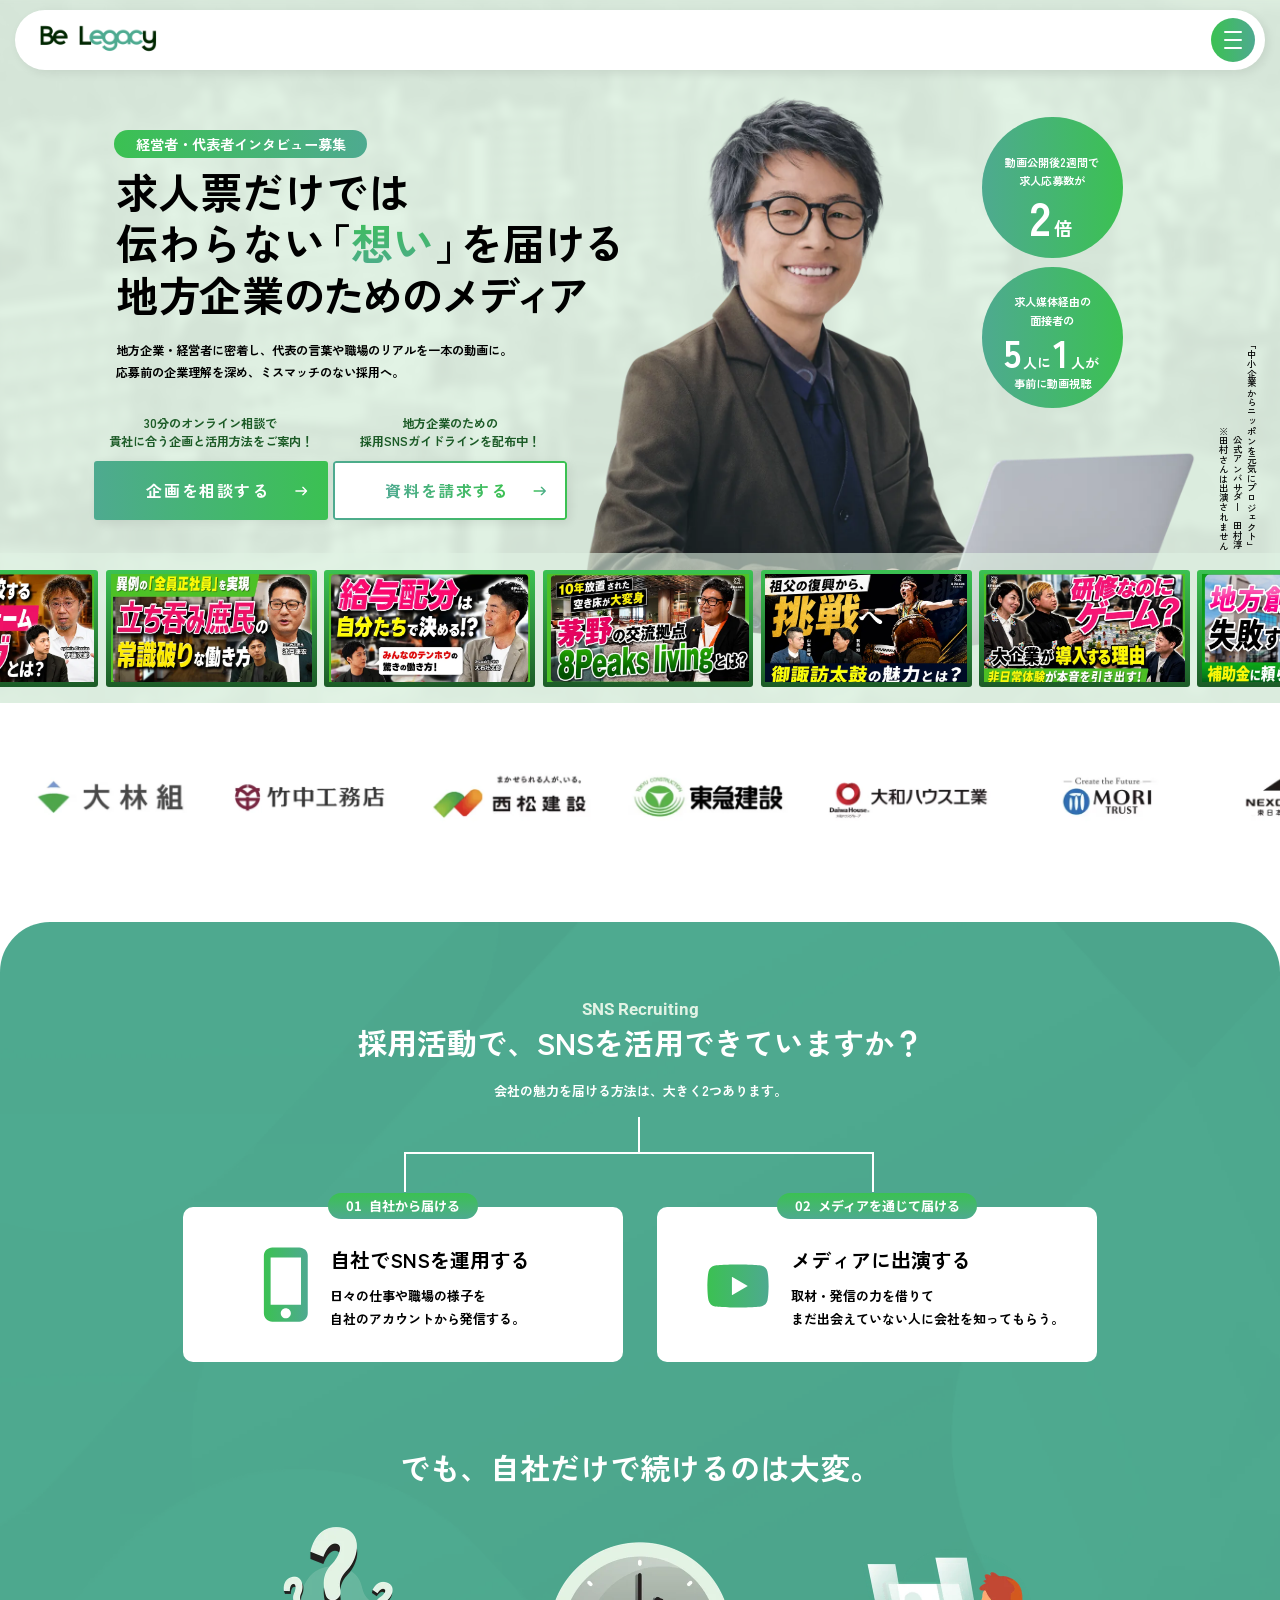
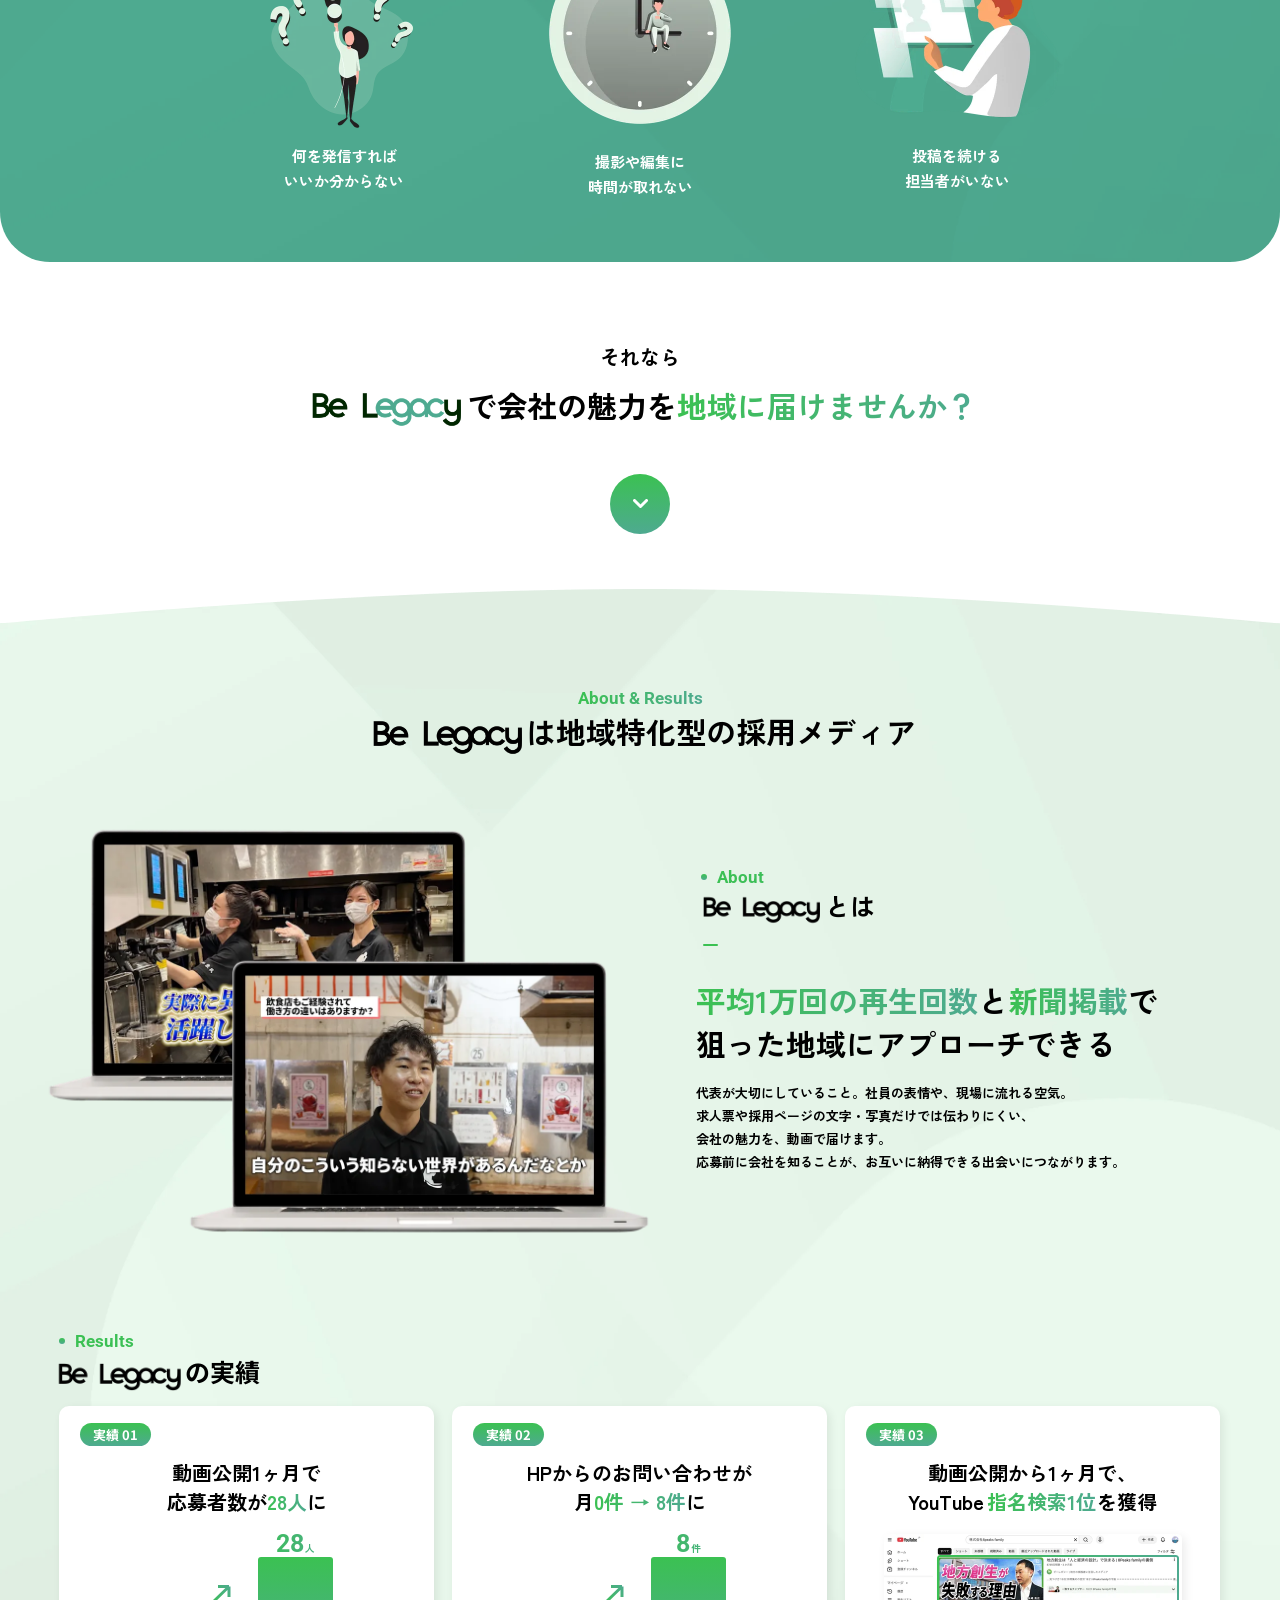
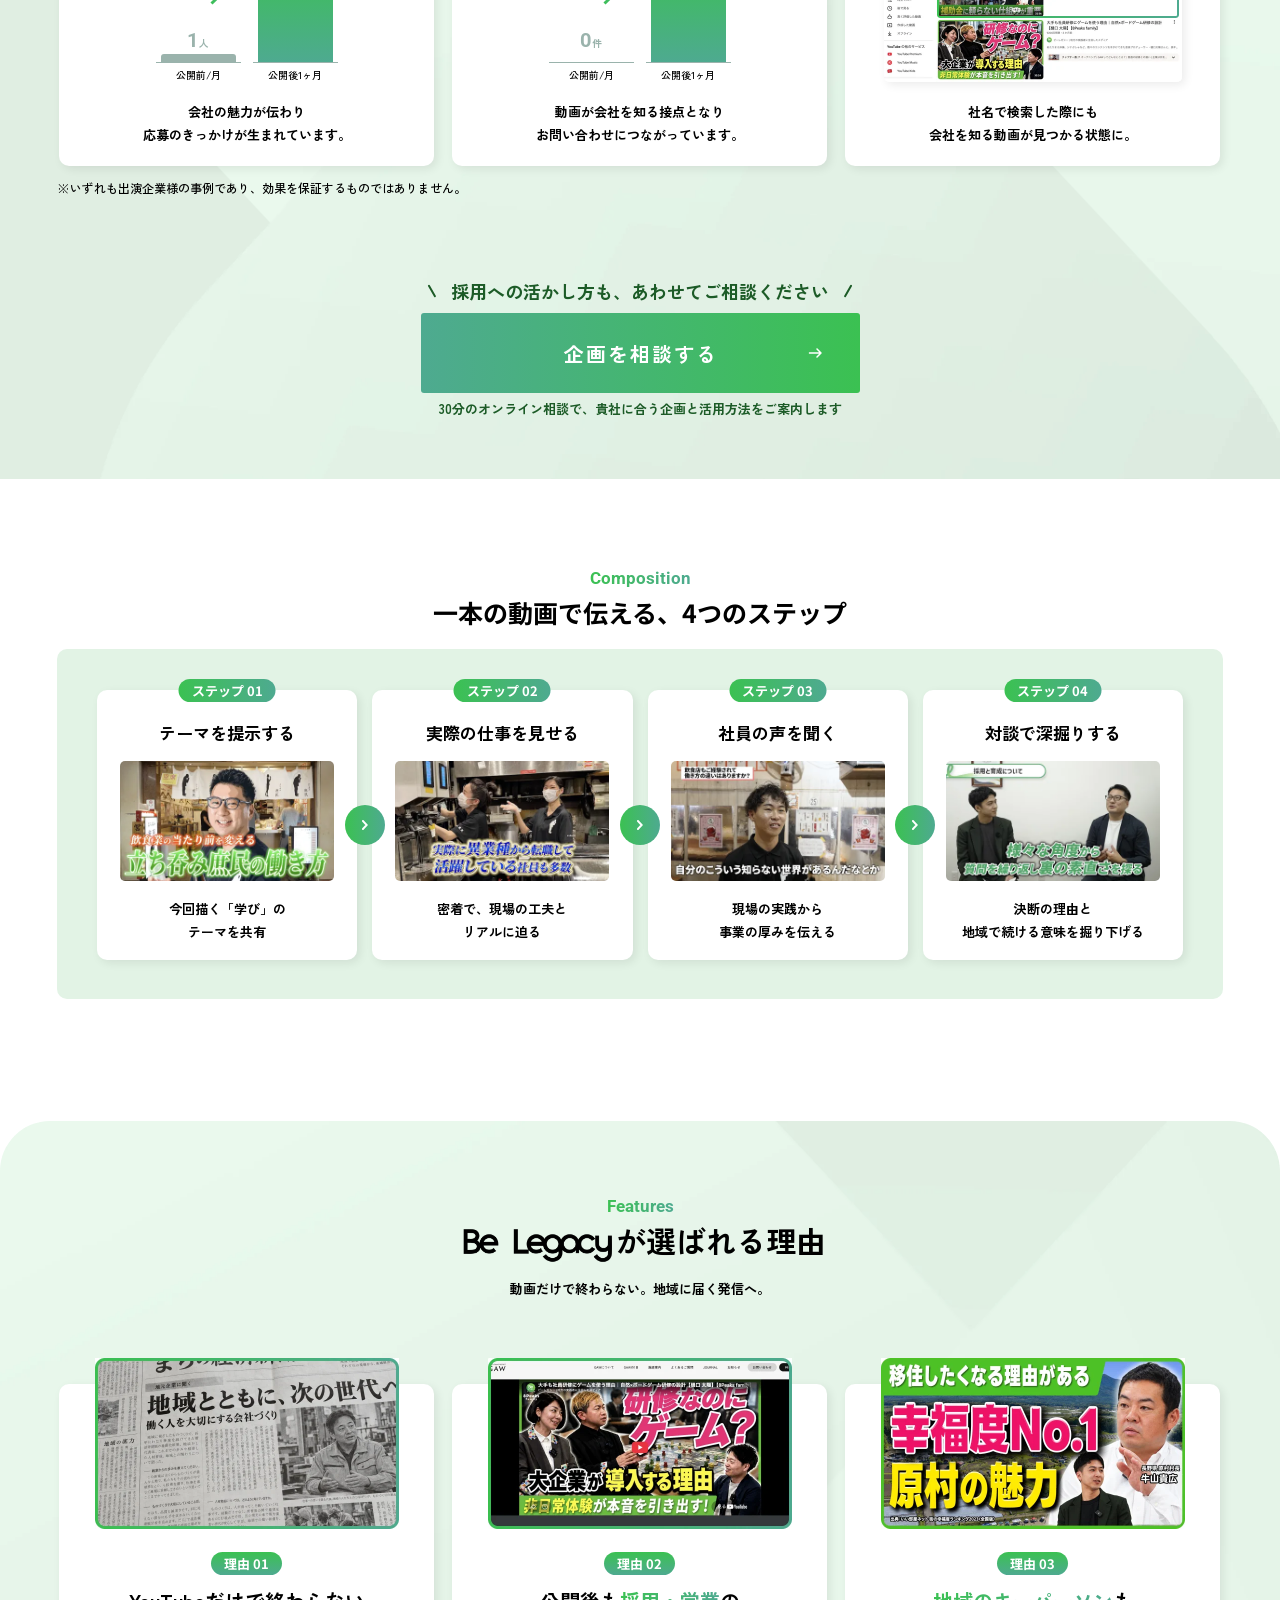
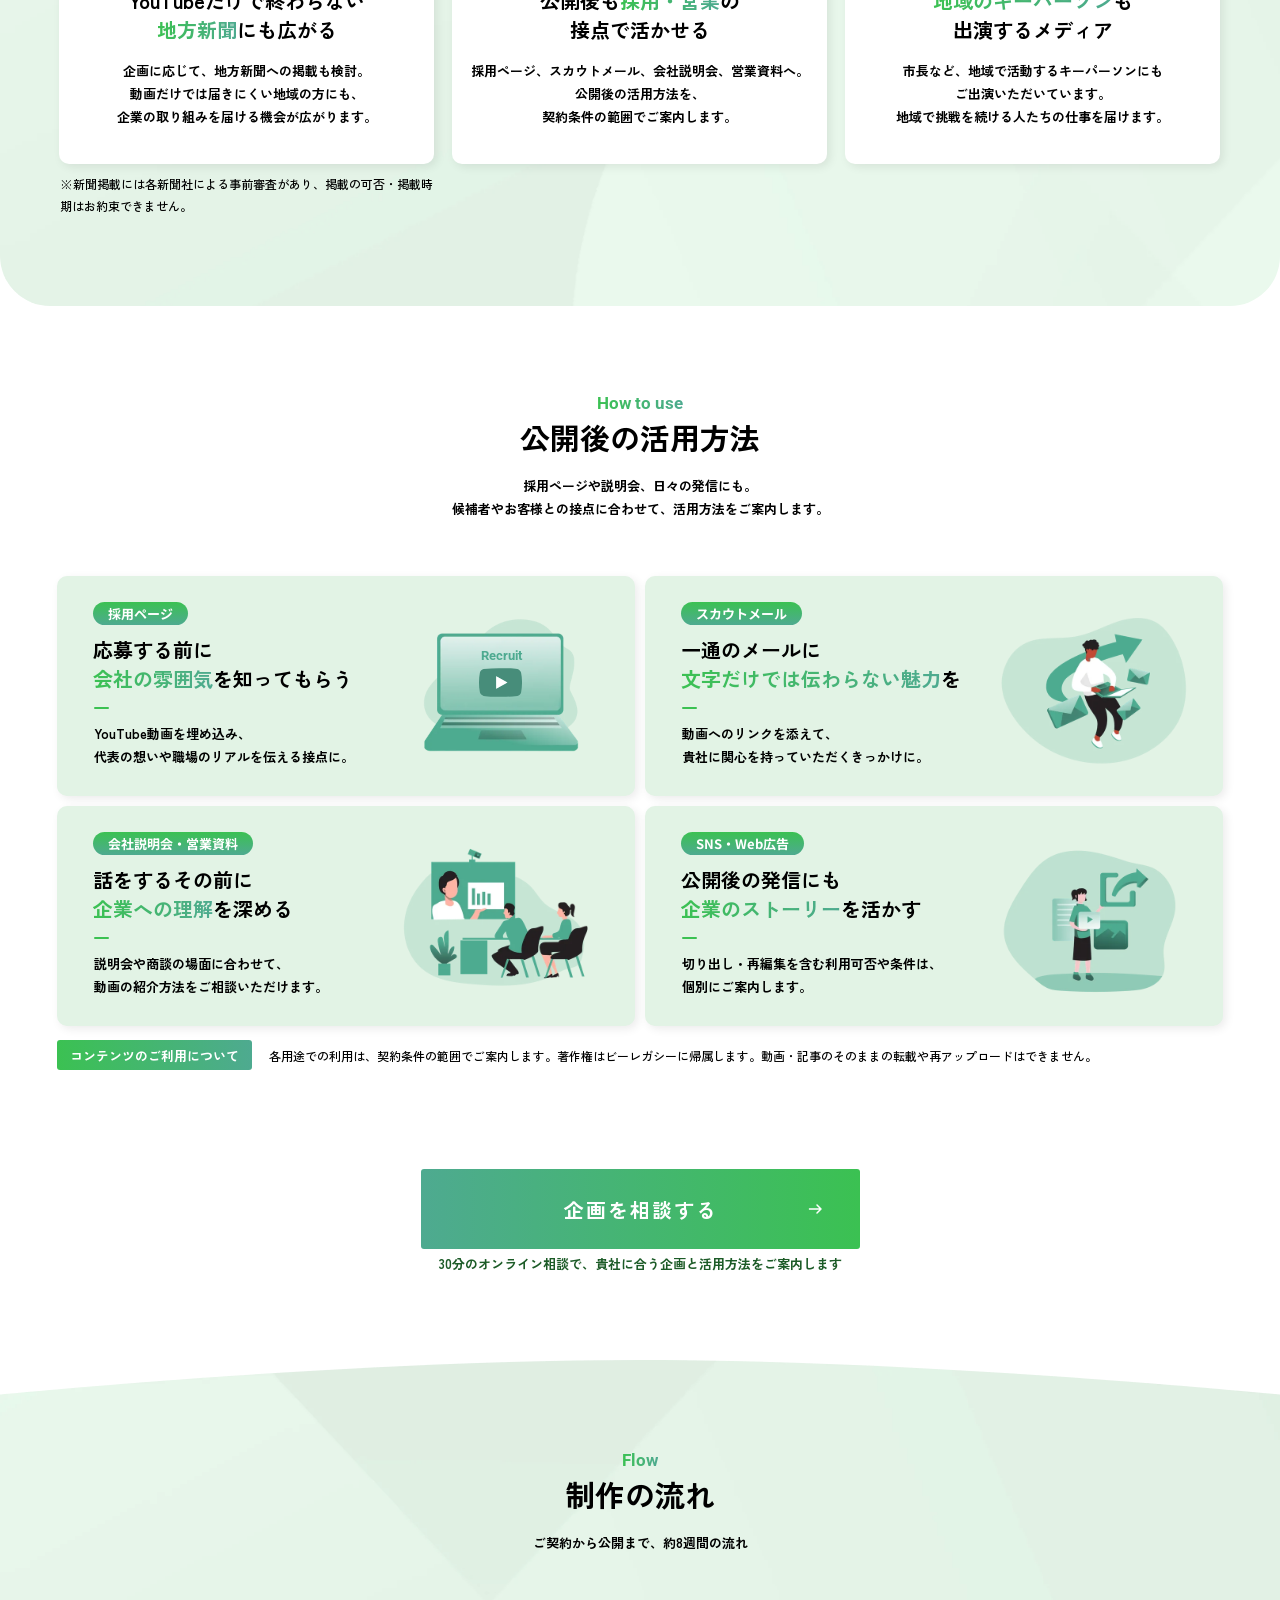
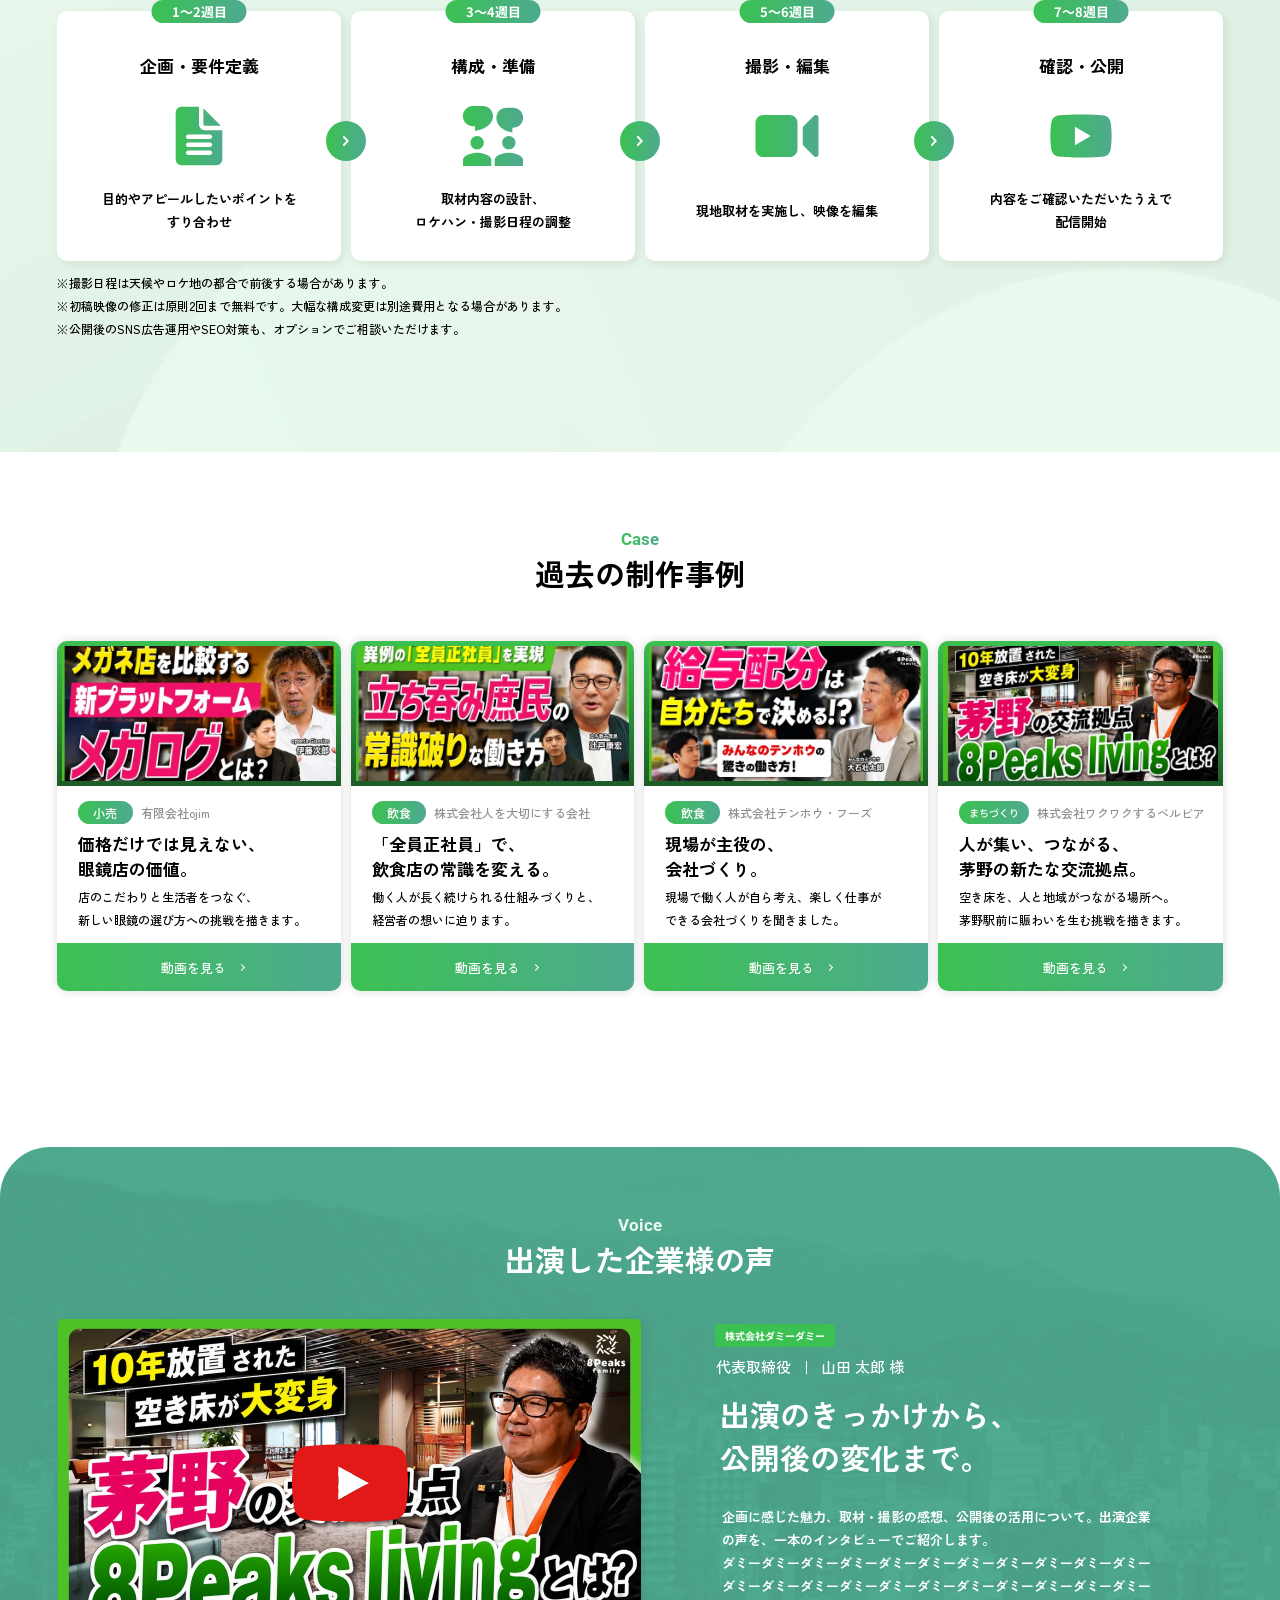
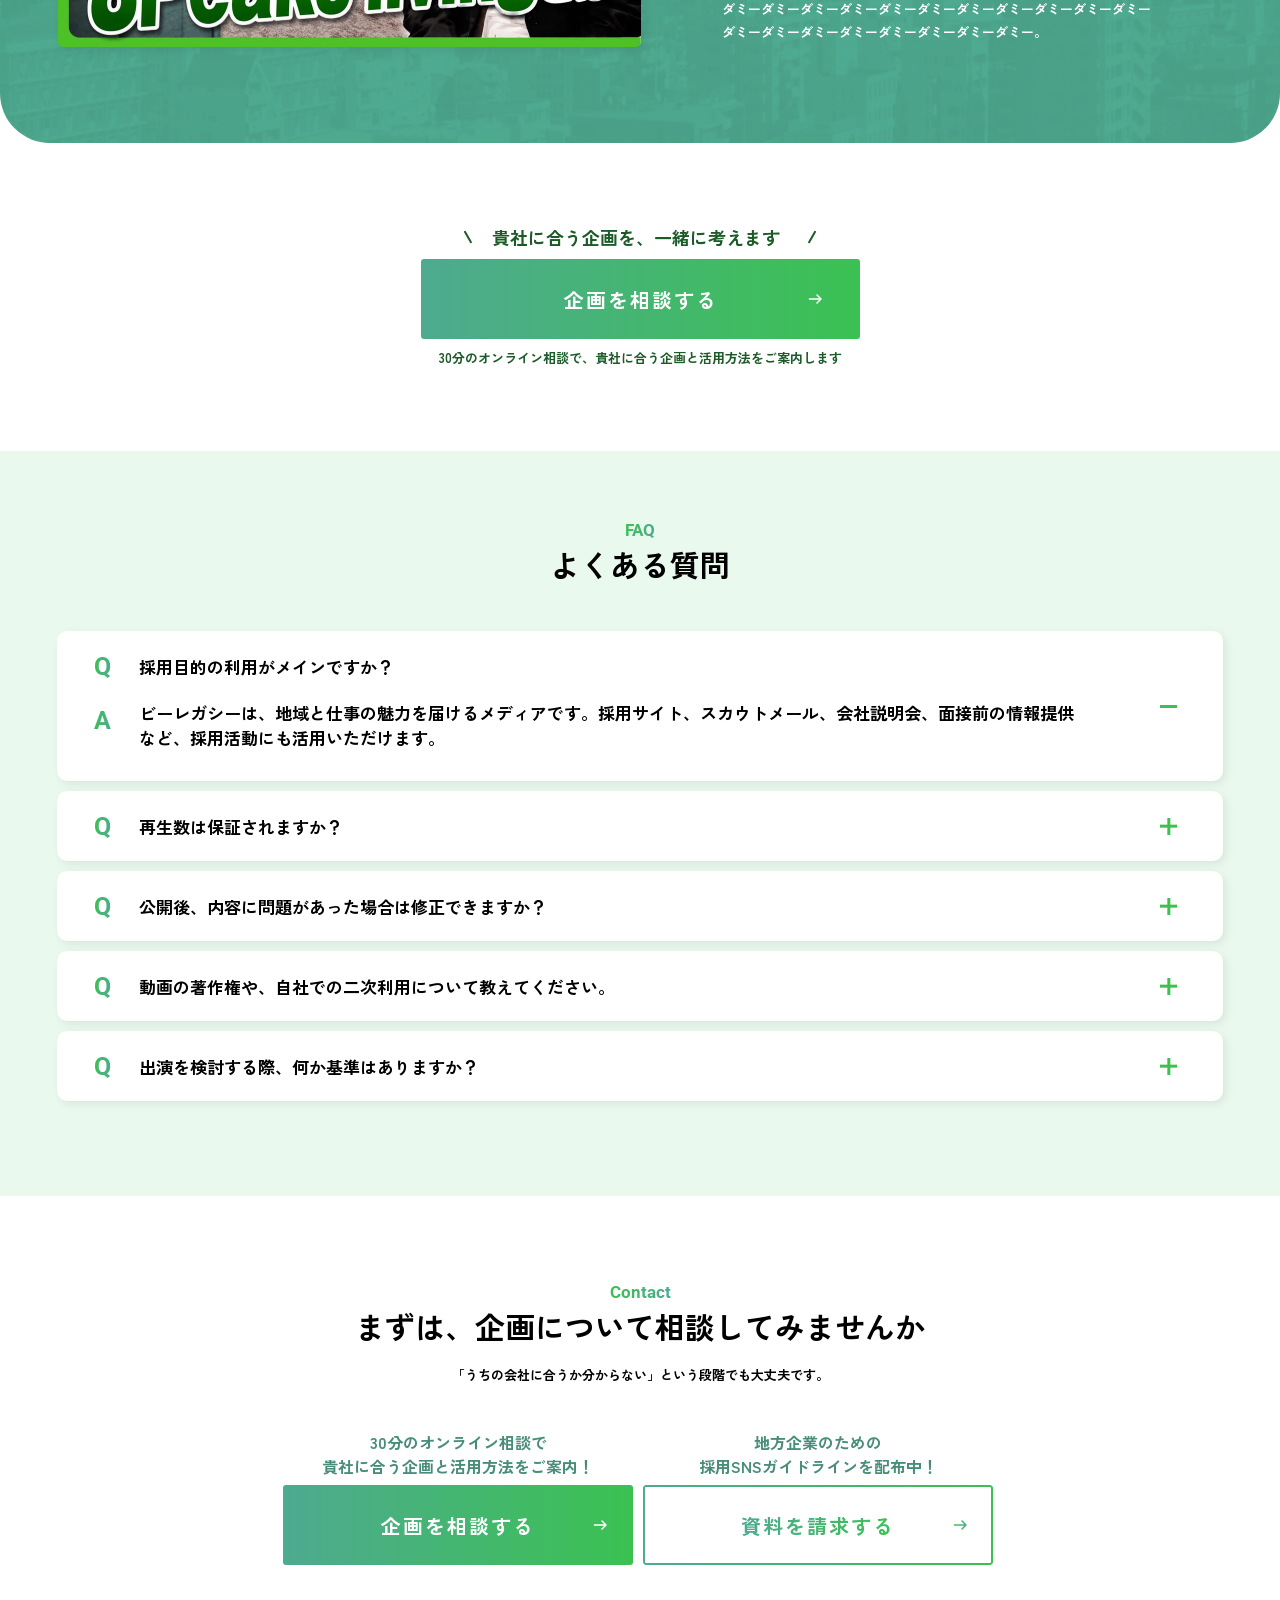
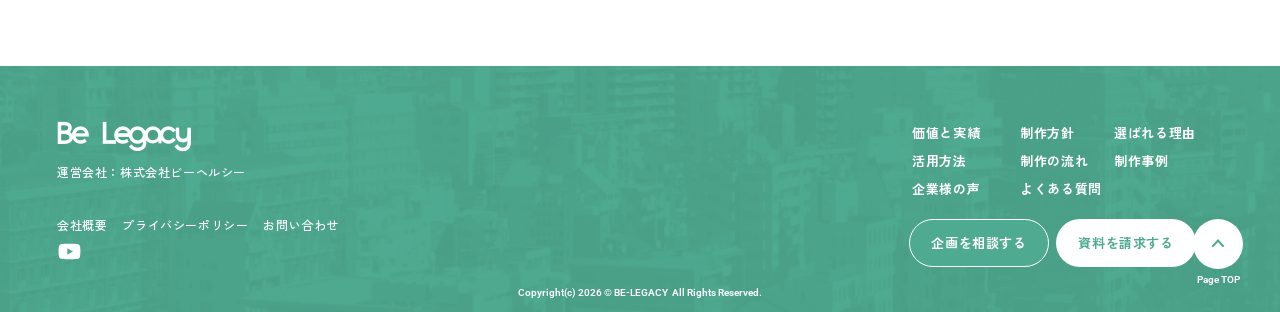
==== preview-sp/index.html @ a3092f94 "スマホ表示の修正案ページ（preview-sp）を追加" ====
<!DOCTYPE html>
<html lang="ja">
<head>
<meta charset="UTF-8">
<meta name="viewport" content="width=device-width, initial-scale=1">
<meta name="robots" content="noindex, nofollow">
<title>【修正案】Be Legacy｜求人票だけでは伝わらない「想い」を届けるメディア</title>
<meta name="description" content="地方企業・経営者に密着し、代表の言葉や職場のリアルを一本の動画に。応募前の企業理解を深め、ミスマッチのない採用へ。Be Legacy（ビーレガシー）は地域特化型の採用メディアです。">
<link rel="preconnect" href="https://fonts.googleapis.com">
<link rel="preconnect" href="https://fonts.gstatic.com" crossorigin>
<link href="https://fonts.googleapis.com/css2?family=Noto+Sans+JP:wght@500;700&family=Roboto:wght@600;700&family=Zen+Kaku+Gothic+New:wght@500;700&display=swap" rel="stylesheet">
<link rel="stylesheet" href="../css/style.css">
<link rel="stylesheet" href="../css/sp-v2.css">
</head>
<body>

<!-- ============ Header ============ -->
<header class="header" id="top">
  <div class="header__inner">
    <a href="#top" class="header__logo"><img src="../img/logo.png" alt="Be Legacy" width="150" height="53"></a>
    <nav class="header__nav" id="gnav" aria-label="メインメニュー">
      <ul class="header__list">
        <li><a href="#about">ビーレガシーについて</a></li>
        <li><a href="#features">選ばれる理由</a></li>
        <li><a href="#use">活用方法</a></li>
        <li><a href="#flow">制作の流れ</a></li>
        <li><a href="#case">制作事例</a></li>
        <li><a href="#voice">企業様の声</a></li>
        <li><a href="#faq">よくある質問</a></li>
      </ul>
      <div class="header__btns">
        <a href="#contact" class="header__btn header__btn--doc" data-modal="document"><span>資料を請求する</span></a>
        <a href="https://calendar.google.com/calendar/appointments/schedules/AcZssZ1OQm_tpwHusVsD6zyC4J0I1R89GBWl7EatyoEaY0Zpk8MtUeYvqrLIhOOW6YD-E1v710WiqlVc?gv=true" class="header__btn header__btn--consult" data-modal="consult" target="_blank" rel="noopener"><span>企画を相談する</span></a>
      </div>
    </nav>
    <button class="header__toggle" type="button" aria-controls="gnav" aria-expanded="false" aria-label="メニューを開く">
      <span></span><span></span><span></span>
    </button>
  </div>
</header>

<main>

<!-- ============ Hero ============ -->
<section class="hero">
  <div class="hero__bg" aria-hidden="true"></div>
  <div class="hero__inner">
    <div class="hero__body">
      <p class="hero__tag">経営者・代表者インタビュー募集</p>
      <h1 class="hero__title">
        <span class="hero__line">求人票だけでは</span>
        <span class="hero__line">伝わらな<span class="t-kern1">い</span>「<span class="grad-v">想い</span><span class="t-kern2">」</span>を<span class="k-01">届</span><span class="k-08">ける</span></span>
        <span class="hero__line"><span class="k-p01">地</span><span class="k-03">方</span><span class="k-p01">企</span><span class="k-02">業</span><span class="k-05">の</span><span class="k-06">た</span><span class="k-08">めのメ</span><span class="k-19">デ</span><span class="k-17">ィ</span>ア</span>
      </h1>
      <p class="hero__lead">地方企業・経営者に密着し、代表の言葉や職場のリアルを一本の動画に。<br>応募前の企業理解を深め、ミスマッチのない採用へ。</p>
      <div class="hero__cta">
        <div class="hero__cta-item">
          <p class="hero__cta-note">30分のオンライン相談で<br>貴社に合う企画と活用方法をご案内！</p>
          <a href="https://calendar.google.com/calendar/appointments/schedules/AcZssZ1OQm_tpwHusVsD6zyC4J0I1R89GBWl7EatyoEaY0Zpk8MtUeYvqrLIhOOW6YD-E1v710WiqlVc?gv=true" class="btn btn--hero" data-modal="consult" target="_blank" rel="noopener"><span class="btn__label">企画を相談する</span><img class="btn__arrow" src="../img/arrow-right.svg" alt="" width="24" height="24"></a>
        </div>
        <div class="hero__cta-item">
          <p class="hero__cta-note">地方企業のための<br>採用SNSガイドラインを配布中！</p>
          <a href="#contact" class="btn btn--hero btn--outline" data-modal="document"><span class="btn__label">資料を請求する</span><img class="btn__arrow" src="../img/arrow-right-green.svg" alt="" width="24" height="24"></a>
        </div>
      </div>
    </div>

    <div class="hero__visual">
      <img class="hero__person" src="../img/hero-person.webp" alt="" width="732" height="655">
      <div class="hero__badges">
        <div class="badge badge--1">
          <span class="badge__s">動画公開後2週間で</span>
          <span class="badge__s">求人応募数が</span>
          <span class="badge__num"><b>2</b><small>倍</small></span>
        </div>
        <div class="badge badge--2">
          <span class="badge__s">求人媒体経由の</span>
          <span class="badge__s">面接者の</span>
          <span class="badge__num badge__num--sm"><b>5</b><small>人に</small><b>1</b><small>人が</small></span>
          <span class="badge__s">事前に動画視聴</span>
        </div>
      </div>
      <p class="hero__note">「中小企業からニッポンを元気にプロジェクト」<br>公式アンバサダー　田村淳<br>※田村さんは出演されません</p>
    </div>
  </div>

  <div class="hero__strip">
    <div class="marquee marquee--thumbs">
      <ul class="marquee__track">
        <li><img src="../img/thumb-01.webp" alt="" width="215" height="115"></li>
        <li><img src="../img/thumb-02.webp" alt="" width="215" height="115"></li>
        <li><img src="../img/thumb-03.webp" alt="" width="215" height="115"></li>
        <li><img src="../img/thumb-04.webp" alt="" width="215" height="115"></li>
        <li><img src="../img/thumb-05.webp" alt="" width="215" height="115"></li>
        <li><img src="../img/thumb-06.webp" alt="" width="215" height="115"></li>
        <li><img src="../img/thumb-07.webp" alt="" width="215" height="115"></li>
      </ul>
    </div>
  </div>
</section>

<!-- ============ Logos ============ -->
<section class="logos" aria-label="出演企業">
  <div class="marquee marquee--logos">
    <div class="marquee__track">
      <img src="../img/logos.webp" alt="出演企業ロゴ" width="1346" height="92">
    </div>
  </div>
</section>

<!-- ============ SNS Recruiting ============ -->
<section class="sec sns" id="sns">
  <div class="sns__bg" aria-hidden="true"></div>
  <div class="inner">
    <div class="sec-head sec-head--white">
      <p class="sec-head__en">SNS Recruiting</p>
      <h2 class="sec-head__ttl">採用活動で、SNSを活用できていますか？</h2>
      <p class="sec-head__lead">会社の魅力を届ける方法は、大きく2つあります。</p>
    </div>
    <div class="sns__diagram">
      <span class="sns__tree" aria-hidden="true"></span>
      <ul class="sns__ways">
        <li class="way way--1">
          <span class="way__pill"><b>01</b>自社から届ける</span>
          <img class="way__icon" src="../img/icon-phone.svg" alt="" width="81" height="81">
          <div class="way__body">
            <h3 class="way__ttl">自社でSNSを運用する</h3>
            <p class="way__txt">日々の仕事や職場の様子を<br>自社のアカウントから発信する。</p>
          </div>
        </li>
        <li class="way way--2">
          <span class="way__pill"><b>02</b>メディアを通じて届ける</span>
          <img class="way__icon" src="../img/icon-youtube.svg" alt="" width="70" height="70">
          <div class="way__body">
            <h3 class="way__ttl">メディアに出演する</h3>
            <p class="way__txt">取材・発信の力を借りて<br>まだ出会えていない人に会社を知ってもらう。</p>
          </div>
        </li>
      </ul>
    </div>
    <p class="sns__but">でも、自社だけで続けるのは大変。</p>
    <ul class="sns__worries">
      <li class="worry worry--1"><img src="../img/sns-worry-01.webp" alt="" width="210" height="210" loading="lazy"><p>何を発信すれば<br>いいか分からない</p></li>
      <li class="worry worry--2"><img src="../img/sns-worry-02.webp" alt="" width="200" height="200" loading="lazy"><p>撮影や編集に<br>時間が取れない</p></li>
      <li class="worry worry--3"><img src="../img/sns-worry-03.webp" alt="" width="210" height="210" loading="lazy"><p>投稿を続ける<br>担当者がいない</p></li>
    </ul>
  </div>
</section>

<!-- ============ Bridge ============ -->
<section class="bridge">
  <p class="bridge__pre">それなら</p>
  <h2 class="bridge__ttl"><img src="../img/logo.png" alt="Be Legacy" width="167" height="59"><span>で会社の魅力を<br class="sp-only"><span class="grad">地域に届けませんか？</span></span></h2>
  <a href="#about" class="bridge__next" aria-label="ビーレガシーについて"><img src="../img/chevron-down.svg" alt="" width="15" height="9"></a>
</section>

<!-- ============ About & Results ============ -->
<section class="sec value" id="about">
  <div class="value__bg" aria-hidden="true"></div>
  <div class="inner">
    <div class="sec-head">
      <p class="sec-head__en">About &amp; Results</p>
      <h2 class="sec-head__ttl sec-head__ttl--logo"><img src="../img/logo-heading.png" alt="Be Legacy" width="167" height="59">は地域特化型の採用メディア</h2>
    </div>

    <div class="about">
      <div class="about__mock" aria-hidden="true">
        <img class="about__mock1" src="../img/mock-01.webp" alt="" width="494" height="328">
        <img class="about__mock2" src="../img/mock-02.webp" alt="" width="494" height="328">
      </div>
      <div class="about__body">
        <p class="label">About</p>
        <h3 class="sub-ttl sub-ttl--logo"><img src="../img/logo-heading.png" alt="Be Legacy" width="131" height="46">とは</h3>
        <span class="bar" aria-hidden="true"></span>
        <p class="about__catch"><span class="grad">平均1万回の再生回数</span>と<span class="grad">新聞掲載</span>で<br>狙った地域にアプローチできる</p>
        <p class="about__text">代表が大切にしていること。社員の表情や、現場に流れる空気。<br>求人票や採用ページの文字・写真だけでは伝わりにくい、<br>会社の魅力を、動画で届けます。<br>応募前に会社を知ることが、お互いに納得できる出会いにつながります。</p>
      </div>
    </div>

    <div class="results">
      <p class="label">Results</p>
      <h3 class="sub-ttl sub-ttl--logo sub-ttl--noto"><img src="../img/logo-heading.png" alt="Be Legacy" width="137" height="48">の実績</h3>
      <ul class="results__list">
        <li class="rcard">
          <span class="pill">実績 01</span>
          <p class="rcard__ttl">動画公開1ヶ月で<br>応募者数が<span class="grad">28人</span>に</p>
          <div class="chart" aria-hidden="true">
            <div class="chart__col chart__col--before"><span class="chart__val">1<small>人</small></span><span class="chart__bar chart__bar--before"></span><span class="chart__x">公開前/月</span></div>
            <div class="chart__col chart__col--after"><span class="chart__val">28<small>人</small></span><span class="chart__bar chart__bar--after"></span><span class="chart__x">公開後1ヶ月</span></div>
            <svg class="chart__arrow" width="21" height="20" viewBox="0 0 21 20" fill="none"><defs><linearGradient id="ga28" x1="0" y1="20" x2="21" y2="0" gradientUnits="userSpaceOnUse"><stop stop-color="#3BC152"/><stop offset="1" stop-color="#4EAA90"/></linearGradient></defs><path d="M1.5 18.5L19 1.5M19 1.5H8M19 1.5V12" stroke="url(#ga28)" stroke-width="3"/></svg>
          </div>
          <p class="rcard__txt">会社の魅力が伝わり<br>応募のきっかけが生まれています。</p>
        </li>
        <li class="rcard">
          <span class="pill">実績 02</span>
          <p class="rcard__ttl">HPからのお問い合わせが<br>月<span class="grad">0件 → 8件</span>に</p>
          <div class="chart" aria-hidden="true">
            <div class="chart__col chart__col--before"><span class="chart__val">0<small>件</small></span><span class="chart__x">公開前/月</span></div>
            <div class="chart__col chart__col--after"><span class="chart__val">8<small>件</small></span><span class="chart__bar chart__bar--after"></span><span class="chart__x">公開後1ヶ月</span></div>
            <svg class="chart__arrow" width="21" height="20" viewBox="0 0 21 20" fill="none"><defs><linearGradient id="ga8" x1="0" y1="20" x2="21" y2="0" gradientUnits="userSpaceOnUse"><stop stop-color="#3BC152"/><stop offset="1" stop-color="#4EAA90"/></linearGradient></defs><path d="M1.5 18.5L19 1.5M19 1.5H8M19 1.5V12" stroke="url(#ga8)" stroke-width="3"/></svg>
          </div>
          <p class="rcard__txt">動画が会社を知る接点となり<br>お問い合わせにつながっています。</p>
        </li>
        <li class="rcard">
          <span class="pill">実績 03</span>
          <p class="rcard__ttl">動画公開から1ヶ月で、<br>YouTub<span class="ls15">e</span><span class="grad">指名検索1<span class="ls05">位</span></span>を獲得</p>
          <div class="rcard__shot"><img src="../img/results-youtube.webp" alt="YouTubeで社名を検索した結果、出演動画が1位に表示されている画面" width="298" height="148" loading="lazy"><span class="rcard__hl" aria-hidden="true"></span></div>
          <p class="rcard__txt">社名で検索した際にも<br>会社を知る動画が見つかる状態に。</p>
        </li>
      </ul>
      <p class="note results__note">※いずれも出演企業様の事例であり、効果を保証するものではありません。</p>
    </div>

    <div class="cta cta--value">
      <p class="cta__lead">採用への活かし方も、あわせてご相談ください</p>
      <a href="https://calendar.google.com/calendar/appointments/schedules/AcZssZ1OQm_tpwHusVsD6zyC4J0I1R89GBWl7EatyoEaY0Zpk8MtUeYvqrLIhOOW6YD-E1v710WiqlVc?gv=true" class="btn btn--lg" data-modal="consult" target="_blank" rel="noopener"><span class="btn__label">企画を相談する</span><img class="btn__arrow" src="../img/arrow-right.svg" alt="" width="24" height="24"></a>
      <p class="cta__sub">30分のオンライン相談で、貴社に合う企画と活用方法をご案内します</p>
    </div>
  </div>
</section>

<!-- ============ Composition ============ -->
<section class="sec steps" id="composition">
  <div class="inner">
    <div class="sec-head">
      <p class="sec-head__en">Composition</p>
      <h2 class="sec-head__ttl steps__ttl">一本の動画で伝える、4つのステップ</h2>
    </div>
    <div class="steps__panel">
      <ol class="steps__list">
        <li class="scard">
          <span class="pill pill--step">ステップ 01</span>
          <h3 class="scard__ttl">テーマを提示する</h3>
          <img class="scard__img" src="../img/step-01.webp" alt="" width="214" height="120">
          <p class="scard__txt">今回描く「学び」の<br>テーマを共有</p>
        </li>
        <li class="scard">
          <span class="pill pill--step">ステップ 02</span>
          <h3 class="scard__ttl">実際の仕事を見せる</h3>
          <img class="scard__img" src="../img/step-02.webp" alt="" width="214" height="120">
          <p class="scard__txt">密着で、現場の工夫と<br>リアルに迫る</p>
        </li>
        <li class="scard">
          <span class="pill pill--step">ステップ 03</span>
          <h3 class="scard__ttl">社員の声を聞く</h3>
          <img class="scard__img" src="../img/step-03.webp" alt="" width="214" height="120">
          <p class="scard__txt">現場の実践から<br>事業の厚みを伝える</p>
        </li>
        <li class="scard">
          <span class="pill pill--step">ステップ 04</span>
          <h3 class="scard__ttl">対談で深掘りする</h3>
          <img class="scard__img" src="../img/step-04.webp" alt="" width="214" height="120">
          <p class="scard__txt">決断の理由と<br>地域で続ける意味を掘り下げる</p>
        </li>
      </ol>
    </div>
  </div>
</section>

<!-- ============ Features ============ -->
<section class="sec features" id="features">
  <div class="features__bg" aria-hidden="true"></div>
  <div class="inner">
    <div class="sec-head">
      <p class="sec-head__en">Features</p>
      <h2 class="sec-head__ttl sec-head__ttl--logo"><img src="../img/logo-heading.png" alt="Be Legacy" width="167" height="59">が選ばれる理由</h2>
      <p class="sec-head__lead">動画だけで終わらない。地域に届く発信へ。</p>
    </div>
    <ul class="features__list">
      <li class="fcard">
        <div class="fcard__img"><img src="../img/features-shot-01.webp" alt="地方新聞の掲載記事" width="304" height="171" loading="lazy"></div>
        <div class="fcard__box">
          <span class="pill">理由 01</span>
          <h3 class="fcard__ttl">YouTubeだけで終わらない<br><span class="grad">地方新聞</span>にも広がる</h3>
          <p class="fcard__txt">企画に応じて、地方新聞への掲載も検討。<br>動画だけでは届きにくい地域の方にも、<br>企業の取り組みを届ける機会が広がります。</p>
        </div>
        <p class="note fcard__note">※新聞掲載には各新聞社による事前審査があり、掲載の可否・掲載時期はお約束できません。</p>
      </li>
      <li class="fcard">
        <div class="fcard__img"><img src="../img/features-shot-02.webp" alt="企業の採用ページに埋め込まれた動画" width="304" height="171" loading="lazy"></div>
        <div class="fcard__box">
          <span class="pill">理由 02</span>
          <h3 class="fcard__ttl">公開後も<span class="grad">採用・営業</span>の<br>接点で活かせる</h3>
          <p class="fcard__txt">採用ページ、スカウトメール、会社説明会、営業資料へ。<br>公開後の活用方法を、<br>契約条件の範囲でご案内します。</p>
        </div>
      </li>
      <li class="fcard">
        <div class="fcard__img"><img src="../img/features-shot-03.webp" alt="原村長が出演した動画のサムネイル" width="304" height="171" loading="lazy"></div>
        <div class="fcard__box">
          <span class="pill">理由 03</span>
          <h3 class="fcard__ttl"><span class="grad">地域のキーパーソン</span>も<br>出演するメディア</h3>
          <p class="fcard__txt">市長など、地域で活動するキーパーソンにも<br>ご出演いただいています。<br>地域で挑戦を続ける人たちの仕事を届けます。</p>
        </div>
      </li>
    </ul>
  </div>
</section>

<!-- ============ How to use ============ -->
<section class="sec use" id="use">
  <div class="inner">
    <div class="sec-head">
      <p class="sec-head__en">How to use</p>
      <h2 class="sec-head__ttl">公開後の活用方法</h2>
      <p class="sec-head__lead">採用ページや説明会、日々の発信にも。<br>候補者やお客様との接点に合わせて、活用方法をご案内します。</p>
    </div>
    <ul class="use__list">
      <li class="ucard">
        <div class="ucard__body">
          <span class="pill pill--auto">採用ページ</span>
          <h3 class="ucard__ttl">応募する前に<br><span class="grad">会社の雰囲気</span>を知ってもらう</h3>
          <span class="bar" aria-hidden="true"></span>
          <p class="ucard__txt">YouTube動画を埋め込み、<br>代表の想いや職場のリアルを伝える接点に。</p>
        </div>
        <div class="ucard__img ucard__img--recruit" aria-hidden="true">
          <img src="../img/results-03.webp" alt="" width="160" height="160">
          <span class="ucard__recruit">Recruit</span>
          <img class="ucard__yt" src="../img/icon-yt-screen.svg" alt="" width="43" height="43">
        </div>
      </li>
      <li class="ucard">
        <div class="ucard__body">
          <span class="pill pill--auto">スカウトメール</span>
          <h3 class="ucard__ttl">一通のメールに<br><span class="grad">文字だけでは伝わらない魅力</span>を</h3>
          <span class="bar" aria-hidden="true"></span>
          <p class="ucard__txt">動画へのリンクを添えて、<br>貴社に関心を持っていただくきっかけに。</p>
        </div>
        <div class="ucard__img ucard__img--scout"><img src="../img/features-02.webp" alt="" width="190" height="190"></div>
      </li>
      <li class="ucard">
        <div class="ucard__body">
          <span class="pill pill--auto">会社説明会・営業資料</span>
          <h3 class="ucard__ttl">話をするその前に<br><span class="grad">企業への理解</span>を深める</h3>
          <span class="bar" aria-hidden="true"></span>
          <p class="ucard__txt">説明会や商談の場面に合わせて、<br>動画の紹介方法をご相談いただけます。</p>
        </div>
        <div class="ucard__img ucard__img--briefing"><img src="../img/use-briefing.webp" alt="" width="190" height="190"></div>
      </li>
      <li class="ucard">
        <div class="ucard__body">
          <span class="pill pill--auto">SNS・Web広告</span>
          <h3 class="ucard__ttl">公開後の発信にも<br><span class="grad">企業のストーリー</span>を活かす</h3>
          <span class="bar" aria-hidden="true"></span>
          <p class="ucard__txt">切り出し・再編集を含む利用可否や条件は、<br>個別にご案内します。</p>
        </div>
        <div class="ucard__img ucard__img--sns"><img src="../img/use-sns.webp" alt="" width="190" height="190"></div>
      </li>
    </ul>
    <div class="terms">
      <p class="terms__tag">コンテンツのご利用について</p>
      <p class="terms__txt">各用途での利用は、契約条件の範囲でご案内します。著作権はビーレガシーに帰属します。動画・記事のそのままの転載や再アップロードはできません。</p>
    </div>
    <div class="cta cta--use">
      <a href="https://calendar.google.com/calendar/appointments/schedules/AcZssZ1OQm_tpwHusVsD6zyC4J0I1R89GBWl7EatyoEaY0Zpk8MtUeYvqrLIhOOW6YD-E1v710WiqlVc?gv=true" class="btn btn--lg" data-modal="consult" target="_blank" rel="noopener"><span class="btn__label">企画を相談する</span><img class="btn__arrow" src="../img/arrow-right.svg" alt="" width="24" height="24"></a>
      <p class="cta__sub">30分のオンライン相談で、貴社に合う企画と活用方法をご案内します</p>
    </div>
  </div>
</section>

<!-- ============ Flow ============ -->
<section class="sec flow" id="flow">
  <div class="flow__bg" aria-hidden="true"></div>
  <div class="inner">
    <div class="sec-head">
      <p class="sec-head__en">Flow</p>
      <h2 class="sec-head__ttl">制作の流れ</h2>
      <p class="sec-head__lead">ご契約から公開まで、約8週間の流れ</p>
    </div>
    <ol class="flow__list">
      <li class="flcard">
        <span class="pill pill--step">1〜2週目</span>
        <h3 class="flcard__ttl">企画・要件定義</h3>
        <img class="flcard__icon" src="../img/icon-document.svg" alt="" width="70" height="70">
        <p class="flcard__txt">目的やアピールしたいポイントを<br>すり合わせ</p>
      </li>
      <li class="flcard">
        <span class="pill pill--step">3〜4週目</span>
        <h3 class="flcard__ttl">構成・準備</h3>
        <img class="flcard__icon flcard__icon--lg" src="../img/icon-meeting.svg" alt="" width="80" height="80">
        <p class="flcard__txt">取材内容の設計、<br>ロケハン・撮影日程の調整</p>
      </li>
      <li class="flcard">
        <span class="pill pill--step">5〜6週目</span>
        <h3 class="flcard__ttl">撮影・編集</h3>
        <img class="flcard__icon" src="../img/icon-camera.svg" alt="" width="70" height="70">
        <p class="flcard__txt">現地取材を実施し、映像を編集</p>
      </li>
      <li class="flcard">
        <span class="pill pill--step">7〜8週目</span>
        <h3 class="flcard__ttl">確認・公開</h3>
        <img class="flcard__icon" src="../img/icon-youtube.svg" alt="" width="70" height="70">
        <p class="flcard__txt">内容をご確認いただいたうえで<br>配信開始</p>
      </li>
    </ol>
    <p class="note flow__note">※撮影日程は天候やロケ地の都合で前後する場合があります。<br>※初稿映像の修正は原則2回まで無料です。大幅な構成変更は別途費用となる場合があります。<br>※公開後のSNS広告運用やSEO対策も、オプションでご相談いただけます。</p>
  </div>
</section>

<!-- ============ Case ============ -->
<section class="sec case" id="case">
  <div class="inner">
    <div class="sec-head">
      <p class="sec-head__en">Case</p>
      <h2 class="sec-head__ttl">過去の制作事例</h2>
    </div>
    <ul class="case__list">
      <li class="ccard">
        <div class="ccard__img"><img src="../img/thumb-01.webp" alt="メガネ店を比較する新プラットフォーム メガログとは？" width="273" height="135" loading="lazy"></div>
        <div class="ccard__body">
          <p class="ccard__meta"><span class="ccard__cat">小売</span><span class="ccard__co">有限会社ojim</span></p>
          <h3 class="ccard__ttl">価格だけでは見えない、<br>眼鏡店の価値。</h3>
          <p class="ccard__txt">店のこだわりと生活者をつなぐ、<br>新しい眼鏡の選び方への挑戦を描きます。</p>
        </div>
        <a href="#" class="ccard__link">動画を見る</a>
      </li>
      <li class="ccard">
        <div class="ccard__img"><img src="../img/thumb-02.webp" alt="立ち呑み庶民の常識破りな働き方" width="274" height="135" loading="lazy"></div>
        <div class="ccard__body">
          <p class="ccard__meta"><span class="ccard__cat">飲食</span><span class="ccard__co">株式会社人を大切にする会社</span></p>
          <h3 class="ccard__ttl">「全員正社員」で、<br>飲食店の常識を変える。</h3>
          <p class="ccard__txt">働く人が長く続けられる仕組みづくりと、<br>経営者の想いに迫ります。</p>
        </div>
        <a href="#" class="ccard__link">動画を見る</a>
      </li>
      <li class="ccard">
        <div class="ccard__img"><img src="../img/thumb-03.webp" alt="給与配分は自分たちで決める!?" width="274" height="135" loading="lazy"></div>
        <div class="ccard__body">
          <p class="ccard__meta"><span class="ccard__cat">飲食</span><span class="ccard__co">株式会社テンホウ・フーズ</span></p>
          <h3 class="ccard__ttl">現場が主役の、<br>会社づくり。</h3>
          <p class="ccard__txt">現場で働く人が自ら考え、楽しく仕事が<br>できる会社づくりを聞きました。</p>
        </div>
        <a href="#" class="ccard__link">動画を見る</a>
      </li>
      <li class="ccard">
        <div class="ccard__img"><img src="../img/thumb-04.webp" alt="茅野の交流拠点 8Peaks livingとは？" width="273" height="135" loading="lazy"></div>
        <div class="ccard__body">
          <p class="ccard__meta"><span class="ccard__cat ccard__cat--wide">まちづくり</span><span class="ccard__co">株式会社ワクワクするベルビア</span></p>
          <h3 class="ccard__ttl">人が集い、つながる、<br>茅野の新たな交流拠点。</h3>
          <p class="ccard__txt">空き床を、人と地域がつながる場所へ。<br>茅野駅前に賑わいを生む挑戦を描きます。</p>
        </div>
        <a href="#" class="ccard__link">動画を見る</a>
      </li>
    </ul>
  </div>
</section>

<!-- ============ Voice ============ -->
<section class="sec voice" id="voice">
  <div class="voice__bg" aria-hidden="true"></div>
  <div class="sec-head sec-head--white">
    <p class="sec-head__en">Voice</p>
    <h2 class="sec-head__ttl">出演した企業様の声</h2>
  </div>
  <div class="inner">
    <div class="voice__item">
      <a href="#" class="voice__thumb" aria-label="出演企業様のインタビュー動画を見る">
        <img src="../img/voice-thumb.webp" alt="茅野の交流拠点 8Peaks livingとは？" width="583" height="328" loading="lazy">
        <img class="voice__play" src="../img/icon-yt-red.svg" alt="" width="116" height="116">
      </a>
      <div class="voice__body">
        <p class="voice__co">株式会社ダミーダミー</p>
        <p class="voice__who"><span>代表取締役</span><span>山田 太郎 様</span></p>
        <h3 class="voice__ttl">出演のきっかけから、<br>公開後の変化まで。</h3>
        <p class="voice__txt">企画に感じた魅力、取材・撮影の感想、公開後の活用について。出演企業の声を、一本のインタビューでご紹介します。<br>ダミーダミーダミーダミーダミーダミーダミーダミーダミーダミーダミーダミーダミーダミーダミーダミーダミーダミーダミーダミーダミーダミーダミーダミーダミーダミーダミーダミーダミーダミーダミーダミーダミーダミーダミーダミーダミーダミーダミーダミーダミー。</p>
      </div>
    </div>
  </div>
</section>

<!-- ============ CTA (after voice) ============ -->
<section class="cta-sec">
  <div class="inner">
    <div class="cta cta--voice">
      <p class="cta__lead">貴社に合う企画を、一緒に考えます</p>
      <a href="https://calendar.google.com/calendar/appointments/schedules/AcZssZ1OQm_tpwHusVsD6zyC4J0I1R89GBWl7EatyoEaY0Zpk8MtUeYvqrLIhOOW6YD-E1v710WiqlVc?gv=true" class="btn btn--lg" data-modal="consult" target="_blank" rel="noopener"><span class="btn__label">企画を相談する</span><img class="btn__arrow" src="../img/arrow-right.svg" alt="" width="24" height="24"></a>
      <p class="cta__sub">30分のオンライン相談で、貴社に合う企画と活用方法をご案内します</p>
    </div>
  </div>
</section>

<!-- ============ FAQ ============ -->
<section class="sec faq" id="faq">
  <div class="inner">
    <div class="sec-head">
      <p class="sec-head__en">FAQ</p>
      <h2 class="sec-head__ttl">よくある質問</h2>
    </div>
    <div class="faq__list">
      <details class="faq__item" open>
        <summary class="faq__q"><span class="faq__mark">Q</span><span class="faq__qtxt">採用目的の利用がメインですか？</span></summary>
        <div class="faq__a"><span class="faq__mark">A</span><p class="faq__atxt">ビーレガシーは、地域と仕事の魅力を届けるメディアです。採用サイト、スカウトメール、会社説明会、面接前の情報提供など、採用活動にも活用いただけます。</p></div>
      </details>
      <details class="faq__item">
        <summary class="faq__q"><span class="faq__mark">Q</span><span class="faq__qtxt">再生数は保証されますか？</span></summary>
        <div class="faq__a"><span class="faq__mark">A</span><p class="faq__atxt">（回答テキストが入ります）</p></div>
      </details>
      <details class="faq__item">
        <summary class="faq__q"><span class="faq__mark">Q</span><span class="faq__qtxt">公開後、内容に問題があった場合は修正できますか？</span></summary>
        <div class="faq__a"><span class="faq__mark">A</span><p class="faq__atxt">（回答テキストが入ります）</p></div>
      </details>
      <details class="faq__item">
        <summary class="faq__q"><span class="faq__mark">Q</span><span class="faq__qtxt">動画の著作権や、自社での二次利用について教えてください。</span></summary>
        <div class="faq__a"><span class="faq__mark">A</span><p class="faq__atxt">（回答テキストが入ります）</p></div>
      </details>
      <details class="faq__item">
        <summary class="faq__q"><span class="faq__mark">Q</span><span class="faq__qtxt">出演を検討する際、何か基準はありますか？</span></summary>
        <div class="faq__a"><span class="faq__mark">A</span><p class="faq__atxt">（回答テキストが入ります）</p></div>
      </details>
    </div>
  </div>
</section>

<!-- ============ Contact ============ -->
<section class="sec contact" id="contact">
  <div class="inner">
    <div class="sec-head">
      <p class="sec-head__en">Contact</p>
      <h2 class="sec-head__ttl">まずは、企画について相談してみませんか</h2>
      <p class="sec-head__lead">「うちの会社に合うか分からない」という段階でも大丈夫です。</p>
    </div>
    <div class="contact__btns">
      <div class="contact__item">
        <p class="contact__note">30分のオンライン相談で<br>貴社に合う企画と活用方法をご案内！</p>
        <a href="https://calendar.google.com/calendar/appointments/schedules/AcZssZ1OQm_tpwHusVsD6zyC4J0I1R89GBWl7EatyoEaY0Zpk8MtUeYvqrLIhOOW6YD-E1v710WiqlVc?gv=true" class="btn btn--contact" data-modal="consult" target="_blank" rel="noopener"><span class="btn__label">企画を相談する</span><img class="btn__arrow" src="../img/arrow-right.svg" alt="" width="24" height="24"></a>
      </div>
      <div class="contact__item">
        <p class="contact__note">地方企業のための<br>採用SNSガイドラインを配布中！</p>
        <a href="#contact" class="btn btn--contact btn--outline" data-modal="document"><span class="btn__label">資料を請求する</span><img class="btn__arrow" src="../img/arrow-right-green.svg" alt="" width="24" height="24"></a>
      </div>
    </div>
  </div>
</section>

</main>

<!-- ============ Footer ============ -->
<footer class="footer">
  <div class="footer__bg" aria-hidden="true"></div>
  <div class="inner footer__inner">
    <div class="footer__left">
      <a href="#top" class="footer__logo"><img src="../img/logo-white.png" alt="Be Legacy" width="150" height="53"></a>
      <p class="footer__company">運営会社：株式会社ビーヘルシー</p>
      <ul class="footer__sub">
        <li><a href="#">会社概要</a></li>
        <li><a href="#">プライバシーポリシー</a></li>
        <li><a href="#">お問い合わせ</a></li>
      </ul>
      <a href="#" class="footer__yt" aria-label="YouTube"><img src="../img/icon-youtube-white.svg" alt="" width="25" height="25"></a>
    </div>
    <div class="footer__right">
      <ul class="footer__nav">
        <li><a href="#about">価値と実績</a></li>
        <li><a href="#composition">制作方針</a></li>
        <li><a href="#features">選ばれる理由</a></li>
        <li><a href="#use">活用方法</a></li>
        <li><a href="#flow">制作の流れ</a></li>
        <li><a href="#case">制作事例</a></li>
        <li><a href="#voice">企業様の声</a></li>
        <li><a href="#faq">よくある質問</a></li>
      </ul>
      <div class="footer__btns">
        <a href="https://calendar.google.com/calendar/appointments/schedules/AcZssZ1OQm_tpwHusVsD6zyC4J0I1R89GBWl7EatyoEaY0Zpk8MtUeYvqrLIhOOW6YD-E1v710WiqlVc?gv=true" class="footer__btn footer__btn--consult" data-modal="consult" target="_blank" rel="noopener">企画を相談する</a>
        <a href="#contact" class="footer__btn footer__btn--doc" data-modal="document">資料を請求する</a>
      </div>
    </div>
  </div>
  <a href="#top" class="pagetop"><span class="pagetop__circle"><img src="../img/chevron-green.svg" alt="" width="12" height="7"></span><span class="pagetop__txt">Page TOP</span></a>
  <p class="footer__copy">Copyright(c) 2026 © BE-LEGACY&nbsp; All Rights Reserved.</p>
</footer>

<!-- ============ Modals ============ -->
<dialog class="modal modal--consult" id="modal-consult" aria-labelledby="modal-consult-ttl">
  <div class="modal__panel">
    <div class="modal__head">
      <p class="modal__ttl" id="modal-consult-ttl">企画を相談する<small>30分のオンライン相談｜ご都合の良い日時をお選びください</small></p>
      <button type="button" class="modal__close" data-modal-close aria-label="閉じる"></button>
    </div>
    <div class="modal__body modal__body--frame">
      <iframe class="modal__frame" title="オンライン相談の予約カレンダー" data-src="https://calendar.google.com/calendar/appointments/schedules/AcZssZ1OQm_tpwHusVsD6zyC4J0I1R89GBWl7EatyoEaY0Zpk8MtUeYvqrLIhOOW6YD-E1v710WiqlVc?gv=true" loading="lazy"></iframe>
    </div>
    <p class="modal__foot">カレンダーが表示されない場合は<a href="https://calendar.google.com/calendar/appointments/schedules/AcZssZ1OQm_tpwHusVsD6zyC4J0I1R89GBWl7EatyoEaY0Zpk8MtUeYvqrLIhOOW6YD-E1v710WiqlVc?gv=true" target="_blank" rel="noopener">こちら（別タブで開く）</a></p>
  </div>
</dialog>

<dialog class="modal modal--document" id="modal-document" aria-labelledby="modal-document-ttl">
  <div class="modal__panel">
    <div class="modal__head">
      <p class="modal__ttl" id="modal-document-ttl">資料を請求する<small>地方企業のための採用SNSガイドライン</small></p>
      <button type="button" class="modal__close" data-modal-close aria-label="閉じる"></button>
    </div>
    <div class="modal__body modal__body--doc">
      <!-- 資料請求フォームの埋め込み先 -->
      <p class="modal__msg">資料請求フォームは現在準備中です。<br>お急ぎの方は、オンライン相談からお気軽にお問い合わせください。</p>
      <a href="https://calendar.google.com/calendar/appointments/schedules/AcZssZ1OQm_tpwHusVsD6zyC4J0I1R89GBWl7EatyoEaY0Zpk8MtUeYvqrLIhOOW6YD-E1v710WiqlVc?gv=true" class="btn btn--modal" data-modal="consult" target="_blank" rel="noopener"><span class="btn__label">企画を相談する</span><img class="btn__arrow" src="../img/arrow-right.svg" alt="" width="24" height="24"></a>
    </div>
  </div>
</dialog>

<p class="preview-badge" aria-hidden="true">スマホ修正案</p>
<script src="../js/main.js"></script>
<script src="../js/sp-v2.js"></script>
</body>
</html>
---- css/style.css ----
@charset "UTF-8";
/* =========================================================
   Be Legacy LP
   Design base: 1366px
   Breakpoints: PC ≥1200 / Tablet 768–1199 / SP ≤767
========================================================= */

:root {
  --c-green: #3bc152;
  --c-teal: #4eaa90;
  --c-deep: #1c5b27;
  --c-policy: #478d7a;
  --c-bg1: #e2f3e5;
  --c-bg2: #eaf9ed;
  --c-gray: #8e8e8e;
  --grad-r: linear-gradient(to right, var(--c-green), var(--c-teal));
  --grad-l: linear-gradient(to left, var(--c-green), var(--c-teal));
  --grad-b: linear-gradient(to bottom, var(--c-green), var(--c-teal));
  --shadow: 3px 3px 10px rgba(0, 0, 0, .08);
  --ff-zen: "Zen Kaku Gothic New", "Hiragino Kaku Gothic ProN", "Hiragino Sans", "Noto Sans JP", "Yu Gothic", sans-serif;
  --ff-noto: "Noto Sans JP", "Hiragino Kaku Gothic ProN", "Hiragino Sans", sans-serif;
  --ff-en: "Roboto", "Helvetica Neue", Arial, sans-serif;
  --inner: 1166px;
  --pad: 20px;
  /* hero scale unit: 1px at ≥1366, shrinks proportionally below */
  --u: min(1px, calc(100vw / 1366));
}

/* ---------- reset ---------- */
*, *::before, *::after { box-sizing: border-box; }
html { scroll-behavior: smooth; scroll-padding-top: 100px; -webkit-text-size-adjust: 100%; }
body {
  margin: 0;
  font-family: var(--ff-zen);
  font-weight: 700;
  font-size: 13px;
  line-height: 23px;
  color: #000;
  background: #fff;
  overflow-x: hidden;
  -webkit-font-smoothing: antialiased;
}
h1, h2, h3, h4, p, ul, ol, figure { margin: 0; padding: 0; }
ul, ol { list-style: none; }
img { max-width: 100%; height: auto; vertical-align: top; }
a { color: inherit; text-decoration: none; }
button { font: inherit; color: inherit; background: none; border: 0; padding: 0; cursor: pointer; }
main { display: block; }

.inner { width: 100%; max-width: calc(var(--inner) + var(--pad) * 2); margin: 0 auto; padding: 0 var(--pad); position: relative; }
.sec { position: relative; }

/* ---------- utilities ---------- */
.grad, .grad-v {
  background: var(--grad-r);
  -webkit-background-clip: text;
  background-clip: text;
  color: transparent;
  -webkit-text-fill-color: transparent;
}
.grad-v { background-image: var(--grad-b); }
.sp-only { display: none; }

.pill {
  display: inline-flex; align-items: center; justify-content: center;
  height: 23px; min-width: 70px; padding: 0 13px;
  border-radius: 100px;
  background: var(--grad-b);
  color: #fff;
  font-family: var(--ff-noto); font-weight: 700; font-size: 13px; line-height: 1;
  white-space: nowrap;
}
.pill--step { min-width: 95px; background: var(--grad-r); }
.pill--auto { padding: 0 15px; }

.label {
  display: flex; align-items: center; gap: 10px;
  font-family: var(--ff-en); font-weight: 700; font-size: 17px; line-height: 20px;
}
.label::before {
  content: ""; width: 6px; height: 6px; border-radius: 50%; background: var(--grad-b); flex: none;
}
.label { color: var(--c-green); }
@supports ((-webkit-background-clip: text) or (background-clip: text)) {
  .label { background: var(--grad-r); -webkit-background-clip: text; background-clip: text; color: transparent; -webkit-text-fill-color: transparent; }
  .label::before { -webkit-text-fill-color: initial; }
}

.bar { display: block; width: 15px; height: 2px; border-radius: 2px; background: var(--c-green); }
.bar--c { margin-left: auto; margin-right: auto; }

.note { font-weight: 500; font-size: 12px; line-height: 28px; }

/* ---------- section heading ---------- */
.sec-head { text-align: center; }
.sec-head__en {
  display: table; margin: 0 auto;
  font-family: var(--ff-en); font-weight: 700; font-size: 17px; line-height: 20px;
  background: var(--grad-r); -webkit-background-clip: text; background-clip: text; color: transparent; -webkit-text-fill-color: transparent;
}
.sec-head__ttl { margin-top: 2.54px; font-size: 30px; line-height: 43px; }
.sec-head__ttl--logo { display: flex; justify-content: center; align-items: flex-start; }
.sec-head__ttl--logo img { width: 166.865px; height: 59px; margin: -2.54px -5.5px -13.46px 0; flex: none; }
.sec-head__lead { margin-top: 15px; font-size: 13px; line-height: 23px; }
.sec-head--white .sec-head__en { background: none; color: var(--c-bg2); -webkit-text-fill-color: var(--c-bg2); }
.sec-head--white .sec-head__ttl { color: #fff; }

.sub-ttl { font-size: 25px; line-height: 36px; }
.sub-ttl--logo { display: flex; align-items: flex-start; }
.sub-ttl--logo img { flex: none; }

/* ---------- buttons ---------- */
.btn {
  position: relative; display: block;
  background: var(--grad-l);
  border-radius: 3px;
  color: #fff;
  transition: opacity .3s, transform .3s;
}
.btn:hover { opacity: .85; }
.btn:hover .btn__arrow { transform: translateX(4px); }
.btn__label {
  position: absolute; left: 50%; top: 50%; transform: translate(-50%, -50%);
  font-size: 20px; line-height: 29px; letter-spacing: 2px; white-space: nowrap;
}
.btn__arrow { position: absolute; width: 24px; height: 24px; transition: transform .3s; }
.btn--outline { background: #fff; }
.btn--outline::before {
  content: ""; position: absolute; inset: 0; border-radius: inherit; padding: var(--bw, 2px);
  background: var(--grad-l);
  -webkit-mask: linear-gradient(#000 0 0) content-box, linear-gradient(#000 0 0); -webkit-mask-composite: xor;
  mask: linear-gradient(#000 0 0) content-box exclude, linear-gradient(#000 0 0);
  pointer-events: none;
}
.btn--outline .btn__label { background: var(--grad-l); -webkit-background-clip: text; background-clip: text; color: transparent; -webkit-text-fill-color: transparent; }
.btn--lg { width: 439px; height: 80px; margin: 0 auto; }
.btn--lg .btn__label { margin-left: 1px; }
.btn--lg .btn__arrow { right: 33px; top: 28px; }

/* ---------- CTA block ---------- */
.cta { text-align: center; }
.cta__lead {
  --gl: 15px; --gr: 15px;
  display: inline-flex; align-items: center;
  font-size: 18px; line-height: 26px; color: var(--c-deep);
}
.cta__lead::before, .cta__lead::after {
  content: ""; width: 2px; height: 14.3px; border-radius: 2px; background: var(--c-deep); flex: none;
}
.cta__lead::before { transform: rotate(-30deg); margin-right: calc(var(--gl) + 3px); }
.cta__lead::after { transform: rotate(30deg); margin-left: calc(var(--gr) + 3px); }
.cta__lead + .btn { margin-top: 9px; }
.cta__sub { margin-top: 6px; font-size: 13px; line-height: 19px; color: var(--c-deep); }
.cta--voice .cta__lead { --gl: 20px; --gr: 28px; }
.cta--voice .cta__sub, .cta--contact .cta__sub { margin-top: 9px; }
.cta--use .cta__sub { margin-top: 5px; }

/* =========================================================
   Header
========================================================= */
.header {
  position: fixed; z-index: 100; top: 15px; left: 25px; right: 25px;
}
.header__inner {
  display: flex; align-items: center;
  height: 65px; padding: 0 9px 0 23px;
  background: #fff; border-radius: 100px; box-shadow: var(--shadow);
}
.header__logo { flex: none; display: block; width: 150px; margin-top: -3px; }
.header__logo img { width: 150px; height: 53px; }
.header__nav { display: flex; align-items: center; margin-left: auto; }
.header__list { display: flex; gap: 30px; }
.header__list a, .header__btn { font-size: 13px; line-height: 19px; letter-spacing: .05em; white-space: nowrap; }
.header__list a { position: relative; transition: color .3s; }
.header__list a:hover { color: var(--c-teal); }
.header__btns { display: flex; gap: 5px; margin-left: 30px; }
.header__btn {
  position: relative; display: flex; align-items: center; justify-content: center;
  width: 150px; height: 48px; border-radius: 100px; transition: opacity .3s;
}
.header__btn:hover { opacity: .85; }
.header__btn--consult { background: var(--grad-r); color: #fff; }
.header__btn--doc { background: #fff; }
.header__btn--doc::before {
  content: ""; position: absolute; inset: 0; border-radius: inherit; padding: 1px; background: var(--grad-r);
  -webkit-mask: linear-gradient(#000 0 0) content-box, linear-gradient(#000 0 0); -webkit-mask-composite: xor;
  mask: linear-gradient(#000 0 0) content-box exclude, linear-gradient(#000 0 0);
}
.header__btn--doc span { background: var(--grad-r); -webkit-background-clip: text; background-clip: text; color: transparent; -webkit-text-fill-color: transparent; }
.header__toggle { display: none; }

/* =========================================================
   Hero (absolute layout scaled by --u)
========================================================= */
.hero { position: relative; height: calc(750 * var(--u)); background: var(--c-bg1); overflow: hidden; }
.hero__bg {
  position: absolute; inset: 0;
  background: var(--c-bg1) url(../img/texture.webp) center bottom / cover no-repeat;
  background-blend-mode: multiply;
  filter: blur(4px);
  transform: scale(1.02);
}
.hero__inner { position: absolute; top: 0; left: 50%; width: calc(1366 * var(--u)); height: 100%; transform: translateX(-50%); }
.hero__body { position: absolute; left: calc(122 * var(--u)); top: calc(139 * var(--u)); z-index: 3; }
.hero__tag {
  display: inline-flex; align-items: center;
  width: calc(270 * var(--u)); height: calc(30 * var(--u)); padding: 0 0 0 calc(23 * var(--u));
  border-radius: 100px; background: var(--grad-r); color: #fff;
  font-size: calc(15 * var(--u)); line-height: calc(23 * var(--u)); white-space: nowrap;
}
.hero__title {
  margin: calc(7 * var(--u)) 0 0 calc(2 * var(--u));
  font-size: calc(45 * var(--u)); line-height: calc(55 * var(--u));
  font-feature-settings: "halt" 1;
  white-space: nowrap;
}
.hero__line { display: block; }
.t-kern1 { letter-spacing: -.4em; }
.t-kern2 { letter-spacing: -.39em; }
.k-p01 { letter-spacing: .01em; }
.k-01 { letter-spacing: -.01em; }
.k-02 { letter-spacing: -.02em; }
.k-03 { letter-spacing: -.03em; }
.k-05 { letter-spacing: -.05em; }
.k-06 { letter-spacing: -.06em; }
.k-08 { letter-spacing: -.08em; }
.k-17 { letter-spacing: -.17em; }
.k-19 { letter-spacing: -.19em; }
.hero__lead { margin: calc(22.1 * var(--u)) 0 0 calc(2 * var(--u)); font-size: calc(13 * var(--u)); line-height: calc(23 * var(--u)); white-space: nowrap; }
.hero__cta { position: absolute; left: calc(-22 * var(--u)); top: calc(304 * var(--u)); display: flex; gap: calc(5 * var(--u)); }
.hero__cta-item { width: calc(250 * var(--u)); text-align: center; }
.hero__cta-note { white-space: nowrap; font-size: calc(13 * var(--u)); line-height: calc(19 * var(--u)); color: var(--c-deep); }
.btn--hero { width: calc(250 * var(--u)); height: calc(63 * var(--u)); margin-top: calc(11 * var(--u)); box-shadow: var(--shadow); }
.btn--hero .btn__label { margin-left: calc(-3 * var(--u)); font-size: calc(17 * var(--u)); line-height: calc(25 * var(--u)); letter-spacing: .1em; }
.btn--hero .btn__arrow { left: calc(209 * var(--u)); top: calc(20 * var(--u)); width: calc(24 * var(--u)); height: calc(24 * var(--u)); }

.hero__visual { position: absolute; inset: 0; z-index: 1; pointer-events: none; }
.hero__person { position: absolute; left: calc(576 * var(--u)); top: calc(65 * var(--u)); width: calc(732 * var(--u)); height: calc(655 * var(--u)); max-width: none; object-fit: cover; }
.hero__badges { position: absolute; left: calc(1048 * var(--u)); top: calc(125 * var(--u)); z-index: 3; }
.badge {
  position: relative; display: flex; flex-direction: column; align-items: center;
  width: calc(150 * var(--u)); height: calc(150 * var(--u)); border-radius: 50%;
  background: var(--grad-l); color: #fff; text-align: center;
}
.badge + .badge { margin-top: calc(10 * var(--u)); }
.badge__s { font-size: calc(12 * var(--u)); line-height: calc(20 * var(--u)); white-space: nowrap; }
.badge--1 { padding-top: calc(37.9 * var(--u)); }
.badge--2 { padding-top: calc(26.9 * var(--u)); }
.badge__num { display: flex; align-items: baseline; justify-content: center; line-height: 1; white-space: nowrap; }
.badge__num b { font-weight: 700; }
.badge--1 .badge__num { margin-top: calc(7 * var(--u)); margin-left: calc(-1 * var(--u)); }
.badge--1 .badge__num b { font-size: calc(50 * var(--u)); line-height: calc(40 * var(--u)); }
.badge--1 .badge__num small { font-size: calc(20 * var(--u)); margin-left: calc(3 * var(--u)); }
.badge__num--sm { margin-top: calc(8 * var(--u)); margin-bottom: calc(5 * var(--u)); }
.badge__num--sm b { font-size: calc(40 * var(--u)); line-height: calc(34 * var(--u)); }
.badge__num--sm small { font-size: calc(15 * var(--u)); margin: 0 calc(2 * var(--u)); }
.hero__note {
  position: absolute; right: calc(22 * var(--u)); top: calc(355 * var(--u)); z-index: 3;
  writing-mode: vertical-rl; text-align: end;
  font-weight: 500; font-size: calc(10 * var(--u)); line-height: calc(15 * var(--u)); letter-spacing: calc(.6 * var(--u));
  height: calc(232 * var(--u));
}
.hero__strip {
  position: absolute; left: 0; right: 0; bottom: 0; z-index: 2;
  height: calc(160 * var(--u)); padding-top: calc(18 * var(--u));
  background: rgba(226, 243, 229, .6);
}

/* ---------- marquee ---------- */
.marquee { overflow: hidden; width: 100%; }
.marquee__track { display: flex; width: max-content; animation: marquee var(--dur, 40s) linear infinite; }
.marquee:hover .marquee__track { animation-play-state: paused; }
@keyframes marquee { from { transform: translateX(0); } to { transform: translateX(-50%); } }
.marquee--thumbs { --dur: 45s; }
.marquee--thumbs .marquee__track { margin-left: calc(-120 * var(--u)); }
.marquee--thumbs li {
  flex: none; width: calc(225 * var(--u)); height: calc(125 * var(--u)); margin-right: calc(8 * var(--u));
  padding: calc(5 * var(--u)); border-radius: 3px; overflow: hidden; background: linear-gradient(to bottom, var(--c-green), var(--c-deep));
}
.marquee--thumbs img { display: block; width: 100%; height: 100%; object-fit: cover; }
@media (prefers-reduced-motion: reduce) { .marquee__track { animation: none; } }

/* =========================================================
   Logos
========================================================= */
.logos { padding: 41px 0 86px; background: #fff; }
.marquee--logos { --dur: 35s; }
.marquee--logos .marquee__track { animation-direction: reverse; }
.marquee--logos .marquee__track { margin-left: 31px; }
.marquee--logos img { flex: none; width: 1346px; max-width: none; height: 92px; margin-right: 40px; }

/* =========================================================
   SNS Recruiting
========================================================= */
.sns { padding: 77px 0 63px; color: #fff; }
.sns__bg { position: absolute; inset: 0; z-index: 0; border-radius: 50px; background: var(--c-teal); overflow: hidden; pointer-events: none; }
.sns__bg::after { content: ""; position: absolute; inset: 0; background: url(../img/deco-sns.webp) center / 100% 100% no-repeat; mix-blend-mode: multiply; opacity: .8; }
.sns > .inner { position: relative; z-index: 1; }
.sns .sec-head__en { color: var(--c-bg1); -webkit-text-fill-color: var(--c-bg1); }
.sns .sec-head__lead { color: #fff; }
.sns__diagram { position: relative; width: 914px; max-width: 100%; margin: 15px auto 0; padding-top: 89.5px; }
.sns__diagram::before { content: ""; position: absolute; left: 50%; top: 0; width: 2px; height: 34.5px; margin-left: -2px; background: #fff; }
.sns__tree { position: absolute; left: 221px; right: 223px; top: 34.5px; height: 40px; border: 2px solid #fff; border-bottom: 0; }
.sns__ways { display: grid; grid-template-columns: repeat(2, 440px); justify-content: space-between; }
.way {
  position: relative; display: flex; align-items: flex-start; height: 155px; padding: 37px 16px 0 64px;
  background: #fff; border-radius: 10px; color: #000;
}
.way--2 { padding-left: 46px; }
.way__pill {
  position: absolute; left: 50%; top: -14px; transform: translateX(-50%);
  display: inline-flex; align-items: center; justify-content: center; width: 150px; height: 26px; padding: 0;
  border-radius: 100px; background: var(--grad-b); color: #fff;
  font-family: var(--ff-noto); font-weight: 700; font-size: 13px; line-height: 28px; white-space: nowrap;
}
.way--2 .way__pill { width: 200px; }
.way__pill b { margin-right: 7px; font-weight: 700; }
.way__icon { flex: none; width: 81px; height: 81px; }
.way--2 .way__icon { width: 70px; height: 70px; margin-top: 7px; }
.way__body { margin: 1px 0 0 2px; }
.way--2 .way__body { margin-left: 18px; }
.way__ttl { font-size: 20px; line-height: 29px; }
.way__txt { margin-top: 10px; font-size: 13px; line-height: 23px; }
.sns__but { margin-top: 84px; text-align: center; font-size: 30px; line-height: 43px; }
.sns__worries { display: flex; align-items: flex-start; margin-top: 34px; }
.worry { flex: none; text-align: center; }
.worry img { display: block; width: 210px; height: 210px; margin: 0 auto; }
.worry p { margin-top: 10px; font-size: 15px; line-height: 25px; }
.worry--1 { width: 210px; margin-left: 175px; }
.worry--1 p { transform: translateX(7px); }
.worry--2 { width: 200px; margin-left: 98px; padding-top: 5px; }
.worry--2 img { width: 200px; height: 200px; }
.worry--2 p { margin-top: 21px; }
.worry--3 { width: 210px; margin-left: 112px; }

/* bridge */
.bridge { padding: 80px 0 55px; text-align: center; background: #fff; }
.bridge__pre { font-size: 20px; line-height: 29px; }
.bridge__ttl { display: flex; justify-content: center; align-items: flex-start; margin-top: 9px; font-size: 30px; line-height: 43px; }
.bridge__ttl img { flex: none; width: 167px; height: 59px; }
.bridge__ttl > span { margin: 4px 0 0 -3px; }
.bridge__next { display: flex; align-items: center; justify-content: center; width: 60px; height: 60px; margin: 35px auto 0; border-radius: 50%; background: var(--grad-b); transition: transform .3s; }
.bridge__next img { width: 15px; height: 9px; }
.bridge__next:hover { transform: translateY(3px); }

/* =========================================================
   Value & Results
========================================================= */
.value { padding: 99px 0 61px; }
.value__bg, .features__bg, .flow__bg, .voice__bg, .footer__bg { position: absolute; inset: 0; z-index: 0; pointer-events: none; }
.value > .inner, .features > .inner, .flow > .inner, .voice > *:not(.voice__bg), .footer__inner, .footer__copy { position: relative; z-index: 1; }
.value__bg, .flow__bg {
  background:
    url("data:image/svg+xml,%3Csvg xmlns='http://www.w3.org/2000/svg' viewBox='0 0 1366 35' preserveAspectRatio='none'%3E%3Cpath d='M0 34.5854C0 34.5854 371.5 0 683 0C994.5 0 1366 34.5854 1366 34.5854V35H0Z' fill='%23EAF9ED'/%3E%3C/svg%3E") top center / 100% 35px no-repeat,
    linear-gradient(transparent 34.5px, var(--c-bg2) 34.5px);
}
.value__bg::after, .flow__bg::after, .features__bg::after {
  content: ""; position: absolute; inset: 0; background: center top / 100% 100% no-repeat; mix-blend-mode: multiply;
}
.value__bg::after { background-image: url(../img/deco-value.webp); }
.flow__bg::after { background-image: url(../img/deco-flow.webp); }

.about { position: relative; height: 459px; margin-top: 52.5px; }
.about__mock { position: absolute; left: -24px; top: 0; width: 635px; height: 459px; }
.about__mock img { position: absolute; width: 494px; height: 328px; }
.about__mock1 { left: 0; top: 0; }
.about__mock2 { left: 141px; top: 131px; }
.about__body { position: absolute; left: 639px; top: 61px; right: 0; }
.about__body .label { margin-left: 5px; }
.about__body .sub-ttl img { width: 130.707px; height: 46.215px; margin-left: 0; margin-right: -2px; }
.about__body .bar { margin: 11px 0 0 7px; }
.about__catch { margin-top: 33px; font-size: 30px; line-height: 43px; white-space: nowrap; }
.about__text { margin-top: 15.9px; font-size: 13px; line-height: 23px; }

.results { margin-top: 66px; }
.results .label { margin-left: 2px; }
.sub-ttl--noto { font-family: var(--ff-noto); font-weight: 700; }
.results .sub-ttl { margin-top: 2px; margin-left: -6px; }
.results .sub-ttl img { width: 136.564px; height: 48.286px; margin-right: -2.5px; }
.results .sub-ttl { line-height: 36px; }
.results__list { display: grid; grid-template-columns: repeat(3, 1fr); gap: 18px; margin: 4.7px 3px 0 2px; }
.rcard {
  position: relative; height: 360px; padding: 17px 0 0;
  background: #fff; border-radius: 10px; box-shadow: var(--shadow); text-align: center;
}
.rcard .pill { position: absolute; left: 21px; top: 17px; }
.rcard__ttl { padding-top: 35px; font-size: 20px; line-height: 29px; }
.ls15 { letter-spacing: .15em; }
.ls05 { letter-spacing: .05em; }
.rcard__txt { position: absolute; left: 0; right: 0; top: 294px; font-size: 13px; line-height: 23px; }
.chart { position: relative; display: flex; gap: 12px; width: 182px; height: 170px; margin: 0 auto; }
.chart__col { position: relative; flex: none; width: 85px; height: 100%; }
.chart__col::after { content: ""; position: absolute; left: 0; right: 0; top: 146px; height: 1px; background: #9ab3ac; }
.chart__bar { position: absolute; left: 5px; width: 75px; border-radius: 3px 3px 0 0; }
.chart__bar--before { top: 138px; height: 8px; background: #9ab3ac; }
.chart__bar--after { top: 41px; height: 105px; background: var(--grad-b); }
.chart__val { position: absolute; left: 0; right: 0; font-family: var(--ff-en); font-weight: 700; white-space: nowrap; }
.chart__val small { margin-left: 1px; font-family: var(--ff-zen); font-weight: 700; font-size: 10px; }
.chart__col--before .chart__val { top: 113px; font-size: 20px; line-height: 23px; color: #9ab3ac; }
.chart__col--after .chart__val { top: 13px; font-size: 25px; line-height: 29px; }
.chart__col--after .chart__val { background: var(--grad-r); -webkit-background-clip: text; background-clip: text; color: transparent; -webkit-text-fill-color: transparent; }
.chart__x { position: absolute; left: -10px; right: -10px; top: 147px; font-weight: 500; font-size: 10px; line-height: 23px; white-space: nowrap; }
.chart__arrow { position: absolute; left: 54px; top: 69px; }
.rcard__shot { position: relative; width: 298px; max-width: calc(100% - 20px); margin: 18px auto 0; border-radius: 5px; box-shadow: var(--shadow); }
.rcard__shot img { display: block; width: 100%; height: auto; border-radius: 5px; }
.rcard__hl {
  position: absolute; left: 17.79%; top: 14.19%; width: 81.21%; height: 42.57%; border-radius: 3px; padding: 2px; background: var(--grad-r);
  -webkit-mask: linear-gradient(#000 0 0) content-box, linear-gradient(#000 0 0); -webkit-mask-composite: xor;
  mask: linear-gradient(#000 0 0) content-box exclude, linear-gradient(#000 0 0);
}
.results__note { margin-top: 8px; margin-left: 0; }

.cta--value { margin-top: 76px; }

/* =========================================================
   Composition
========================================================= */
.steps { padding: 89px 0 122px; }
.sec-head__ttl.steps__ttl { margin-top: 4px; font-family: var(--ff-noto); font-size: 25px; line-height: 40px; }
.steps__panel { margin-top: 17px; padding: 41px 40px 39px; background: var(--c-bg1); border-radius: 10px; }
.steps__list { display: grid; grid-template-columns: repeat(4, 1fr); gap: 15px; counter-reset: s; }
.scard {
  position: relative; height: 270px; padding-top: 30px;
  background: #fff; border-radius: 10px; box-shadow: var(--shadow); text-align: center;
}
.scard .pill { position: absolute; left: 50%; top: -11px; transform: translateX(-50%); }
.scard__ttl { font-size: 17px; line-height: 25px; }
.scard__img { display: block; width: 214px; height: 120px; margin: 16px auto 0; border-radius: 5px; object-fit: cover; }
.scard__txt { margin-top: 16px; font-size: 13px; line-height: 23px; }
.scard + .scard::before, .flcard + .flcard::before,
.scard + .scard::after, .flcard + .flcard::after {
  content: ""; position: absolute; left: -27.5px; top: 115px; width: 40px; height: 40px;
}
.scard + .scard::before, .flcard + .flcard::before { z-index: 2; border-radius: 50%; background: var(--grad-r); }
.scard + .scard::after, .flcard + .flcard::after { z-index: 3; background: url(../img/chevron.svg) center / 10px 6.41px no-repeat; transform: rotate(90deg); }

/* =========================================================
   Features
========================================================= */
.features { margin-top: 0; padding: 75px 0 142px; }
.features__bg { background: var(--c-bg2); border-radius: 50px; }
.features__bg::after { background-image: url(../img/deco-features.webp); border-radius: 50px; }
.features__list { display: grid; grid-template-columns: repeat(3, 1fr); gap: 18px; margin: 3.5px 3px 0 2px; }
.fcard { position: relative; padding-top: 81px; }
.fcard__img { position: absolute; z-index: 2; left: 50%; top: 55px; width: 304px; max-width: calc(100% - 20px); transform: translateX(-50%); }
.fcard__img img { display: block; width: 100%; height: auto; }
.fcard__box {
  position: relative; height: 380px; padding-top: 168px;
  background: #fff; border-radius: 10px; box-shadow: var(--shadow); text-align: center;
}
.fcard__ttl { margin-top: 11px; font-size: 20px; line-height: 29px; }
.fcard__txt { margin-top: 15px; font-size: 13px; line-height: 23px; }
.fcard__note { position: absolute; left: 1px; top: calc(100% + 9px); width: 374px; line-height: 22px; }

/* =========================================================
   How to use
========================================================= */
.use { padding: 87px 0 87px; }
.use__list { display: grid; grid-template-columns: repeat(2, 1fr); gap: 10px; margin-top: 56.5px; }
.ucard {
  position: relative; height: 220px; padding: 26px 0 0 36px;
  background: var(--c-bg1); border-radius: 10px; box-shadow: var(--shadow);
}
.ucard__body { position: relative; z-index: 1; }
.ucard__ttl { margin-top: 10px; font-size: 20px; line-height: 29px; white-space: nowrap; }
.ucard .bar { margin: 14px 0 0 1px; }
.ucard__txt { margin: 13px 0 0 1px; font-size: 13px; line-height: 23px; }
.ucard__img { position: absolute; width: 190px; height: 190px; }
.ucard__img img { width: 100%; height: 100%; }
.ucard__img--recruit { left: 364px; top: 30px; width: 160px; height: 160px; }
.ucard__recruit { position: absolute; left: 0; right: 0; top: 42px; text-align: center; font-family: var(--ff-en); font-weight: 700; font-size: 13px; line-height: 15px; color: var(--c-teal); }
.ucard__yt { position: absolute; left: 58px; top: 55px; width: 43px !important; height: 43px !important; }
.ucard__img--scout { left: 353px; top: 11px; }
.ucard__img--briefing { left: 344px; top: 24px; }
.ucard__img--sns { left: 353px; top: 18px; }

.terms { display: flex; align-items: center; gap: 17px; margin-top: 14px; }
.terms__tag {
  flex: none; display: flex; align-items: center; justify-content: center;
  width: 195px; height: 30px; border-radius: 3px; background: var(--grad-r); color: #fff; font-size: 13px; line-height: 23px;
}
.terms__txt { font-weight: 500; font-size: 12px; line-height: 23px; }
.cta--use { margin-top: 99px; }

/* =========================================================
   Flow
========================================================= */
.flow { padding: 90px 0 112px; }
.flow__list { display: grid; grid-template-columns: repeat(4, 1fr); gap: 10px; margin-top: 57.5px; }
.flcard {
  position: relative; height: 250px; padding-top: 42px;
  background: #fff; border-radius: 10px; box-shadow: var(--shadow); text-align: center;
}
.flcard .pill { position: absolute; left: 50%; top: -11px; transform: translateX(-50%); }
.flcard__ttl { font-size: 17px; line-height: 25px; }
.flcard__icon { display: block; width: 70px; height: 70px; margin: 23px auto 0; }
.flcard__icon--lg { width: 80px; height: 80px; margin-top: 18px; margin-bottom: -5px; }
.flcard__txt { display: flex; align-items: center; justify-content: center; height: 46px; margin-top: 16px; font-size: 13px; line-height: 23px; }
.flcard + .flcard::before, .flcard + .flcard::after { left: -25px; top: 110px; }
.flow__note { margin-top: 10px; margin-left: -1px; line-height: 23px; }

/* =========================================================
   Case
========================================================= */
.case { padding: 77px 0 156px; }
.case__list { display: grid; grid-template-columns: repeat(4, 1fr); gap: 10px; margin-top: 46.5px; }
.ccard {
  position: relative; display: flex; flex-direction: column; min-height: 350px;
  background: #fff; border-radius: 10px; box-shadow: 0 0 10px rgba(0, 0, 0, .15);
}
.ccard__img { height: 145px; padding: 5px; background: linear-gradient(to bottom, var(--c-green), var(--c-deep)); border-radius: 10px 10px 0 0; overflow: hidden; }
.ccard__img img { display: block; }
.ccard__img img { width: 100%; height: 100%; object-fit: cover; }
.ccard__body { flex: 1; padding: 15px 18px 12px 21px; }
.ccard__meta { display: flex; align-items: center; gap: 8px; }
.ccard__cat {
  flex: none; display: inline-flex; align-items: center; justify-content: center;
  width: 54.5px; height: 23px; border-radius: 100px; background: var(--grad-r); color: #fff;
  font-family: var(--ff-noto); font-weight: 500; font-size: 12px; line-height: 1;
}
.ccard__cat--wide { width: 70px; font-size: 10px; }
.ccard__co { font-weight: 500; font-size: 12px; line-height: 23px; color: var(--c-gray); white-space: nowrap; overflow: hidden; text-overflow: ellipsis; }
.ccard__ttl { margin-top: 7px; font-size: 17px; line-height: 25px; }
.ccard__txt { margin-top: 4px; font-weight: 500; font-size: 12px; line-height: 23px; }
.ccard__link {
  position: relative; display: flex; align-items: center; justify-content: center; gap: 13px;
  height: 48px; padding-left: 8px; border-radius: 0 0 10px 10px; background: var(--grad-r); color: #fff;
  font-weight: 500; font-size: 13px; line-height: 23px; transition: opacity .3s;
}
.ccard__link::after { content: ""; width: 5px; height: 5px; border-top: 1px solid #fff; border-right: 1px solid #fff; transform: rotate(45deg); }
.ccard__link:hover { opacity: .85; }

/* =========================================================
   Voice
========================================================= */
.voice { padding: 68px 0 96px; }
.voice__bg { border-radius: 50px; background: var(--c-teal) url(../img/texture.webp) center 18.3% / 100% auto no-repeat; background-blend-mode: multiply; }
.voice__item { display: flex; align-items: flex-start; margin-top: 38.5px; color: #fff; }
.voice__thumb { position: relative; flex: none; display: block; width: 583px; margin-left: 1px; border-radius: 5px; box-shadow: var(--shadow); overflow: hidden; }
.voice__thumb > img:first-child { display: block; width: 100%; height: auto; transition: transform .4s; }
.voice__thumb:hover > img:first-child { transform: scale(1.03); }
.voice__play { position: absolute; left: 50%; top: 50%; width: 116px; height: 116px; transform: translate(-50%, -50%); }
.voice__body { flex: 1; min-width: 0; margin-left: 74px; padding-top: 5px; }
.voice__co {
  display: flex; align-items: center; justify-content: center; width: max-content; min-width: 120px; height: 23px; padding: 0 8px;
  border-radius: 3px; background: var(--c-green); font-family: var(--ff-noto); font-size: 10px; line-height: 1; white-space: nowrap;
}
.voice__who { display: flex; align-items: center; margin: 4px 0 0 1px; font-weight: 500; font-size: 15px; line-height: 32.4px; white-space: nowrap; }
.voice__who span + span::before { content: ""; display: inline-block; width: 1px; height: 13px; margin: 0 14px 0 15px; background: #fff; vertical-align: -1px; }
.voice__ttl { margin: 9.6px 0 0 5px; font-size: 30px; line-height: 43px; }
.voice__txt { max-width: 438px; margin: 26px 0 0 7px; font-size: 13px; line-height: 23px; }

/* CTA after voice */
.cta-sec { padding: 81px 0 84px; }

/* =========================================================
   FAQ
========================================================= */
.faq { padding: 69px 0 95px; background: var(--c-bg2); }
.faq__list { display: grid; gap: 10px; margin-top: 45.5px; }
.faq__item { position: relative; background: #fff; border-radius: 10px; box-shadow: var(--shadow); }
.faq__q {
  display: flex; align-items: center; min-height: 70px; padding: 0 90px 0 36px;
  list-style: none; cursor: pointer; font-size: 17px; line-height: 25px;
}
.faq__q::-webkit-details-marker { display: none; }
.faq__q::after {
  content: ""; position: absolute; right: 46px; top: 26.5px; width: 17px; height: 17px;
  background: url(../img/icon-plus.svg) center / 17px 17px no-repeat;
}
.faq__item[open] .faq__q::after { top: 50%; margin-top: -1.5px; height: 3px; background-image: url(../img/icon-minus.svg); background-size: 17px 3px; }
.faq__mark {
  flex: none; width: 18px; margin-right: 28px; text-align: center;
  font-family: var(--ff-en); font-weight: 700; font-size: 25px; line-height: 29px;
  background: var(--grad-r); -webkit-background-clip: text; background-clip: text; color: transparent; -webkit-text-fill-color: transparent;
}
.faq__a { display: flex; align-items: flex-start; padding: 0 134px 31px 36px; margin-top: -1px; }
.faq__a .faq__mark { margin-top: 6px; }
.faq__atxt { font-size: 17px; line-height: 25px; }

/* =========================================================
   Contact
========================================================= */
.contact { padding: 86px 0 101px; }
.contact__btns { display: flex; justify-content: center; gap: 10px; margin: 44px 0 0 -4px; }
.contact__item { width: 350px; text-align: center; }
.contact__note { font-size: 16px; line-height: 24px; color: var(--c-policy); }
.btn--contact { width: 350px; height: 80px; margin-top: 7px; }
.btn--contact .btn__label { font-size: 20px; line-height: 29px; letter-spacing: .1em; }
.btn--contact .btn__arrow { left: 305px; top: 28px; }

/* =========================================================
   Footer
========================================================= */
.footer { position: relative; height: 246px; padding: 44px 0 0; color: #fff; overflow: hidden; }
.footer__bg { background: var(--c-teal) url(../img/texture-footer.webp) center 35.3% / 100% auto no-repeat; background-blend-mode: multiply; }
.footer__inner { display: flex; justify-content: space-between; }
.footer__left { padding-top: 0; }
.footer__logo { display: block; width: 150px; margin-left: -8px; }
.footer__logo img { width: 150px; height: 53px; }
.footer__company { font-weight: 500; font-size: 12px; line-height: 17px; letter-spacing: .05em; }
.footer__sub { display: flex; gap: 15px; margin-top: 36px; line-height: 17px; }
.footer__sub a, .footer__company { font-weight: 500; font-size: 12px; line-height: 17px; letter-spacing: .05em; }
.footer__sub a:hover, .footer__nav a:hover { opacity: .7; }
.footer__yt { display: block; width: 25px; margin-top: 6px; line-height: 0; }
.footer__yt img { width: 25px; height: 25px; }
.footer__right { position: relative; width: 314px; padding-top: 13px; }
.footer__nav { display: grid; grid-template-columns: 108px 94px auto; row-gap: 9px; margin-left: 3px; line-height: 19px; }
.footer__nav a { font-size: 13px; line-height: 19px; letter-spacing: .05em; white-space: nowrap; }
.footer__btns { display: flex; gap: 7px; margin-top: 21px; }
.footer__btn {
  display: flex; align-items: center; justify-content: center; width: 140px; height: 48px;
  border-radius: 100px; font-size: 13px; line-height: 19px; letter-spacing: .05em; white-space: nowrap; transition: opacity .3s;
}
.footer__btn:hover { opacity: .85; }
.footer__btn--consult { background: var(--c-teal); border: 1px solid #fff; color: #fff; }
.footer__btn--doc { background: #fff; color: var(--c-teal); }
.pagetop { position: absolute; z-index: 2; right: 37px; top: 153px; display: flex; flex-direction: column; align-items: center; width: 50px; }
.pagetop__circle { display: flex; align-items: center; justify-content: center; width: 50px; height: 50px; border-radius: 50%; background: #fff; transition: transform .3s; }
.pagetop__circle img { width: 12px; height: 7.41px; margin-top: -2px; }
.pagetop:hover .pagetop__circle { transform: translateY(-3px); }
.pagetop__txt { margin-top: -2px; font-family: var(--ff-en); font-weight: 600; font-size: 10px; line-height: 25px; white-space: nowrap; }
.footer__copy { position: absolute !important; left: 0; right: 0; top: 214px; text-align: center; font-family: var(--ff-en); font-weight: 600; font-size: 10px; line-height: 25px; white-space: nowrap; }

/* =========================================================
   Modal
========================================================= */
.modal {
  width: min(760px, calc(100% - 32px)); max-width: none; max-height: calc(100dvh - 32px); padding: 0; margin: auto;
  border: 0; border-radius: 16px; background: #fff; color: #000; box-shadow: 0 20px 60px rgba(0, 0, 0, .25); overflow: hidden;
}
.modal--document { width: min(560px, calc(100% - 32px)); }
.modal::backdrop { background: rgba(10, 40, 30, .6); }
.modal[open] { animation: modal-in .3s ease; }
.modal[open]::backdrop { animation: fade-in .3s ease; }
@keyframes modal-in { from { opacity: 0; transform: translateY(16px); } to { opacity: 1; transform: none; } }
@keyframes fade-in { from { opacity: 0; } to { opacity: 1; } }
html.is-modal-open { overflow: hidden; }
.modal__panel { display: flex; flex-direction: column; max-height: calc(100dvh - 32px); }
.modal__head { flex: none; display: flex; align-items: center; justify-content: space-between; gap: 16px; padding: 18px 18px 16px 24px; border-bottom: 1px solid var(--c-bg1); }
.modal__ttl { font-size: 18px; line-height: 26px; }
.modal__ttl small { display: block; margin-top: 2px; font-weight: 500; font-size: 12px; line-height: 18px; color: var(--c-gray); }
.modal__close { position: relative; flex: none; width: 40px; height: 40px; border-radius: 50%; background: var(--grad-r); transition: opacity .3s; }
.modal__close:hover { opacity: .85; }
.modal__close::before, .modal__close::after { content: ""; position: absolute; left: 50%; top: 50%; width: 16px; height: 2px; margin: -1px 0 0 -8px; border-radius: 2px; background: #fff; transform: rotate(45deg); }
.modal__close::after { transform: rotate(-45deg); }
.modal__body--frame { flex: 1 1 auto; height: min(720px, calc(100dvh - 170px)); background: var(--c-bg2); }
.modal__frame { display: block; width: 100%; height: 100%; border: 0; }
.modal__foot { flex: none; padding: 10px 16px 12px; text-align: center; font-weight: 500; font-size: 12px; line-height: 18px; color: var(--c-gray); }
.modal__foot a { color: var(--c-teal); text-decoration: underline; }
.modal__body--doc { padding: 36px 24px 36px; text-align: center; }
.modal__msg { font-size: 14px; line-height: 26px; }
.btn--modal { width: min(100%, 320px); height: 60px; margin: 24px auto 0; }
.btn--modal .btn__label { font-size: 17px; line-height: 25px; letter-spacing: .1em; }
.btn--modal .btn__arrow { right: 22px; top: 18px; }

/* =========================================================
   Responsive
========================================================= */

/* ---- header: hamburger below 1300 ---- */
@media (max-width: 1299px) {
  .header { left: 15px; right: 15px; top: 10px; }
  .header__inner { height: 60px; padding: 0 10px 0 18px; }
  .header__logo, .header__logo img { width: 130px; height: auto; }
  .header__toggle {
    display: flex; flex-direction: column; justify-content: center; align-items: center; gap: 6px;
    width: 44px; height: 44px; margin-left: auto; border-radius: 50%; background: var(--grad-r);
  }
  .header__toggle span { display: block; width: 18px; height: 2px; border-radius: 2px; background: #fff; transition: transform .3s, opacity .3s; }
  .header.is-open .header__toggle span:nth-child(1) { transform: translateY(8px) rotate(45deg); }
  .header.is-open .header__toggle span:nth-child(2) { opacity: 0; }
  .header.is-open .header__toggle span:nth-child(3) { transform: translateY(-8px) rotate(-45deg); }
  .header__nav {
    position: absolute; top: calc(100% + 8px); left: 0; right: 0;
    flex-direction: column; align-items: stretch; margin: 0; padding: 18px 24px 24px;
    background: #fff; border-radius: 20px; box-shadow: var(--shadow);
    opacity: 0; visibility: hidden; transform: translateY(-8px); transition: opacity .3s, transform .3s, visibility .3s;
  }
  .header.is-open .header__nav { opacity: 1; visibility: visible; transform: none; }
  .header__list { flex-direction: column; gap: 0; }
  .header__list a { display: block; padding: 13px 4px; border-bottom: 1px solid var(--c-bg1); font-size: 14px; }
  .header__btns { flex-direction: column; gap: 10px; margin: 18px 0 0; }
  .header__btn { width: 100%; }
}

/* ---- Tablet & below ---- */
@media (max-width: 1199px) {
  :root { --pad: 30px; }
  .about { height: auto; display: flex; flex-direction: column; align-items: center; gap: 40px; }
  .about__mock { position: relative; left: auto; width: min(100%, 635px); height: auto; aspect-ratio: 635 / 459; }
  .about__mock img { width: 77.8%; height: auto; }
  .about__mock2 { left: 22.2%; top: 28.5%; }
  .about__body { position: static; width: min(100%, 600px); }
  .about__catch { white-space: normal; }
  .results__list, .features__list { gap: 14px; margin-left: 0; margin-right: 0; }
  .rcard__ttl { font-size: 18px; line-height: 27px; }
  .steps__panel { padding: 41px 24px 30px; }
  .steps__list { grid-template-columns: repeat(2, 1fr); row-gap: 30px; }
  .scard:nth-child(3)::before, .scard:nth-child(3)::after { display: none; }
  .use__list { grid-template-columns: 1fr; }
  .ucard__img--recruit { left: auto; right: 60px; }
  .ucard__img--scout, .ucard__img--sns { left: auto; right: 40px; }
  .ucard__img--briefing { left: auto; right: 50px; }
  .terms { flex-direction: column; align-items: flex-start; gap: 8px; }
  .flow__list { grid-template-columns: repeat(2, 1fr); row-gap: 30px; }
  .flcard:nth-child(3)::before, .flcard:nth-child(3)::after { display: none; }
  .case__list { grid-template-columns: repeat(2, 1fr); row-gap: 20px; }
  .ccard__img { height: auto; aspect-ratio: 283 / 145; }
  .features__list { grid-template-columns: repeat(3, 1fr); }
  .fcard__txt br { display: none; }
  .fcard__txt { padding: 0 18px; }
  .fcard__note { position: static; width: auto; margin-top: 9px; }
  .features { padding-bottom: 80px; }
  .features__bg, .features__bg::after { border-radius: 30px; }
  .footer__inner { gap: 30px; }
  .sns__worries { justify-content: center; gap: 6%; }
  .worry { margin-left: 0 !important; }
  .voice__thumb { width: 50%; }
  .voice__body { margin-left: 5%; }
  .voice__ttl { font-size: 26px; line-height: 38px; }
  .rcard__ttl { font-size: 17px; line-height: 27px; }
}

@media (max-width: 959px) {
  .sns__diagram { width: 100%; max-width: 480px; padding-top: 34px; }
  .sns__diagram::before, .sns__tree { display: none; }
  .sns__ways { grid-template-columns: 1fr; row-gap: 34px; }
  .rcard__ttl { font-size: 20px; line-height: 29px; }
  .voice__item { flex-direction: column; align-items: stretch; }
  .voice__thumb { width: 100%; max-width: 583px; margin: 0 auto; }
  .voice__body { margin: 32px 0 0; padding: 0; }
  .voice__txt { max-width: none; }
  .results__list { grid-template-columns: 1fr; max-width: 420px; margin: 20px auto 0; }
  .features__list { grid-template-columns: 1fr; max-width: 420px; margin: 20px auto 0; row-gap: 20px; }
  .ucard__ttl { white-space: normal; }
}


/* ---- Hero: below 1024 (tablet = 2 columns / SP = stacked) ---- */
@media (max-width: 1023px) {
  .hero { height: auto; padding: 96px 0 0; }
  .hero__inner { position: relative; left: auto; width: 100%; height: auto; transform: none; }
  .hero__body, .hero__cta, .hero__visual, .hero__badges, .hero__note { position: relative; left: auto; top: auto; right: auto; bottom: auto; }
  .hero__tag { width: auto; height: 28px; padding: 0 16px; font-size: 13px; line-height: 1; }
  .hero__title { margin: 14px 0 0; font-size: clamp(28px, 4.4vw, 42px); line-height: 1.34; }
  .hero__lead { margin: 16px 0 0; font-size: 13px; line-height: 23px; white-space: normal; }
  .hero__lead br { display: none; }
  .hero__cta { width: 100%; max-width: 520px; gap: 8px; }
  .hero__cta-item { flex: 1 1 0; min-width: 0; width: auto; }
  .hero__cta-note { margin: 0; font-size: 12px; line-height: 18px; white-space: nowrap; }
  .btn--hero { width: 100%; height: 56px; margin: 8px 0 0; }
  .btn--hero .btn__label { margin-left: -8px; font-size: 15px; line-height: 22px; letter-spacing: .08em; }
  .btn--hero .btn__arrow { left: auto; right: 14px; top: 16px; width: 24px; height: 24px; }
  .hero__visual { inset: auto; pointer-events: none; }
  .hero__visual::after { content: ""; position: absolute; left: 0; right: 0; bottom: 0; height: 18%; z-index: 2; background: linear-gradient(rgba(226,243,229,0), rgba(226,243,229,.9)); }
  .hero__person { position: absolute; left: auto; top: auto; bottom: 0; height: auto; max-width: none; }
  .hero__badges { position: absolute; z-index: 3; display: flex; flex-direction: column; gap: 8px; }
  .badge + .badge { margin-top: 0; }
  .hero__note { position: absolute; z-index: 3; height: auto; writing-mode: horizontal-tb; text-align: right; font-size: 9px; line-height: 14px; letter-spacing: 0; padding: 4px 8px; background: rgba(255,255,255,.75); border-radius: 4px; }
  .hero__strip { position: relative; height: auto; padding: 12px 0; }
  .marquee--thumbs .marquee__track { margin-left: 0; }
  .marquee--thumbs li { width: 180px; height: 100px; padding: 4px; margin-right: 8px; }
}

/* tablet: text left / visual right */
@media (min-width: 768px) and (max-width: 1023px) {
  .hero { padding-top: 90px; }
  .hero__inner { display: grid; grid-template-columns: minmax(0, 1fr) minmax(0, 46%); align-items: center; padding-left: var(--pad); }
  .hero__body { padding: 24px 16px 44px 0; z-index: 3; }
  .hero__cta { margin-top: 26px; flex-direction: column; gap: 14px; max-width: 340px; text-align: center; }
  .hero__cta-item { flex: none; }
  .hero__visual { align-self: end; height: clamp(430px, 54vw, 540px); }
  .hero__person { right: -4%; width: 116%; }
  .hero__badges { right: var(--pad); top: 6%; }
  .badge { width: 112px; height: 112px; }
  .badge__s { font-size: 9.5px; line-height: 15px; }
  .badge--1 { padding-top: 26px; }
  .badge--2 { padding-top: 18px; }
  .badge--1 .badge__num { margin-top: 4px; }
  .badge--1 .badge__num b { font-size: 38px; line-height: 30px; }
  .badge--1 .badge__num small { font-size: 15px; }
  .badge__num--sm { margin: 4px 0 2px; }
  .badge__num--sm b { font-size: 30px; line-height: 26px; }
  .badge__num--sm small { font-size: 11.5px; }
  .hero__note { right: var(--pad); bottom: 12px; }
}

/* SP: stacked */
@media (max-width: 767px) {
  .hero { padding-top: 88px; }
  .hero__inner { display: flex; flex-direction: column; }
  .hero__body { display: contents; }
  .hero__tag { align-self: flex-start; margin-left: var(--pad); }
  .hero__title, .hero__lead { padding: 0 var(--pad); }
  .hero__title { font-size: clamp(22px, 7vw, 36px); }
  .hero__lead { font-size: 12.5px; line-height: 22px; }
  .hero__visual { order: 4; width: 100%; height: min(90vw, 520px); margin-top: 14px; overflow: hidden; }
  .hero__person { left: -14%; right: auto; width: min(100.5vw, 581px); }
  .hero__badges { left: auto; right: var(--pad); top: 4%; }
  .badge { width: 104px; height: 104px; }
  .badge__s { font-size: 9px; line-height: 14px; }
  .badge--1 { padding-top: 24px; }
  .badge--2 { padding-top: 17px; }
  .badge--1 .badge__num { margin-top: 3px; }
  .badge--1 .badge__num b { font-size: 34px; line-height: 28px; }
  .badge--1 .badge__num small { font-size: 14px; }
  .badge__num--sm { margin: 3px 0 2px; }
  .badge__num--sm b { font-size: 28px; line-height: 24px; }
  .badge__num--sm small { font-size: 11px; }
  .hero__note { right: var(--pad); bottom: 10px; }
  .hero__cta { order: 6; max-width: none; flex-direction: column; gap: 14px; padding: 20px var(--pad) 26px; text-align: center; }
  .hero__cta-item { flex: none; }
  .hero__cta-note { font-size: 12.5px; line-height: 19px; }
  .btn--hero { max-width: 360px; height: 60px; margin: 6px auto 0; }
  .btn--hero .btn__label { margin-left: 0; font-size: 17px; }
  .btn--hero .btn__arrow { right: 20px; top: 18px; }
}
/* ---- Hero small-text floor for 1024–1365 ---- */
@media (min-width: 1024px) and (max-width: 1365px) {
  .hero__lead { font-size: max(11px, calc(13 * var(--u))); line-height: max(20px, calc(23 * var(--u))); }
  .badge__s { font-size: max(10px, calc(12 * var(--u))); }
  .hero__note { font-size: max(8.5px, calc(10 * var(--u))); }
  .hero__cta-note { font-size: max(10.5px, calc(13 * var(--u))); line-height: max(16px, calc(19 * var(--u))); }
}

/* ---- SP ---- */
@media (max-width: 767px) {
  :root { --pad: 16px; }
  html { scroll-padding-top: 80px; }
  .sp-only { display: inline; }
  .pc-br { display: none; }

  .sec-head__ttl, .sec-head__lead, .about__catch, .rcard__ttl, .fcard__ttl, .ucard__ttl, .ccard__ttl, .voice__ttl, .sns__but, .bridge__ttl, .way__txt, .faq__qtxt, .cta__sub, .hero__lead { word-break: auto-phrase; text-wrap: pretty; }
  .sec-head__ttl { text-wrap: balance; }
  .sec-head__en { font-size: 15px; }
  .sec-head__ttl { font-size: 22px; line-height: 32px; }
  .sec-head__ttl--logo { flex-wrap: wrap; align-items: center; }
  .sec-head__ttl--logo img { width: 124px; height: auto; margin: 0 -4px 0 0; }
  .sec-head__lead { font-size: 13px; line-height: 22px; }
  .sec-head__lead br { display: none; }
  .sub-ttl { font-size: 20px; line-height: 30px; }
  .results .sub-ttl img, .about__body .sub-ttl img { width: 110px; height: auto; }

  .btn--lg { width: 100%; max-width: 360px; height: 64px; }
  .btn--lg .btn__label { font-size: 17px; letter-spacing: 1.5px; }
  .btn--lg .btn__arrow { right: 20px; top: 20px; }
  .cta__lead { font-size: 15px; line-height: 22px; --gl: 8px !important; --gr: 8px !important; }
  .cta__sub { font-size: 11px; line-height: 17px; }

  .logos { padding: 28px 0 40px; }
  .marquee--logos img { width: 900px; height: auto; margin-right: 24px; }
  .marquee--logos .marquee__track { margin-left: 0; }

  .value { padding: 70px 0 56px; }
  .about { margin-top: 30px; gap: 30px; }
  .about__catch { margin-top: 20px; font-size: 21px; line-height: 32px; }
  .about__catch br { display: none; }
  .about__text { font-size: 13px; line-height: 23px; }
  .about__text br { display: none; }
  .results { margin-top: 56px; }
  .rcard { height: auto; padding-bottom: 26px; }
  .rcard__txt { position: static; margin-top: 16px; }
  .results__note { line-height: 20px; margin-top: 12px; }
  .cta--value { margin-top: 50px; }

  .steps { padding: 60px 0 64px; }
  .steps__ttl { font-size: 20px; line-height: 30px; }
  .steps__panel { padding: 30px 16px 16px; }
  .steps__list { grid-template-columns: 1fr; row-gap: 42px; }
  .scard { height: auto; padding-bottom: 20px; }
  .scard__img { width: calc(100% - 40px); height: auto; aspect-ratio: 214 / 120; }
  .scard + .scard::before, .scard + .scard::after,
  .flcard + .flcard::before, .flcard + .flcard::after { display: block !important; left: 50%; top: -41px; margin-left: -20px; transform: none; }
  .scard + .scard::after, .flcard + .flcard::after { transform: rotate(180deg); }
  .scard + .scard::before, .scard + .scard::after, .flcard + .flcard::before, .flcard + .flcard::after { width: 34px; height: 34px; margin-left: -17px; top: -38px; }

  .features { padding: 64px 0 64px; }
  .features__bg, .features__bg::after { border-radius: 24px; }
  .fcard__box { height: auto; padding-bottom: 26px; }
  .fcard__ttl { font-size: 18px; line-height: 27px; }

  .use { padding: 64px 0 64px; }
  .use__list { margin-top: 36px; }
  .ucard { height: auto; min-height: 0; padding: 22px 20px 24px; }
  .ucard__ttl { font-size: 17px; line-height: 26px; }
  .ucard__txt { font-size: 12.5px; line-height: 22px; }
  .ucard__txt br { display: none; }
  .ucard__img { position: relative; left: auto !important; right: auto !important; top: auto !important; margin: 14px auto 0; width: 150px; height: 150px; }
  .ucard__img--recruit { width: 140px; height: 140px; }
  .ucard__recruit { top: 37px; font-size: 12px; }
  .ucard__yt { left: 51px; top: 48px; width: 38px !important; height: 38px !important; }
  .terms__txt { line-height: 20px; }
  .cta--use { margin-top: 50px; }

  .flow { padding: 64px 0 60px; }
  .flow__list { grid-template-columns: 1fr; row-gap: 42px; margin-top: 36px; }
  .flcard { height: auto; padding: 32px 16px 22px; }
  .flcard__icon { margin-top: 14px; }
  .flcard__icon--lg { margin-top: 9px; }
  .flcard__txt { height: auto; margin-top: 12px; }
  .flow__note { line-height: 20px; margin-top: 16px; }

  .case { padding: 64px 0 70px; }
  .case__list { grid-template-columns: 1fr; max-width: 420px; margin: 32px auto 0; }

  .voice { padding: 60px 0 60px; }
  .voice__bg { border-radius: 24px; background-size: auto 100%; background-position: center; }
  .voice__item { margin-top: 30px; }
  .voice__play { width: 76px; height: 76px; }
  .voice__body { margin-top: 24px; }
  .voice__ttl { margin-left: 0; font-size: 22px; line-height: 33px; }
  .voice__txt { margin: 16px 0 0; }

  .sns { padding: 60px 0 50px; }
  .sns__bg { border-radius: 24px; }
  .sns__bg::after { background-size: cover; }
  .way { height: auto; min-height: 0; padding: 30px 18px 22px !important; align-items: center; }
  .way__icon { width: 56px; height: 56px; }
  .way--2 .way__icon { width: 52px; height: 52px; margin-top: 0; }
  .way__body, .way--2 .way__body { margin: 0 0 0 14px; }
  .way__ttl { font-size: 17px; line-height: 25px; }
  .way__txt { margin-top: 6px; font-size: 12.5px; line-height: 21px; }
  .way__txt br { display: none; }
  .way__pill { font-size: 12px; }
  .sns__but { margin-top: 50px; font-size: 21px; line-height: 32px; }
  .sns__worries { display: grid; grid-template-columns: repeat(3, 1fr); gap: 8px; margin-top: 24px; }
  .worry { width: auto !important; padding-top: 0 !important; }
  .worry img, .worry--2 img { width: 100%; max-width: 160px; height: auto; }
  .worry--2 img { padding: 0 3%; }
  .worry p, .worry--2 p { margin-top: 8px; font-size: 12px; line-height: 19px; transform: none !important; }

  .bridge { padding: 50px var(--pad) 44px; }
  .bridge__pre { font-size: 16px; line-height: 24px; }
  .bridge__ttl { display: block; font-size: 20px; line-height: 34px; }
  .bridge__ttl img { display: inline-block; width: 110px; height: auto; margin-right: -2px; vertical-align: -12px; }
  .bridge__ttl > span { margin: 0; }
  .bridge__next { width: 50px; height: 50px; margin-top: 24px; }

  .cta-sec { padding: 56px 0 60px; }

  .faq { padding: 60px 0 64px; }
  .faq__list { margin-top: 30px; }
  .faq__q { min-height: 62px; padding: 14px 50px 14px 16px; font-size: 14px; line-height: 22px; }
  .faq__q::after { right: 18px; top: 50%; margin-top: -7px; width: 14px; height: 14px; background-size: 14px 14px; }
  .faq__item[open] .faq__q::after { top: 31px; margin-top: -1px; background-size: 14px 3px; }
  .faq__mark { width: 16px; margin-right: 12px; font-size: 21px; line-height: 24px; }
  .faq__a { padding: 0 20px 20px 16px; }
  .faq__a .faq__mark { margin-top: 0; }
  .faq__atxt { font-size: 14px; line-height: 23px; }

  .contact { padding: 64px 0 70px; }
  .contact__btns { flex-direction: column; align-items: center; gap: 22px; margin: 30px 0 0; }
  .contact__item { width: 100%; max-width: 360px; }
  .contact__note { font-size: 14px; line-height: 22px; }
  .btn--contact { width: 100%; height: 64px; margin-top: 6px; }
  .btn--contact .btn__label { font-size: 17px; }
  .btn--contact .btn__arrow { left: auto; right: 20px; top: 20px; }
  .modal__head { padding: 14px 14px 12px 18px; }
  .modal__ttl { font-size: 16px; line-height: 23px; }
  .modal__body--frame { height: calc(100dvh - 150px); }

  .footer { height: auto; padding: 40px 0 20px; }
  .footer__inner { flex-direction: column; gap: 28px; }
  .footer__right { width: auto; padding-top: 0; }
  .footer__nav { grid-template-columns: repeat(2, auto); justify-content: start; column-gap: 40px; row-gap: 12px; margin-left: 0; }
  .footer__btns { flex-wrap: wrap; margin-top: 24px; }
  .pagetop { top: auto; bottom: 64px; right: 16px; }
  .footer__copy { position: relative !important; top: auto; margin-top: 28px; font-size: 9px; }
  .footer__sub { flex-wrap: wrap; gap: 8px 15px; margin-top: 24px; }
}

/* ---- SP: How to use = 2 x 2 grid ---- */
@media (max-width: 767px) {
  .use__list { grid-template-columns: repeat(2, minmax(0, 1fr)); gap: 8px; }
  .ucard { display: flex; flex-direction: column; padding: 16px 12px 14px; }
  .ucard .pill { height: 21px; padding: 0 9px; font-size: 10.5px; }
  .ucard__ttl { margin-top: 9px; font-size: 14px; line-height: 21px; }
  .ucard .bar { margin-top: 9px; }
  .ucard__txt { margin-top: 8px; font-size: 11px; line-height: 18px; }
  .ucard__img, .ucard__img--recruit { width: 100px; height: 100px; margin: auto auto 0; padding-top: 0; }
  .ucard__body { margin-bottom: 10px; }
  .ucard__recruit { top: 26px; font-size: 9px; line-height: 11px; }
  .ucard__yt { left: 36px; top: 34px; width: 28px !important; height: 28px !important; }
}
@media (max-width: 359px) {
  .ucard { padding: 14px 10px 12px; }
  .ucard .pill { padding: 0 7px; font-size: 9.5px; }
  .ucard__ttl { font-size: 13px; line-height: 20px; }
}

/* ---- SP: Case = carousel ---- */
.case__dots { display: none; }
@media (max-width: 767px) {
  .case__list {
    position: relative; display: flex; gap: 0; max-width: none;
    margin: 20px calc(-1 * var(--pad)) 0; padding: 18px 11vw 26px;
    overflow-x: auto; overscroll-behavior-x: contain; scroll-snap-type: x mandatory; scrollbar-width: none;
    -webkit-overflow-scrolling: touch;
  }
  .case__list::-webkit-scrollbar { display: none; }
  .case__list .ccard {
    flex: 0 0 78vw; min-height: 0; scroll-snap-align: center;
    transform: scale(.9); opacity: .55; box-shadow: 0 0 8px rgba(0, 0, 0, .1);
    transition: transform .45s cubic-bezier(.2, .7, .2, 1), opacity .45s, box-shadow .45s;
  }
  .case__list .ccard.is-active { transform: scale(1) translateY(-4px); opacity: 1; box-shadow: 0 14px 30px rgba(28, 91, 39, .22); }
  .case__dots { display: flex; justify-content: center; gap: 8px; margin-top: 4px; }
  .case__dots button { width: 8px; height: 8px; border-radius: 100px; background: #cfe3d4; transition: width .35s, background .35s; }
  .case__dots button.is-active { width: 24px; background: var(--grad-r); }
}
@media (max-width: 767px) and (prefers-reduced-motion: reduce) {
  .case__list .ccard { transition: none; }
}
---- css/sp-v2.css ----
@charset "UTF-8";
/* =========================================================
   SP layout v2 (preview)
   - Results: carousel
   - Steps / Flow: compact timeline
   - Features: card-less editorial layout
   - Scroll reveal
========================================================= */
.preview-badge { display: none; }

@media (max-width: 767px) {
  .preview-badge {
    position: fixed; z-index: 90; left: 10px; bottom: 10px; display: block;
    padding: 4px 10px; border-radius: 100px; background: rgba(28, 91, 39, .85); color: #fff;
    font-size: 10px; line-height: 16px; letter-spacing: .05em; pointer-events: none;
  }

  /* ---------- About ---------- */
  .about { gap: 22px; }
  .about__mock { width: 84%; }

  /* ---------- Results: carousel ---------- */
  .results__list {
    position: relative; display: flex; gap: 0; max-width: none;
    margin: 6px calc(-1 * var(--pad)) 0; padding: 16px 11vw 24px;
    overflow-x: auto; overscroll-behavior-x: contain; scroll-snap-type: x mandatory; scrollbar-width: none;
  }
  .results__list::-webkit-scrollbar { display: none; }
  .results__list .rcard {
    flex: 0 0 78vw; scroll-snap-align: center;
    transform: scale(.9); opacity: .55; box-shadow: 0 0 8px rgba(0, 0, 0, .08);
    transition: transform .45s cubic-bezier(.2, .7, .2, 1), opacity .45s, box-shadow .45s;
  }
  .results__list .rcard.is-active { transform: scale(1) translateY(-4px); opacity: 1; box-shadow: 0 14px 30px rgba(28, 91, 39, .2); }
  .results__list + .case__dots { margin-top: 0; }
  .results__note { margin-top: 14px; }

  /* ---------- Steps: timeline ---------- */
  .steps__panel { padding: 24px 16px 6px; }
  .steps__list { row-gap: 0; }
  .steps__list .scard {
    display: grid; grid-template-columns: 112px minmax(0, 1fr); column-gap: 14px; align-items: start;
    height: auto; padding: 0 0 22px; background: none; box-shadow: none; text-align: left;
  }
  .steps__list .scard .pill { position: static; transform: none; grid-column: 2; justify-self: start; min-width: 0; height: 21px; padding: 0 10px; font-size: 11px; }
  .steps__list .scard__ttl { grid-column: 2; margin-top: 6px; font-size: 15px; line-height: 22px; }
  .steps__list .scard__txt { grid-column: 2; margin-top: 4px; font-size: 12px; line-height: 20px; }
  .steps__list .scard__txt br { display: none; }
  .steps__list .scard__img { grid-column: 1; grid-row: 1 / span 3; width: 112px; height: auto; margin: 0; aspect-ratio: 214 / 120; box-shadow: var(--shadow); }
  .steps__list .scard::before { display: none !important; }
  .steps__list .scard::after {
    content: ""; display: block !important; position: absolute; z-index: 0;
    left: 55px; top: 71px; bottom: 6px; width: 2px; height: auto; margin: 0;
    border-radius: 2px; transform: none; background: linear-gradient(to bottom, var(--c-green), rgba(78, 170, 144, .25));
  }
  .steps__list .scard:last-child::after { display: none !important; }

  /* ---------- Features: card-less ---------- */
  .features__list { counter-reset: f; row-gap: 46px; margin-top: 30px; max-width: none; }
  .fcard { counter-increment: f; padding-top: 0; }
  .fcard__img { position: relative; left: auto; top: auto; width: 88%; max-width: none; transform: none; }
  .fcard:nth-child(even) .fcard__img { margin-left: auto; }
  .fcard::before {
    content: "0" counter(f); position: absolute; z-index: 3; top: -22px;
    font-family: var(--ff-en); font-weight: 700; font-size: 54px; line-height: 1; letter-spacing: -.02em;
    background: var(--grad-b); -webkit-background-clip: text; background-clip: text; color: transparent; -webkit-text-fill-color: transparent;
  }
  .fcard:nth-child(odd)::before { right: 0; }
  .fcard:nth-child(even)::before { left: 0; }
  .fcard__box { height: auto; padding: 16px 0 0; background: none; box-shadow: none; text-align: left; }
  .fcard:nth-child(even) .fcard__box { text-align: right; }
  .fcard__box .pill { height: 21px; padding: 0 10px; font-size: 11px; }
  .fcard__ttl { margin-top: 8px; font-size: 19px; line-height: 28px; }
  .fcard__txt { margin-top: 8px; padding: 0; font-size: 12.5px; line-height: 21px; }
  .fcard__note { margin-top: 6px; line-height: 19px; }

  /* ---------- Flow: compact timeline ---------- */
  .flow__list { row-gap: 0; margin-top: 30px; }
  .flow__list .flcard {
    display: grid; grid-template-columns: 58px minmax(0, 1fr); column-gap: 14px; align-items: start;
    height: auto; padding: 0 0 24px; background: none; box-shadow: none; text-align: left;
  }
  .flow__list .flcard .pill { position: static; transform: none; grid-column: 2; justify-self: start; min-width: 0; height: 21px; padding: 0 10px; font-size: 11px; }
  .flow__list .flcard__ttl { grid-column: 2; margin-top: 5px; font-size: 15px; line-height: 22px; }
  .flow__list .flcard__txt { grid-column: 2; display: block; height: auto; margin-top: 3px; font-size: 12px; line-height: 20px; }
  .flow__list .flcard__txt br { display: none; }
  .flow__list .flcard__icon, .flow__list .flcard__icon--lg {
    grid-column: 1; grid-row: 1 / span 3; position: relative; z-index: 1;
    width: 58px; height: 58px; margin: 0; padding: 12px; border-radius: 50%; background: #fff; box-shadow: var(--shadow);
  }
  .flow__list .flcard__icon--lg { padding: 9px; }
  .flow__list .flcard::before { display: none !important; }
  .flow__list .flcard::after {
    content: ""; display: block !important; position: absolute; z-index: 0;
    left: 28px; top: 62px; bottom: 4px; width: 2px; height: auto; margin: 0;
    border-radius: 2px; transform: none; background: linear-gradient(to bottom, var(--c-green), rgba(78, 170, 144, .25));
  }
  .flow__list .flcard:last-child::after { display: none !important; }
  .flow__note { margin-top: 4px; }

  /* ---------- Scroll reveal ---------- */
  .js-reveal { opacity: 0; transform: translateY(18px); transition: opacity .7s ease, transform .7s cubic-bezier(.2, .7, .2, 1); }
  .js-reveal.is-in { opacity: 1; transform: none; }
}
@media (max-width: 767px) and (prefers-reduced-motion: reduce) {
  .js-reveal { opacity: 1; transform: none; transition: none; }
}
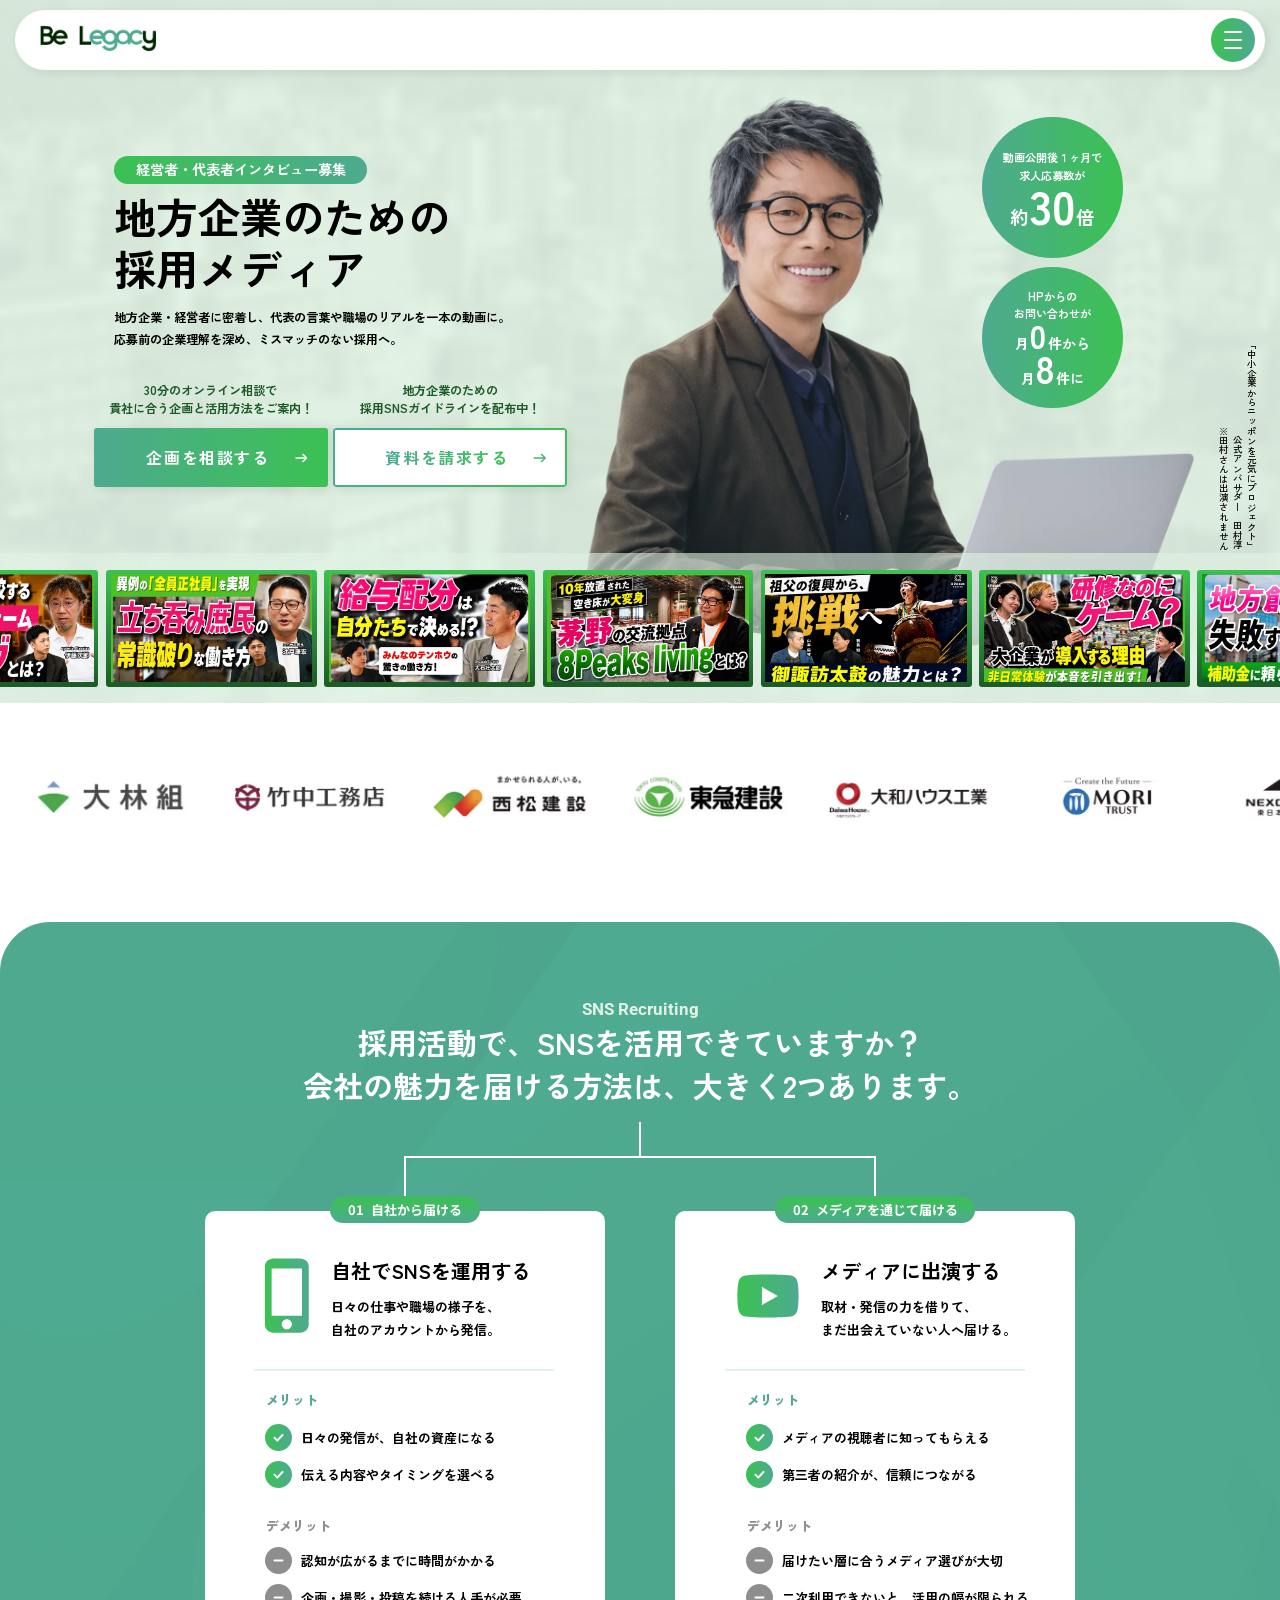
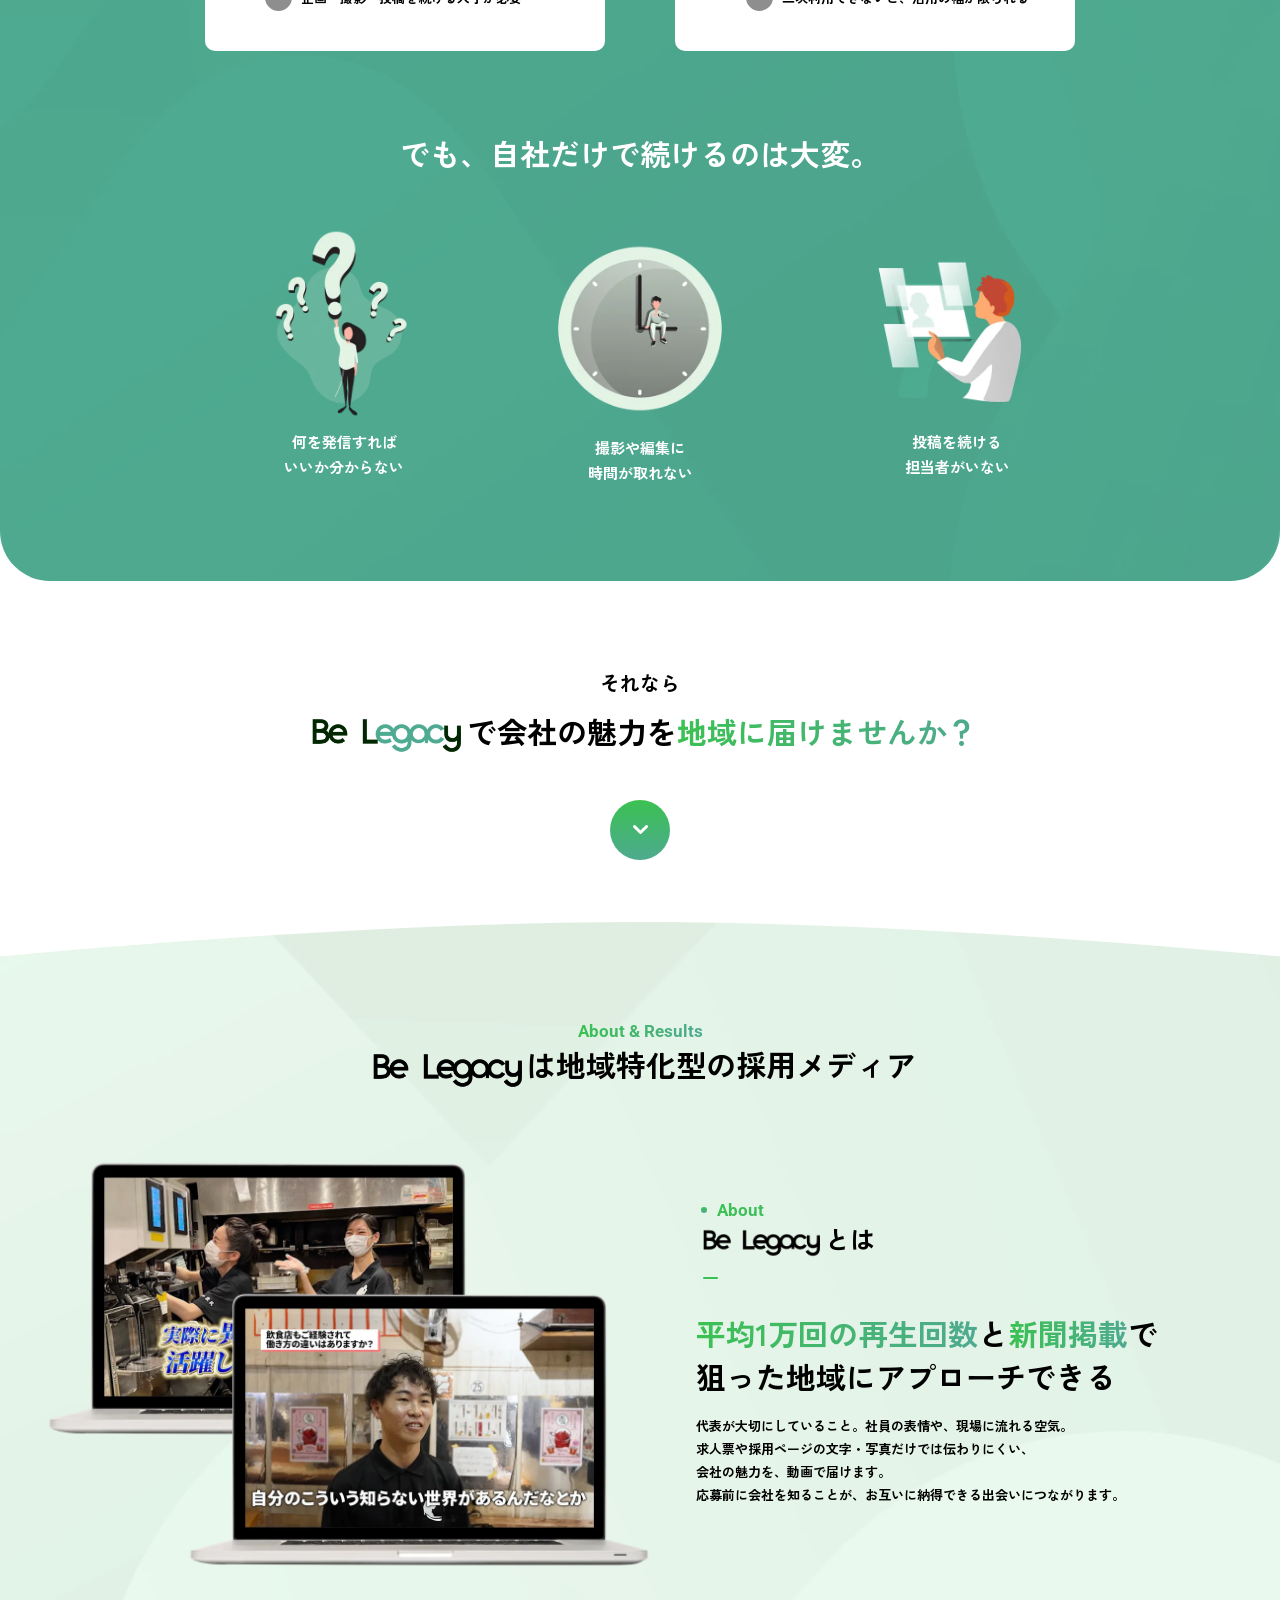
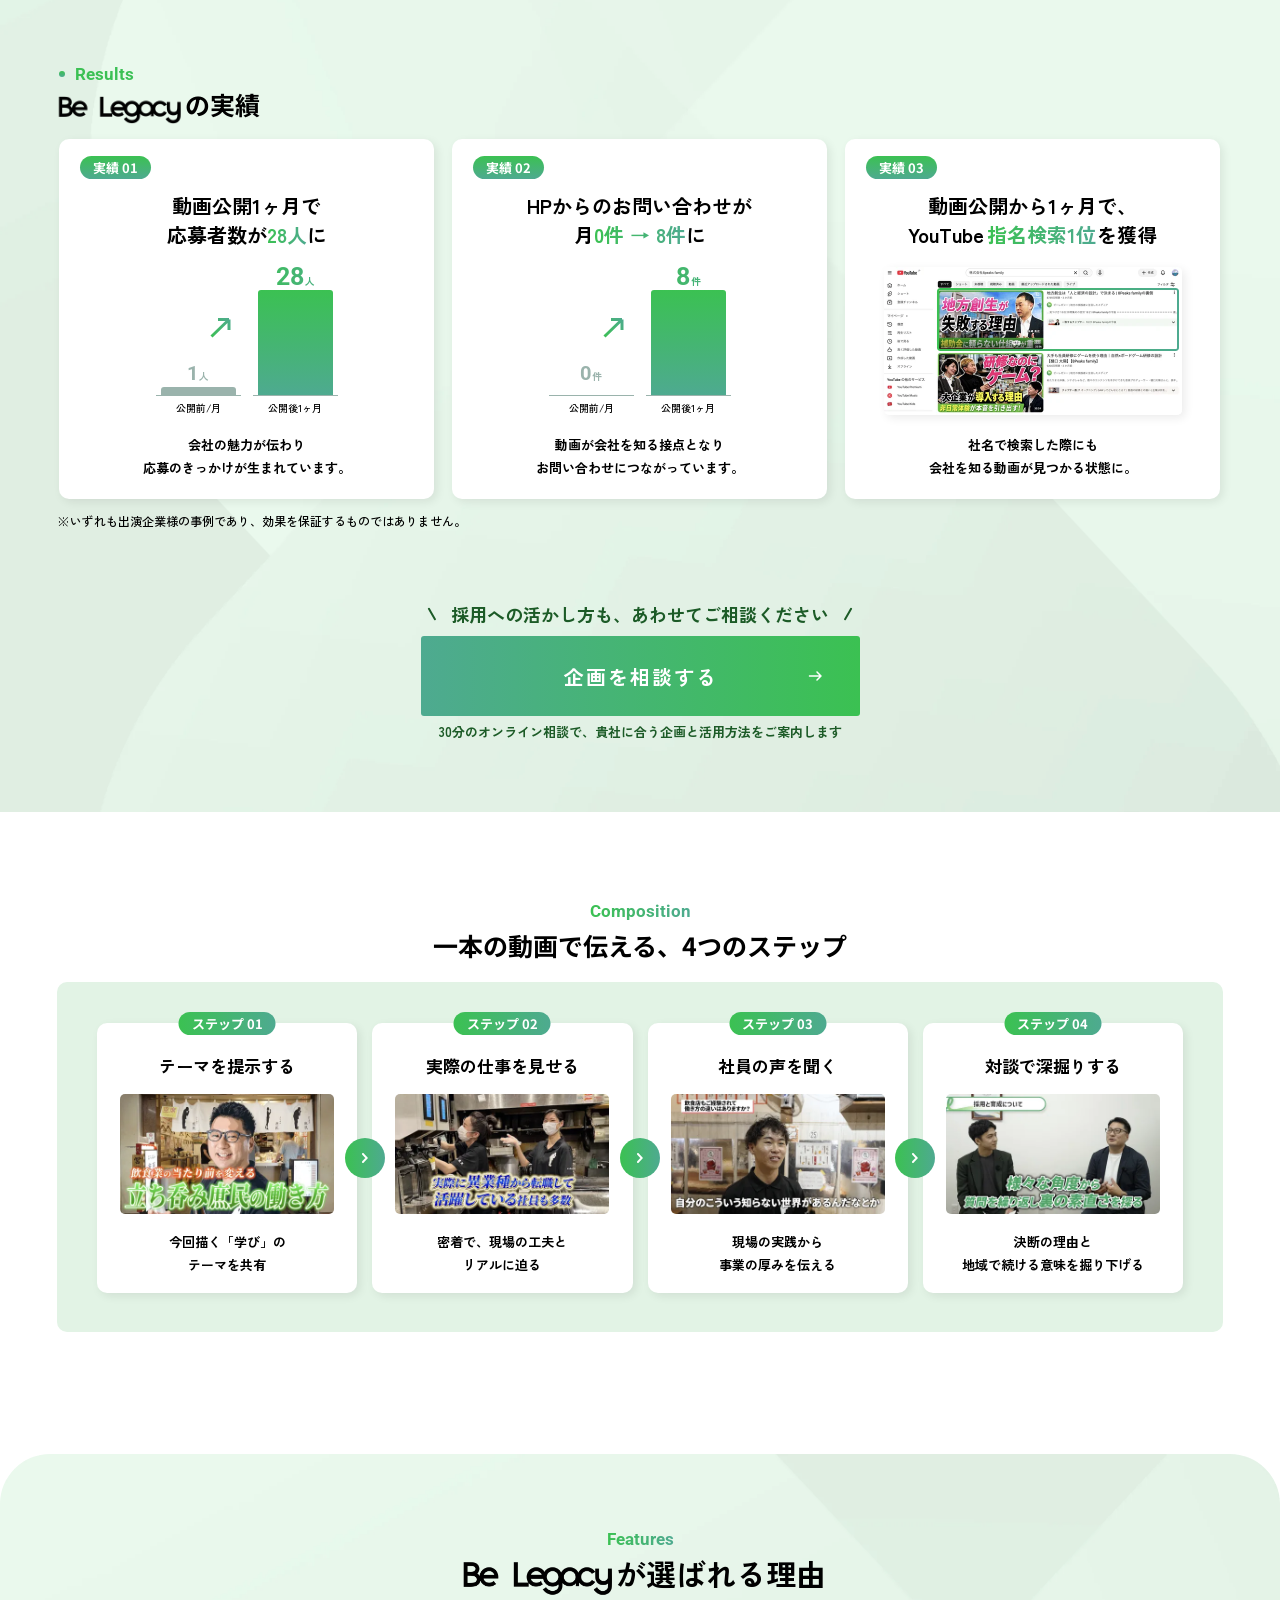
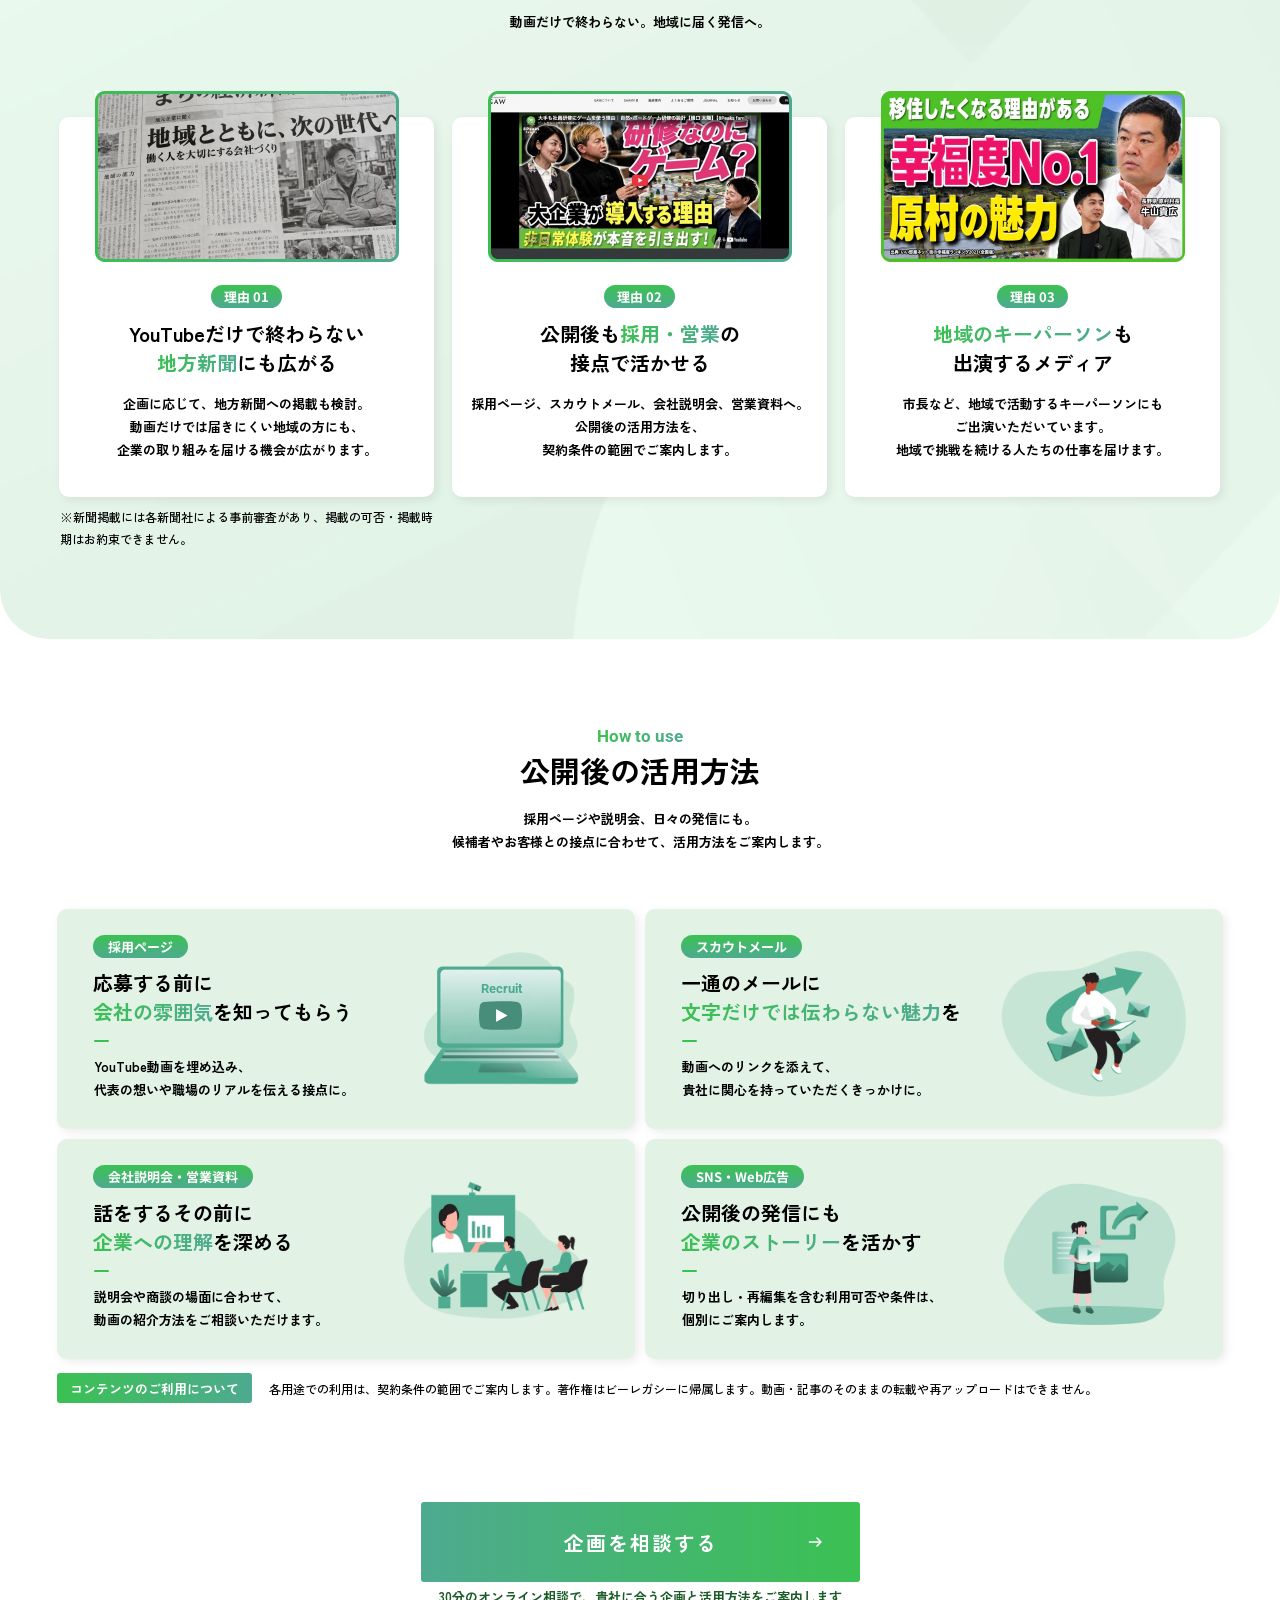
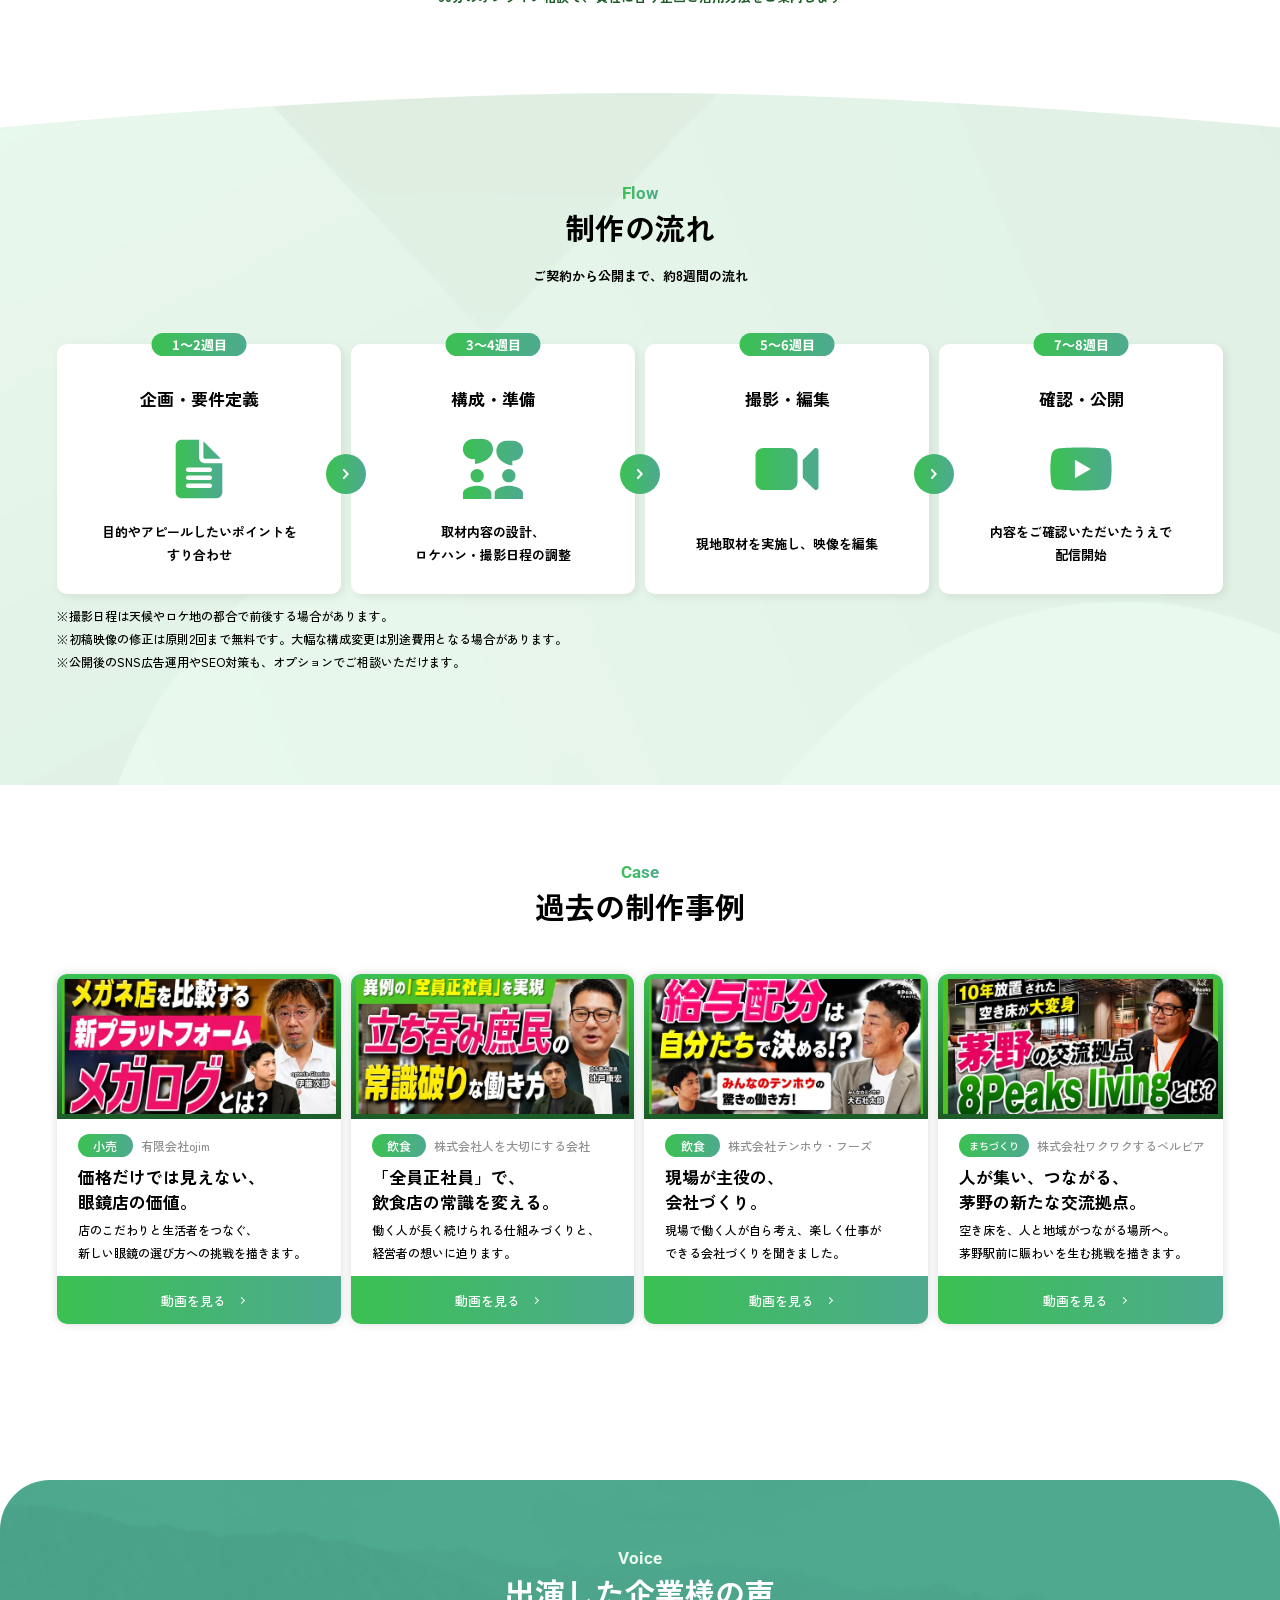
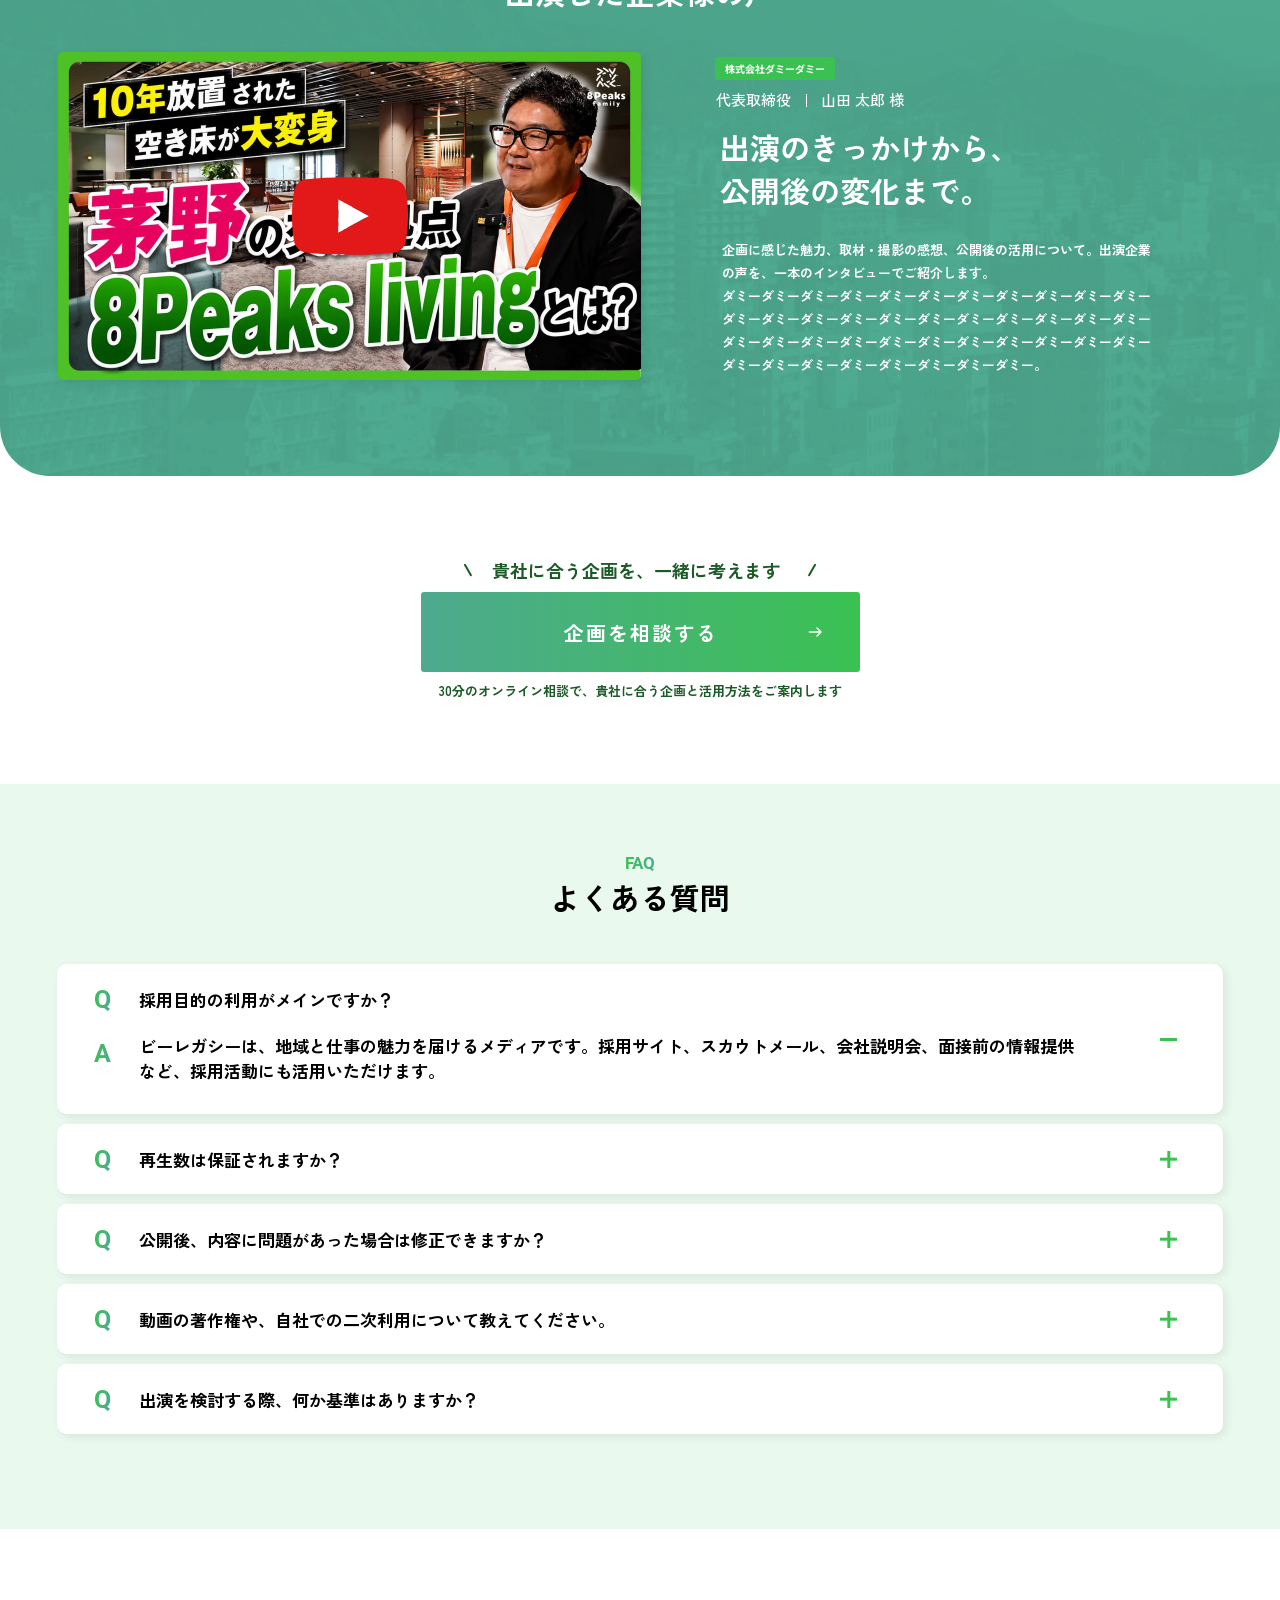
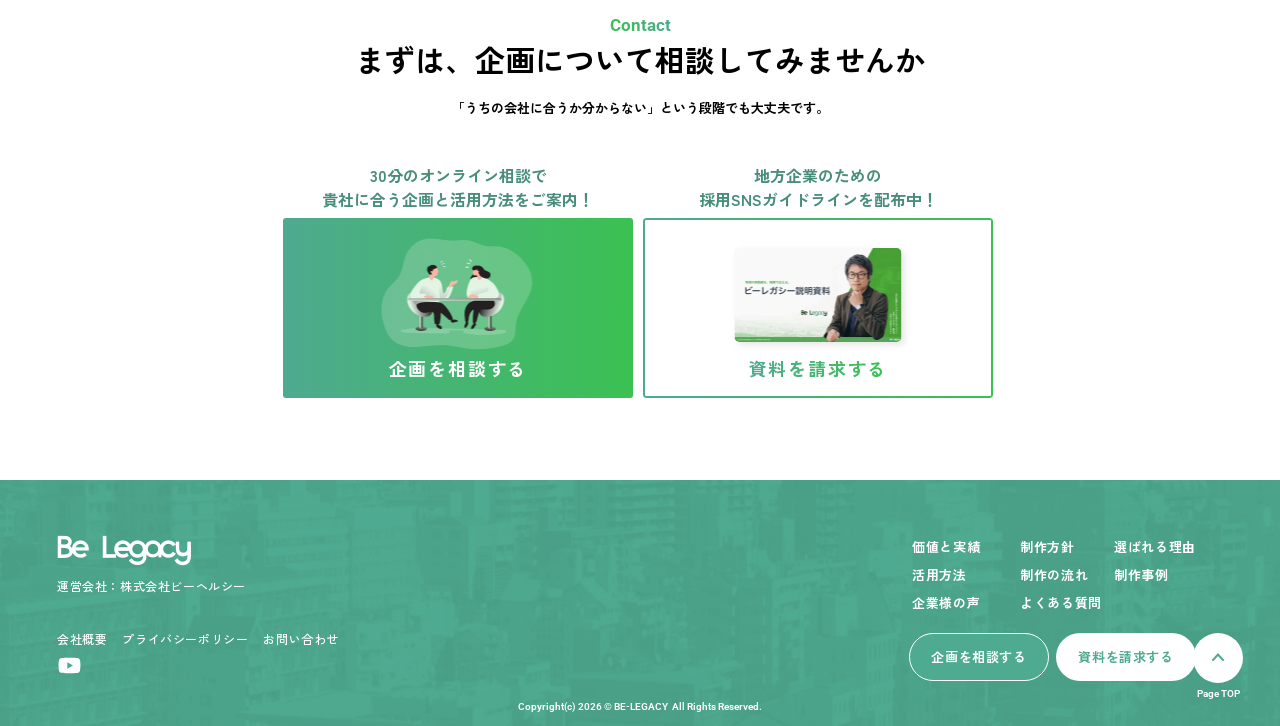
==== commit 6042b78c: "デザイン・テキスト更新：MVのキャッチと実績バッジ、SNS活用のメリット・デメリット、お問い合わせボタンを刷新（本番・スマホ修正案とも）" ====
--- a/preview-sp/index.html
+++ b/preview-sp/index.html
@@ -4,11 +4,11 @@
 <meta charset="UTF-8">
 <meta name="viewport" content="width=device-width, initial-scale=1">
 <meta name="robots" content="noindex, nofollow">
-<title>【修正案】Be Legacy｜求人票だけでは伝わらない「想い」を届けるメディア</title>
+<title>【修正案】Be Legacy｜地方企業のための採用メディア</title>
 <meta name="description" content="地方企業・経営者に密着し、代表の言葉や職場のリアルを一本の動画に。応募前の企業理解を深め、ミスマッチのない採用へ。Be Legacy（ビーレガシー）は地域特化型の採用メディアです。">
 <link rel="preconnect" href="https://fonts.googleapis.com">
 <link rel="preconnect" href="https://fonts.gstatic.com" crossorigin>
-<link href="https://fonts.googleapis.com/css2?family=Noto+Sans+JP:wght@500;700&family=Roboto:wght@600;700&family=Zen+Kaku+Gothic+New:wght@500;700&display=swap" rel="stylesheet">
+<link href="https://fonts.googleapis.com/css2?family=Noto+Sans+JP:wght@500;700&family=Roboto:wght@600;700&family=Zen+Kaku+Gothic+New:wght@500;700;900&display=swap" rel="stylesheet">
 <link rel="stylesheet" href="../css/style.css">
 <link rel="stylesheet" href="../css/sp-v2.css">
 </head>
@@ -48,9 +48,8 @@
     <div class="hero__body">
       <p class="hero__tag">経営者・代表者インタビュー募集</p>
       <h1 class="hero__title">
-        <span class="hero__line">求人票だけでは</span>
-        <span class="hero__line">伝わらな<span class="t-kern1">い</span>「<span class="grad-v">想い</span><span class="t-kern2">」</span>を<span class="k-01">届</span><span class="k-08">ける</span></span>
-        <span class="hero__line"><span class="k-p01">地</span><span class="k-03">方</span><span class="k-p01">企</span><span class="k-02">業</span><span class="k-05">の</span><span class="k-06">た</span><span class="k-08">めのメ</span><span class="k-19">デ</span><span class="k-17">ィ</span>ア</span>
+        <span class="hero__line">地方企業のための</span>
+        <span class="hero__line">採用メディア</span>
       </h1>
       <p class="hero__lead">地方企業・経営者に密着し、代表の言葉や職場のリアルを一本の動画に。<br>応募前の企業理解を深め、ミスマッチのない採用へ。</p>
       <div class="hero__cta">
@@ -69,15 +68,15 @@
       <img class="hero__person" src="../img/hero-person.webp" alt="" width="732" height="655">
       <div class="hero__badges">
         <div class="badge badge--1">
-          <span class="badge__s">動画公開後2週間で</span>
+          <span class="badge__s">動画公開後１ヶ月で</span>
           <span class="badge__s">求人応募数が</span>
-          <span class="badge__num"><b>2</b><small>倍</small></span>
+          <span class="badge__num"><small>約</small><b>30</b><small>倍</small></span>
         </div>
         <div class="badge badge--2">
-          <span class="badge__s">求人媒体経由の</span>
-          <span class="badge__s">面接者の</span>
-          <span class="badge__num badge__num--sm"><b>5</b><small>人に</small><b>1</b><small>人が</small></span>
-          <span class="badge__s">事前に動画視聴</span>
+          <span class="badge__s">HPからの</span>
+          <span class="badge__s">お問い合わせが</span>
+          <span class="badge__num badge__num--from"><small>月</small><b>0</b><small>件から</small></span>
+          <span class="badge__num badge__num--to"><small>月</small><b>8</b><small>件に</small></span>
         </div>
       </div>
       <p class="hero__note">「中小企業からニッポンを元気にプロジェクト」<br>公式アンバサダー　田村淳<br>※田村さんは出演されません</p>
@@ -114,26 +113,53 @@
   <div class="inner">
     <div class="sec-head sec-head--white">
       <p class="sec-head__en">SNS Recruiting</p>
-      <h2 class="sec-head__ttl">採用活動で、SNSを活用できていますか？</h2>
-      <p class="sec-head__lead">会社の魅力を届ける方法は、大きく2つあります。</p>
+      <h2 class="sec-head__ttl">採用活動で、<br class="sp-only">SNSを活用できていますか？<br>会社の魅力を届ける方法は、<br class="sp-only">大きく2つあります。</h2>
     </div>
     <div class="sns__diagram">
       <span class="sns__tree" aria-hidden="true"></span>
       <ul class="sns__ways">
         <li class="way way--1">
           <span class="way__pill"><b>01</b>自社から届ける</span>
-          <img class="way__icon" src="../img/icon-phone.svg" alt="" width="81" height="81">
-          <div class="way__body">
-            <h3 class="way__ttl">自社でSNSを運用する</h3>
-            <p class="way__txt">日々の仕事や職場の様子を<br>自社のアカウントから発信する。</p>
+          <div class="way__head">
+            <img class="way__icon" src="../img/icon-phone.svg" alt="" width="81" height="81">
+            <div class="way__body">
+              <h3 class="way__ttl">自社でSNSを運用する</h3>
+              <p class="way__txt">日々の仕事や職場の様子を、<br>自社のアカウントから発信。</p>
+            </div>
+          </div>
+          <div class="way__eval">
+            <p class="way__label way__label--pro">メリット</p>
+            <ul class="way__list way__list--pro">
+              <li><svg class="way__mark" width="27" height="27" viewBox="0 0 27 27" aria-hidden="true"><path d="M9.5 13.8l2.8 2.8 5.2-5.6" fill="none" stroke="#fff" stroke-width="2" stroke-linecap="round" stroke-linejoin="round"/></svg><span>日々の発信が、自社の資産になる</span></li>
+              <li><svg class="way__mark" width="27" height="27" viewBox="0 0 27 27" aria-hidden="true"><path d="M9.5 13.8l2.8 2.8 5.2-5.6" fill="none" stroke="#fff" stroke-width="2" stroke-linecap="round" stroke-linejoin="round"/></svg><span>伝える内容やタイミングを選べる</span></li>
+            </ul>
+            <p class="way__label way__label--con">デメリット</p>
+            <ul class="way__list way__list--con">
+              <li><svg class="way__mark" width="27" height="27" viewBox="0 0 27 27" aria-hidden="true"><path d="M9.5 13.5h8" fill="none" stroke="#fff" stroke-width="2" stroke-linecap="round"/></svg><span>認知が広がるまでに時間がかかる</span></li>
+              <li><svg class="way__mark" width="27" height="27" viewBox="0 0 27 27" aria-hidden="true"><path d="M9.5 13.5h8" fill="none" stroke="#fff" stroke-width="2" stroke-linecap="round"/></svg><span>企画・撮影・投稿を続ける人手が必要</span></li>
+            </ul>
           </div>
         </li>
         <li class="way way--2">
           <span class="way__pill"><b>02</b>メディアを通じて届ける</span>
-          <img class="way__icon" src="../img/icon-youtube.svg" alt="" width="70" height="70">
-          <div class="way__body">
-            <h3 class="way__ttl">メディアに出演する</h3>
-            <p class="way__txt">取材・発信の力を借りて<br>まだ出会えていない人に会社を知ってもらう。</p>
+          <div class="way__head">
+            <img class="way__icon" src="../img/icon-youtube.svg" alt="" width="70" height="70">
+            <div class="way__body">
+              <h3 class="way__ttl">メディアに出演する</h3>
+              <p class="way__txt">取材・発信の力を借りて、<br>まだ出会えていない人へ届ける。</p>
+            </div>
+          </div>
+          <div class="way__eval">
+            <p class="way__label way__label--pro">メリット</p>
+            <ul class="way__list way__list--pro">
+              <li><svg class="way__mark" width="27" height="27" viewBox="0 0 27 27" aria-hidden="true"><path d="M9.5 13.8l2.8 2.8 5.2-5.6" fill="none" stroke="#fff" stroke-width="2" stroke-linecap="round" stroke-linejoin="round"/></svg><span>メディアの視聴者に知ってもらえる</span></li>
+              <li><svg class="way__mark" width="27" height="27" viewBox="0 0 27 27" aria-hidden="true"><path d="M9.5 13.8l2.8 2.8 5.2-5.6" fill="none" stroke="#fff" stroke-width="2" stroke-linecap="round" stroke-linejoin="round"/></svg><span>第三者の紹介が、信頼につながる</span></li>
+            </ul>
+            <p class="way__label way__label--con">デメリット</p>
+            <ul class="way__list way__list--con">
+              <li><svg class="way__mark" width="27" height="27" viewBox="0 0 27 27" aria-hidden="true"><path d="M9.5 13.5h8" fill="none" stroke="#fff" stroke-width="2" stroke-linecap="round"/></svg><span>届けたい層に合うメディア選びが大切</span></li>
+              <li><svg class="way__mark" width="27" height="27" viewBox="0 0 27 27" aria-hidden="true"><path d="M9.5 13.5h8" fill="none" stroke="#fff" stroke-width="2" stroke-linecap="round"/></svg><span>二次利用できないと、活用の幅が限られる</span></li>
+            </ul>
           </div>
         </li>
       </ul>
@@ -521,11 +547,11 @@
     <div class="contact__btns">
       <div class="contact__item">
         <p class="contact__note">30分のオンライン相談で<br>貴社に合う企画と活用方法をご案内！</p>
-        <a href="https://calendar.google.com/calendar/appointments/schedules/AcZssZ1OQm_tpwHusVsD6zyC4J0I1R89GBWl7EatyoEaY0Zpk8MtUeYvqrLIhOOW6YD-E1v710WiqlVc?gv=true" class="btn btn--contact" data-modal="consult" target="_blank" rel="noopener"><span class="btn__label">企画を相談する</span><img class="btn__arrow" src="../img/arrow-right.svg" alt="" width="24" height="24"></a>
+        <a href="https://calendar.google.com/calendar/appointments/schedules/AcZssZ1OQm_tpwHusVsD6zyC4J0I1R89GBWl7EatyoEaY0Zpk8MtUeYvqrLIhOOW6YD-E1v710WiqlVc?gv=true" class="btn btn--contact" data-modal="consult" target="_blank" rel="noopener"><img class="btn__visual btn__visual--consult" src="../img/contact-consult.webp" alt="" width="155" height="155" loading="lazy"><span class="btn__label">企画を相談する</span></a>
       </div>
       <div class="contact__item">
         <p class="contact__note">地方企業のための<br>採用SNSガイドラインを配布中！</p>
-        <a href="#contact" class="btn btn--contact btn--outline" data-modal="document"><span class="btn__label">資料を請求する</span><img class="btn__arrow" src="../img/arrow-right-green.svg" alt="" width="24" height="24"></a>
+        <a href="#contact" class="btn btn--contact btn--outline" data-modal="document"><img class="btn__visual btn__visual--doc" src="../img/contact-document.webp" alt="ビーレガシー説明資料の表紙" width="167" height="94" loading="lazy"><span class="btn__label">資料を請求する</span></a>
       </div>
     </div>
   </div>
--- a/css/style.css
+++ b/css/style.css
@@ -201,7 +201,7 @@
   transform: scale(1.02);
 }
 .hero__inner { position: absolute; top: 0; left: 50%; width: calc(1366 * var(--u)); height: 100%; transform: translateX(-50%); }
-.hero__body { position: absolute; left: calc(122 * var(--u)); top: calc(139 * var(--u)); z-index: 3; }
+.hero__body { position: absolute; left: calc(122 * var(--u)); top: calc(166 * var(--u)); z-index: 3; }
 .hero__tag {
   display: inline-flex; align-items: center;
   width: calc(270 * var(--u)); height: calc(30 * var(--u)); padding: 0 0 0 calc(23 * var(--u));
@@ -209,25 +209,14 @@
   font-size: calc(15 * var(--u)); line-height: calc(23 * var(--u)); white-space: nowrap;
 }
 .hero__title {
-  margin: calc(7 * var(--u)) 0 0 calc(2 * var(--u));
+  margin: calc(7 * var(--u)) 0 0 0;
   font-size: calc(45 * var(--u)); line-height: calc(55 * var(--u));
   font-feature-settings: "halt" 1;
   white-space: nowrap;
 }
 .hero__line { display: block; }
-.t-kern1 { letter-spacing: -.4em; }
-.t-kern2 { letter-spacing: -.39em; }
-.k-p01 { letter-spacing: .01em; }
-.k-01 { letter-spacing: -.01em; }
-.k-02 { letter-spacing: -.02em; }
-.k-03 { letter-spacing: -.03em; }
-.k-05 { letter-spacing: -.05em; }
-.k-06 { letter-spacing: -.06em; }
-.k-08 { letter-spacing: -.08em; }
-.k-17 { letter-spacing: -.17em; }
-.k-19 { letter-spacing: -.19em; }
-.hero__lead { margin: calc(22.1 * var(--u)) 0 0 calc(2 * var(--u)); font-size: calc(13 * var(--u)); line-height: calc(23 * var(--u)); white-space: nowrap; }
-.hero__cta { position: absolute; left: calc(-22 * var(--u)); top: calc(304 * var(--u)); display: flex; gap: calc(5 * var(--u)); }
+.hero__lead { margin: calc(15.1 * var(--u)) 0 0 0; font-size: calc(13 * var(--u)); line-height: calc(23 * var(--u)); white-space: nowrap; }
+.hero__cta { position: absolute; left: calc(-22 * var(--u)); top: calc(242 * var(--u)); display: flex; gap: calc(5 * var(--u)); }
 .hero__cta-item { width: calc(250 * var(--u)); text-align: center; }
 .hero__cta-note { white-space: nowrap; font-size: calc(13 * var(--u)); line-height: calc(19 * var(--u)); color: var(--c-deep); }
 .btn--hero { width: calc(250 * var(--u)); height: calc(63 * var(--u)); margin-top: calc(11 * var(--u)); box-shadow: var(--shadow); }
@@ -237,23 +226,26 @@
 .hero__visual { position: absolute; inset: 0; z-index: 1; pointer-events: none; }
 .hero__person { position: absolute; left: calc(576 * var(--u)); top: calc(65 * var(--u)); width: calc(732 * var(--u)); height: calc(655 * var(--u)); max-width: none; object-fit: cover; }
 .hero__badges { position: absolute; left: calc(1048 * var(--u)); top: calc(125 * var(--u)); z-index: 3; }
+.hero__badges { --b: var(--u); }
 .badge {
   position: relative; display: flex; flex-direction: column; align-items: center;
-  width: calc(150 * var(--u)); height: calc(150 * var(--u)); border-radius: 50%;
+  width: calc(150 * var(--b)); height: calc(150 * var(--b)); border-radius: 50%;
   background: var(--grad-l); color: #fff; text-align: center;
 }
-.badge + .badge { margin-top: calc(10 * var(--u)); }
-.badge__s { font-size: calc(12 * var(--u)); line-height: calc(20 * var(--u)); white-space: nowrap; }
-.badge--1 { padding-top: calc(37.9 * var(--u)); }
-.badge--2 { padding-top: calc(26.9 * var(--u)); }
+.badge + .badge { margin-top: calc(10 * var(--b)); }
+.badge__s { font-size: calc(12 * var(--b)); line-height: calc(19 * var(--b)); white-space: nowrap; }
+.badge--1 { padding-top: calc(34.5 * var(--b)); }
+.badge--2 { padding-top: calc(22 * var(--b)); }
+.badge--2 .badge__s { line-height: calc(18 * var(--b)); }
 .badge__num { display: flex; align-items: baseline; justify-content: center; line-height: 1; white-space: nowrap; }
-.badge__num b { font-weight: 700; }
-.badge--1 .badge__num { margin-top: calc(7 * var(--u)); margin-left: calc(-1 * var(--u)); }
-.badge--1 .badge__num b { font-size: calc(50 * var(--u)); line-height: calc(40 * var(--u)); }
-.badge--1 .badge__num small { font-size: calc(20 * var(--u)); margin-left: calc(3 * var(--u)); }
-.badge__num--sm { margin-top: calc(8 * var(--u)); margin-bottom: calc(5 * var(--u)); }
-.badge__num--sm b { font-size: calc(40 * var(--u)); line-height: calc(34 * var(--u)); }
-.badge__num--sm small { font-size: calc(15 * var(--u)); margin: 0 calc(2 * var(--u)); }
+.badge__num b { font-weight: 700; line-height: calc(30 * var(--b)); }
+.badge__num small { font-size: calc(15 * var(--b)); }
+.badge--1 .badge__num { margin-top: calc(6.5 * var(--b)); }
+.badge--1 .badge__num b { font-size: calc(50 * var(--b)); margin: 0 calc(1 * var(--b)); }
+.badge--1 .badge__num small { font-size: calc(20 * var(--b)); }
+.badge__num--from b { font-size: calc(35 * var(--b)); margin: 0 calc(2 * var(--b)) 0 calc(1 * var(--b)); }
+.badge__num--to { margin-top: calc(4 * var(--b)); }
+.badge__num--to b { font-size: calc(40 * var(--b)); margin: 0 calc(1 * var(--b)) 0 0; }
 .hero__note {
   position: absolute; right: calc(22 * var(--u)); top: calc(355 * var(--u)); z-index: 3;
   writing-mode: vertical-rl; text-align: end;
@@ -292,21 +284,21 @@
 /* =========================================================
    SNS Recruiting
 ========================================================= */
-.sns { padding: 77px 0 63px; color: #fff; }
+.sns { padding: 77px 0 96px; color: #fff; }
 .sns__bg { position: absolute; inset: 0; z-index: 0; border-radius: 50px; background: var(--c-teal); overflow: hidden; pointer-events: none; }
 .sns__bg::after { content: ""; position: absolute; inset: 0; background: url(../img/deco-sns.webp) center / 100% 100% no-repeat; mix-blend-mode: multiply; opacity: .8; }
 .sns > .inner { position: relative; z-index: 1; }
 .sns .sec-head__en { color: var(--c-bg1); -webkit-text-fill-color: var(--c-bg1); }
-.sns .sec-head__lead { color: #fff; }
-.sns__diagram { position: relative; width: 914px; max-width: 100%; margin: 15px auto 0; padding-top: 89.5px; }
-.sns__diagram::before { content: ""; position: absolute; left: 50%; top: 0; width: 2px; height: 34.5px; margin-left: -2px; background: #fff; }
-.sns__tree { position: absolute; left: 221px; right: 223px; top: 34.5px; height: 40px; border: 2px solid #fff; border-bottom: 0; }
-.sns__ways { display: grid; grid-template-columns: repeat(2, 440px); justify-content: space-between; }
+.sns__diagram { position: relative; width: 870px; max-width: 100%; margin: 14.5px auto 0; padding-top: 89.5px; }
+.sns__diagram::before { content: ""; position: absolute; left: 50%; top: 0; width: 2px; height: 34.5px; margin-left: -1px; background: #fff; }
+.sns__tree { position: absolute; left: 199px; right: 199px; top: 34.5px; height: 40px; border: 2px solid #fff; border-bottom: 0; }
+.sns__ways { display: grid; grid-template-columns: repeat(2, 400px); justify-content: space-between; }
 .way {
-  position: relative; display: flex; align-items: flex-start; height: 155px; padding: 37px 16px 0 64px;
+  position: relative; height: 440px; padding: 44px 16px 0 43px;
   background: #fff; border-radius: 10px; color: #000;
 }
-.way--2 { padding-left: 46px; }
+.way--2 { padding-left: 58px; }
+.way__head { display: flex; align-items: flex-start; }
 .way__pill {
   position: absolute; left: 50%; top: -14px; transform: translateX(-50%);
   display: inline-flex; align-items: center; justify-content: center; width: 150px; height: 26px; padding: 0;
@@ -316,25 +308,34 @@
 .way--2 .way__pill { width: 200px; }
 .way__pill b { margin-right: 7px; font-weight: 700; }
 .way__icon { flex: none; width: 81px; height: 81px; }
-.way--2 .way__icon { width: 70px; height: 70px; margin-top: 7px; }
+.way--2 .way__icon { width: 70px; height: 70px; margin-top: 6px; }
 .way__body { margin: 1px 0 0 2px; }
 .way--2 .way__body { margin-left: 18px; }
 .way__ttl { font-size: 20px; line-height: 29px; }
 .way__txt { margin-top: 10px; font-size: 13px; line-height: 23px; }
-.sns__but { margin-top: 84px; text-align: center; font-size: 30px; line-height: 43px; }
-.sns__worries { display: flex; align-items: flex-start; margin-top: 34px; }
+.way__eval { position: absolute; left: 49px; top: 158px; width: 300px; padding: 17px 0 0 11px; border-top: 2px solid var(--c-bg1); }
+.way--2 .way__eval { left: 50px; padding-left: 21px; }
+.way__label { margin-left: 1px; font-weight: 900; font-size: 13px; line-height: 23px; color: var(--c-teal); }
+.way__label--con { margin-top: 26px; color: var(--c-gray); }
+.way__list { display: grid; row-gap: 10px; margin-top: 13px; }
+.way__list--con { margin-top: 10px; }
+.way__list li { display: flex; align-items: center; gap: 9px; font-size: 13px; line-height: 23px; white-space: nowrap; }
+.way__mark { flex: none; width: 27px; height: 27px; border-radius: 50%; background: var(--grad-r); }
+.way__list--con .way__mark { background: var(--c-gray); }
+.sns__but { margin-top: 80.5px; text-align: center; font-size: 30px; line-height: 43px; }
+.sns__worries { display: flex; align-items: flex-start; margin-top: 53px; }
 .worry { flex: none; text-align: center; }
-.worry img { display: block; width: 210px; height: 210px; margin: 0 auto; }
-.worry p { margin-top: 10px; font-size: 15px; line-height: 25px; }
-.worry--1 { width: 210px; margin-left: 175px; }
+.worry img { display: block; width: 100%; height: auto; margin: 0 auto; }
+.worry p { margin-top: 9px; font-size: 15px; line-height: 25px; }
+.worry--1 { width: 192px; margin-left: 184px; }
 .worry--1 p { transform: translateX(7px); }
-.worry--2 { width: 200px; margin-left: 98px; padding-top: 5px; }
-.worry--2 img { width: 200px; height: 200px; }
+.worry--2 { width: 180px; margin-left: 117px; padding-top: 6px; }
 .worry--2 p { margin-top: 21px; }
-.worry--3 { width: 210px; margin-left: 112px; }
+.worry--3 { width: 184px; margin-left: 135px; padding-top: 4px; }
+.worry--3 p { margin-top: 13px; }
 
 /* bridge */
-.bridge { padding: 80px 0 55px; text-align: center; background: #fff; }
+.bridge { padding: 87px 0 62px; text-align: center; background: #fff; }
 .bridge__pre { font-size: 20px; line-height: 29px; }
 .bridge__ttl { display: flex; justify-content: center; align-items: flex-start; margin-top: 9px; font-size: 30px; line-height: 43px; }
 .bridge__ttl img { flex: none; width: 167px; height: 59px; }
@@ -346,7 +347,7 @@
 /* =========================================================
    Value & Results
 ========================================================= */
-.value { padding: 99px 0 61px; }
+.value { padding: 99px 0 71px; }
 .value__bg, .features__bg, .flow__bg, .voice__bg, .footer__bg { position: absolute; inset: 0; z-index: 0; pointer-events: none; }
 .value > .inner, .features > .inner, .flow > .inner, .voice > *:not(.voice__bg), .footer__inner, .footer__copy { position: relative; z-index: 1; }
 .value__bg, .flow__bg {
@@ -410,7 +411,7 @@
 }
 .results__note { margin-top: 8px; margin-left: 0; }
 
-.cta--value { margin-top: 76px; }
+.cta--value { margin-top: 66px; }
 
 /* =========================================================
    Composition
@@ -581,13 +582,16 @@
 /* =========================================================
    Contact
 ========================================================= */
-.contact { padding: 86px 0 101px; }
+.contact { padding: 86px 0 82px; }
 .contact__btns { display: flex; justify-content: center; gap: 10px; margin: 44px 0 0 -4px; }
 .contact__item { width: 350px; text-align: center; }
 .contact__note { font-size: 16px; line-height: 24px; color: var(--c-policy); }
-.btn--contact { width: 350px; height: 80px; margin-top: 7px; }
-.btn--contact .btn__label { font-size: 20px; line-height: 29px; letter-spacing: .1em; }
-.btn--contact .btn__arrow { left: 305px; top: 28px; }
+.btn--contact { width: 350px; height: 180px; margin-top: 7px; }
+.btn--contact .btn__label { top: 137px; transform: translateX(-50%); font-size: 18px; line-height: 26px; letter-spacing: .1em; }
+.btn__visual { position: absolute; left: 50%; transform: translateX(-50%); transition: transform .3s; }
+.btn__visual--consult { top: 0; width: 155px; height: 155px; }
+.btn__visual--doc { top: 30px; width: 167px; height: 94px; border-radius: 5px; box-shadow: 3px 3px 7px rgba(0, 0, 0, .1); }
+.btn--contact:hover .btn__visual { transform: translateX(-50%) translateY(-3px); }
 
 /* =========================================================
    Footer
@@ -726,6 +730,8 @@
   .sns__diagram { width: 100%; max-width: 480px; padding-top: 34px; }
   .sns__diagram::before, .sns__tree { display: none; }
   .sns__ways { grid-template-columns: 1fr; row-gap: 34px; }
+  .way, .way--2 { height: auto; padding: 44px 36px 36px; }
+  .way__eval, .way--2 .way__eval { position: static; width: auto; margin-top: 26px; padding-left: 0; }
   .rcard__ttl { font-size: 20px; line-height: 29px; }
   .voice__item { flex-direction: column; align-items: stretch; }
   .voice__thumb { width: 100%; max-width: 583px; margin: 0 auto; }
@@ -773,16 +779,8 @@
   .hero__visual { align-self: end; height: clamp(430px, 54vw, 540px); }
   .hero__person { right: -4%; width: 116%; }
   .hero__badges { right: var(--pad); top: 6%; }
-  .badge { width: 112px; height: 112px; }
-  .badge__s { font-size: 9.5px; line-height: 15px; }
-  .badge--1 { padding-top: 26px; }
-  .badge--2 { padding-top: 18px; }
-  .badge--1 .badge__num { margin-top: 4px; }
-  .badge--1 .badge__num b { font-size: 38px; line-height: 30px; }
-  .badge--1 .badge__num small { font-size: 15px; }
-  .badge__num--sm { margin: 4px 0 2px; }
-  .badge__num--sm b { font-size: 30px; line-height: 26px; }
-  .badge__num--sm small { font-size: 11.5px; }
+  .hero__badges { --b: .747px; }
+  .badge__s { font-size: 9.5px; }
   .hero__note { right: var(--pad); bottom: 12px; }
 }
 
@@ -798,16 +796,8 @@
   .hero__visual { order: 4; width: 100%; height: min(90vw, 520px); margin-top: 14px; overflow: hidden; }
   .hero__person { left: -14%; right: auto; width: min(100.5vw, 581px); }
   .hero__badges { left: auto; right: var(--pad); top: 4%; }
-  .badge { width: 104px; height: 104px; }
-  .badge__s { font-size: 9px; line-height: 14px; }
-  .badge--1 { padding-top: 24px; }
-  .badge--2 { padding-top: 17px; }
-  .badge--1 .badge__num { margin-top: 3px; }
-  .badge--1 .badge__num b { font-size: 34px; line-height: 28px; }
-  .badge--1 .badge__num small { font-size: 14px; }
-  .badge__num--sm { margin: 3px 0 2px; }
-  .badge__num--sm b { font-size: 28px; line-height: 24px; }
-  .badge__num--sm small { font-size: 11px; }
+  .hero__badges { --b: .693px; }
+  .badge__s { font-size: 9px; }
   .hero__note { right: var(--pad); bottom: 10px; }
   .hero__cta { order: 6; max-width: none; flex-direction: column; gap: 14px; padding: 20px var(--pad) 26px; text-align: center; }
   .hero__cta-item { flex: none; }
@@ -819,7 +809,7 @@
 /* ---- Hero small-text floor for 1024–1365 ---- */
 @media (min-width: 1024px) and (max-width: 1365px) {
   .hero__lead { font-size: max(11px, calc(13 * var(--u))); line-height: max(20px, calc(23 * var(--u))); }
-  .badge__s { font-size: max(10px, calc(12 * var(--u))); }
+  .badge__s { font-size: max(10px, calc(12 * var(--b))); }
   .hero__note { font-size: max(8.5px, calc(10 * var(--u))); }
   .hero__cta-note { font-size: max(10.5px, calc(13 * var(--u))); line-height: max(16px, calc(19 * var(--u))); }
 }
@@ -915,7 +905,13 @@
   .sns { padding: 60px 0 50px; }
   .sns__bg { border-radius: 24px; }
   .sns__bg::after { background-size: cover; }
-  .way { height: auto; min-height: 0; padding: 30px 18px 22px !important; align-items: center; }
+  .way { height: auto; min-height: 0; padding: 30px 18px 24px !important; }
+  .way__head { align-items: center; }
+  .way__eval, .way--2 .way__eval { margin-top: 20px; padding-top: 14px; }
+  .way__list { margin-top: 8px; row-gap: 8px; }
+  .way__label--con { margin-top: 18px; }
+  .way__list li { align-items: flex-start; white-space: normal; font-size: 12.5px; line-height: 21px; gap: 8px; }
+  .way__mark { width: 22px; height: 22px; }
   .way__icon { width: 56px; height: 56px; }
   .way--2 .way__icon { width: 52px; height: 52px; margin-top: 0; }
   .way__body, .way--2 .way__body { margin: 0 0 0 14px; }
@@ -953,9 +949,10 @@
   .contact__btns { flex-direction: column; align-items: center; gap: 22px; margin: 30px 0 0; }
   .contact__item { width: 100%; max-width: 360px; }
   .contact__note { font-size: 14px; line-height: 22px; }
-  .btn--contact { width: 100%; height: 64px; margin-top: 6px; }
-  .btn--contact .btn__label { font-size: 17px; }
-  .btn--contact .btn__arrow { left: auto; right: 20px; top: 20px; }
+  .btn--contact { width: 100%; height: 150px; margin-top: 6px; }
+  .btn--contact .btn__label { top: auto; bottom: 14px; font-size: 17px; }
+  .btn__visual--consult { width: 128px; height: 128px; }
+  .btn__visual--doc { top: 24px; width: 150px; height: auto; }
   .modal__head { padding: 14px 14px 12px 18px; }
   .modal__ttl { font-size: 16px; line-height: 23px; }
   .modal__body--frame { height: calc(100dvh - 150px); }
--- a/css/sp-v2.css
+++ b/css/sp-v2.css
@@ -68,7 +68,8 @@
   .fcard:nth-child(odd)::before { right: 0; }
   .fcard:nth-child(even)::before { left: 0; }
   .fcard__box { height: auto; padding: 16px 0 0; background: none; box-shadow: none; text-align: left; }
-  .fcard:nth-child(even) .fcard__box { text-align: right; }
+  .fcard:nth-child(odd) .fcard__box { padding-right: 12%; }
+  .fcard:nth-child(even) .fcard__box { padding-left: 12%; }
   .fcard__box .pill { height: 21px; padding: 0 10px; font-size: 11px; }
   .fcard__ttl { margin-top: 8px; font-size: 19px; line-height: 28px; }
   .fcard__txt { margin-top: 8px; padding: 0; font-size: 12.5px; line-height: 21px; }
